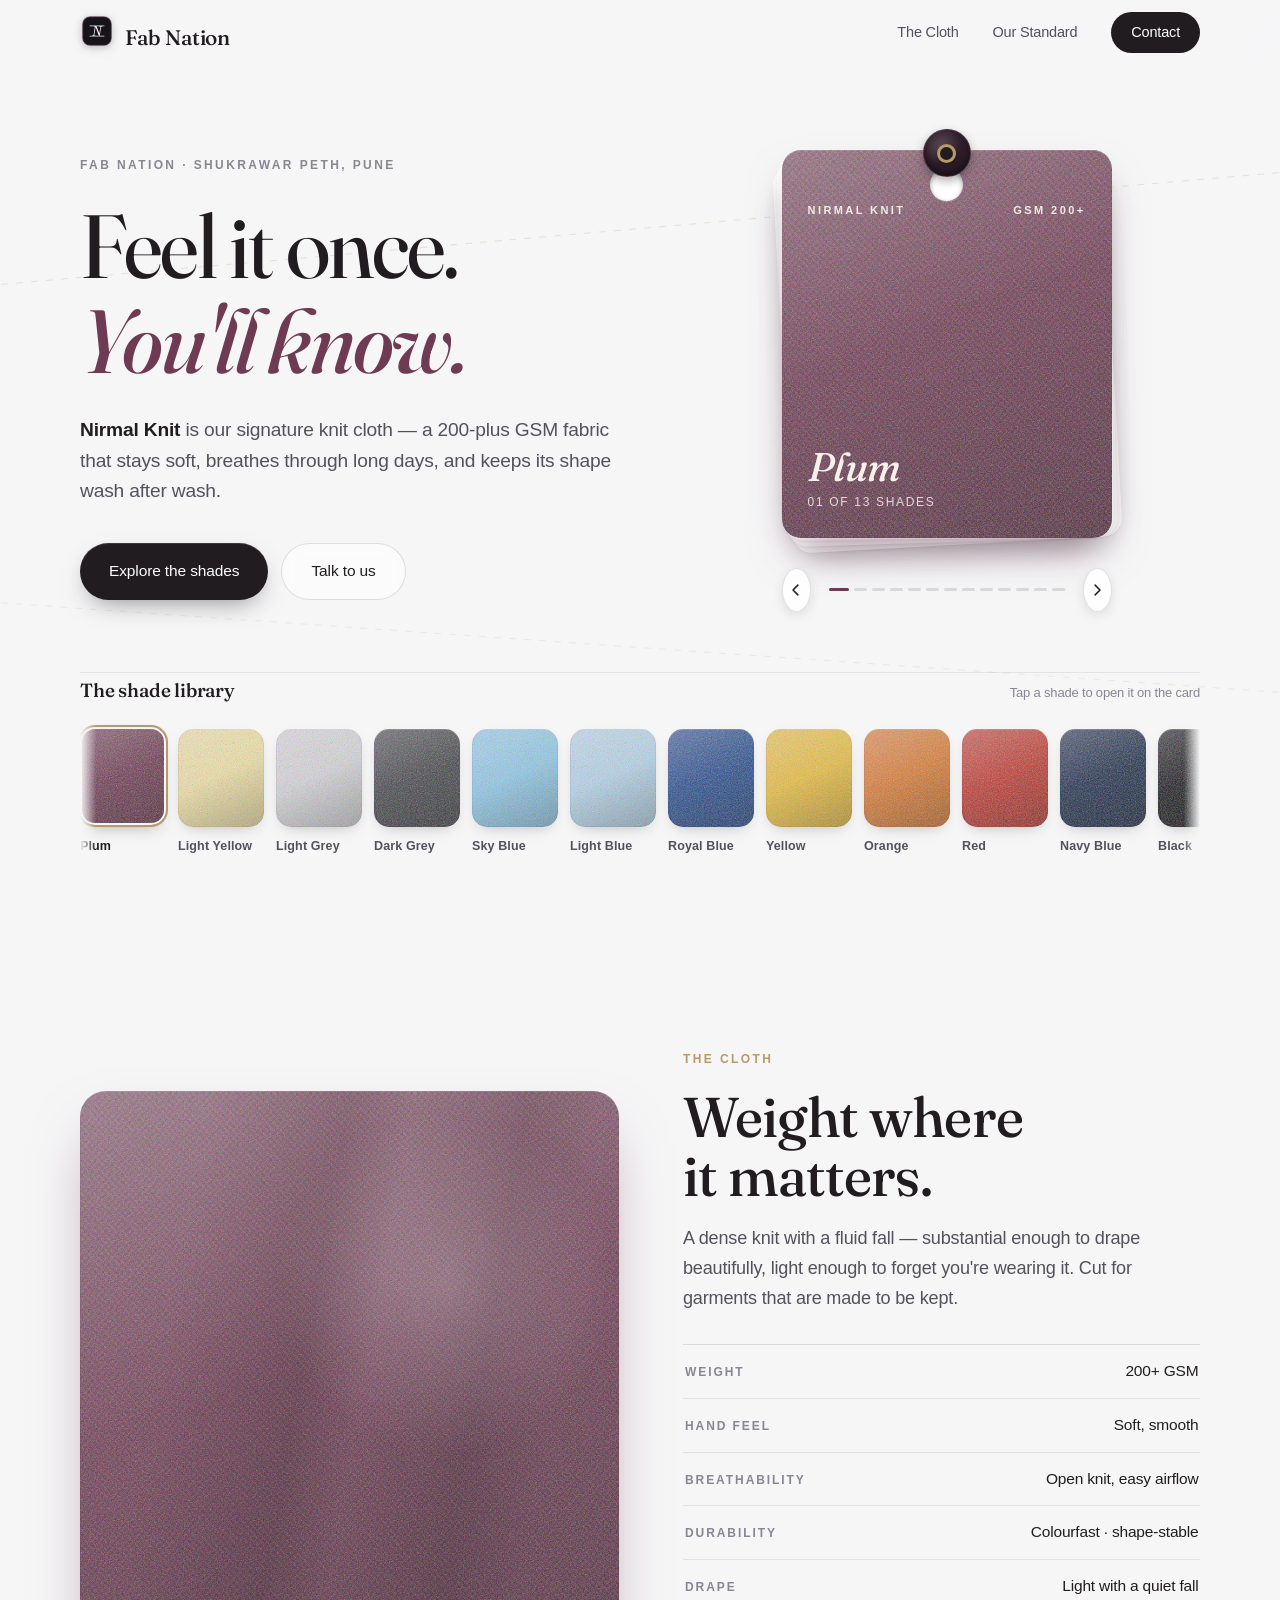
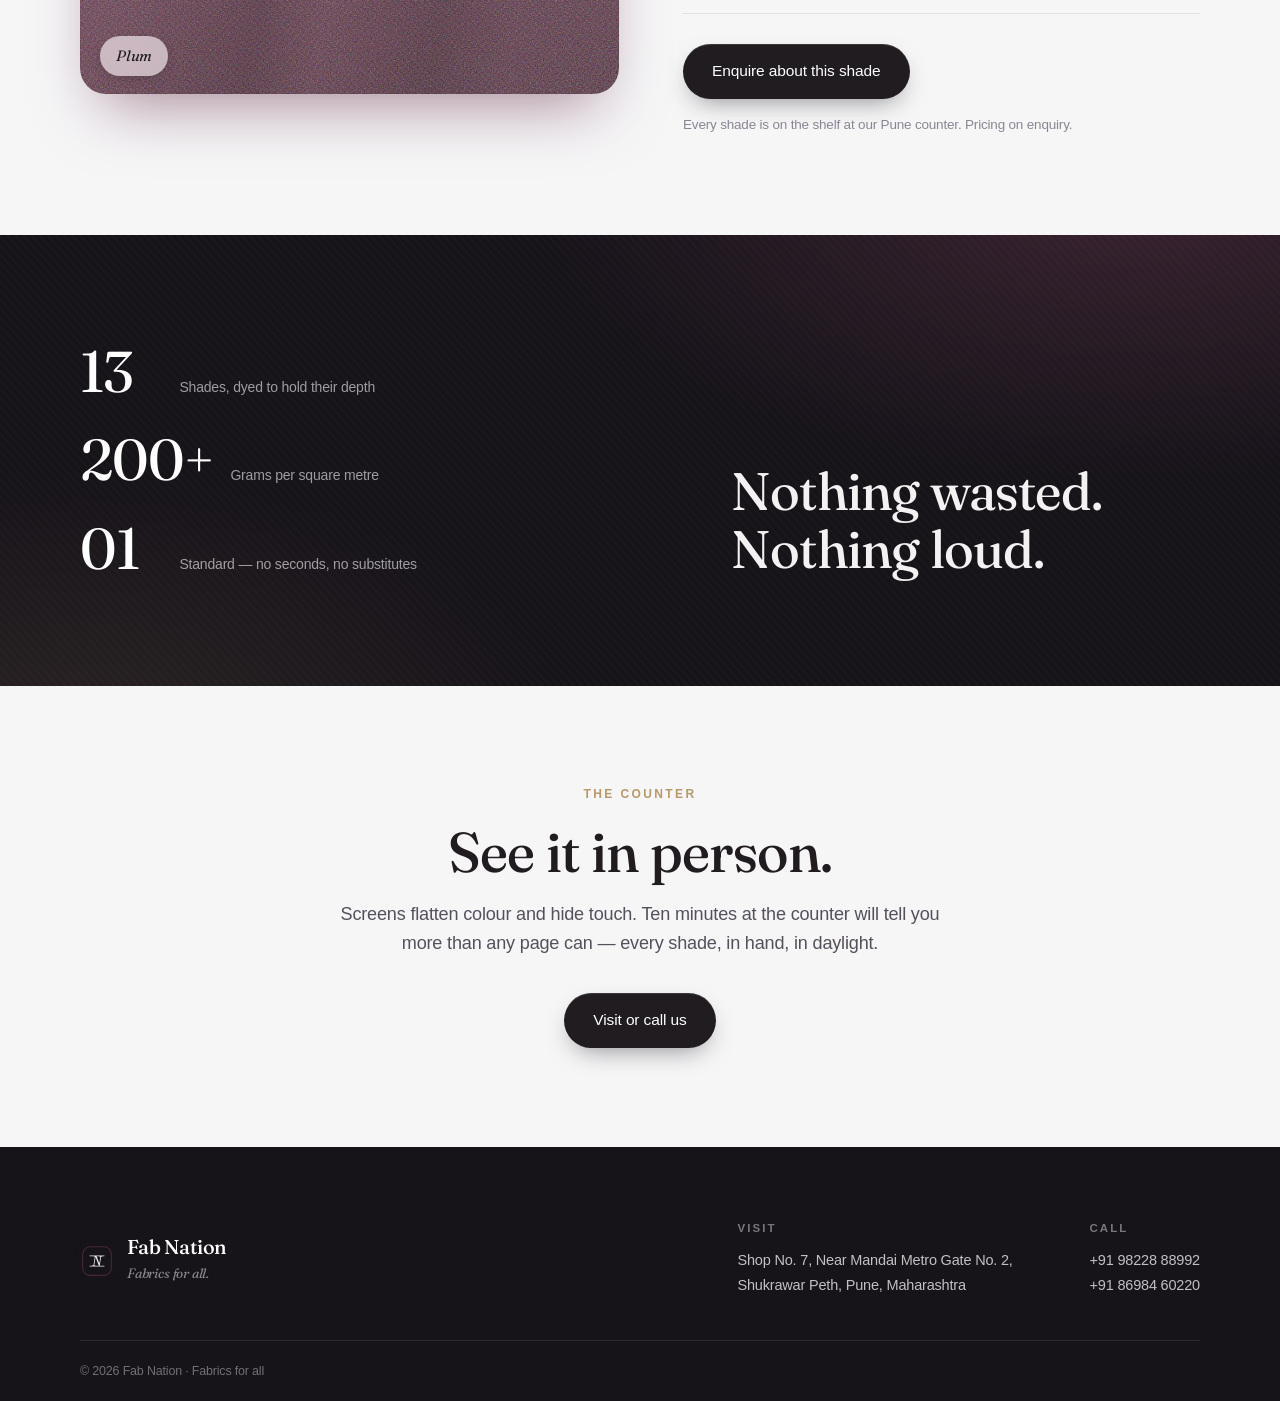
==== index.html @ ba019b71 "Add styles for Fab Nation shade card and configure Vercel settings - Created a new CSS file `styles." ====
<!DOCTYPE html>
<html lang="en">
<head>
  <meta charset="UTF-8" />
  <meta name="viewport" content="width=device-width, initial-scale=1.0, viewport-fit=cover" />
  <title>Fab Nation — Premium Knit Fabrics · Pune</title>
  <meta name="description" content="Nirmal Knit — Fab Nation's signature 200+ GSM premium knit fabric. Soft, breathable, durable. Thirteen shades. Shukrawar Peth, Pune." />
  <meta property="og:title" content="Fab Nation — Premium Knit Fabrics" />
  <meta property="og:description" content="Nirmal Knit premium fabric. 200+ GSM, soft, breathable, durable. Thirteen shades. Shukrawar Peth, Pune." />
  <meta property="og:type" content="website" />
  <meta name="theme-color" content="#f6f6f7" />
  <link rel="icon" href="favicon.svg" type="image/svg+xml" />
  <link rel="preconnect" href="https://fonts.googleapis.com" />
  <link rel="preconnect" href="https://fonts.gstatic.com" crossorigin />
  <link href="https://fonts.googleapis.com/css2?family=Fraunces:opsz,wght@9..144,400..600&display=swap" rel="stylesheet" />
  <link rel="stylesheet" href="styles.css?v=4" />
</head>
<body data-page="home">

  <!-- ░ Top navigation ░ -->
  <header class="nav" id="nav">
    <div class="nav-inner">
      <a class="nav-brand" href="#top" aria-label="Fab Nation — home">
        <span class="nav-mark" aria-hidden="true">
          <svg viewBox="0 0 32 32"><rect x="2.5" y="2.5" width="27" height="27" rx="7" fill="#161319"/><rect x="2.5" y="2.5" width="27" height="27" rx="7" fill="none" stroke="#6e3b52" stroke-opacity="0.55" stroke-width="1"/><path d="M9.5 11h13M9.5 21h13" stroke="#e9e5ec" stroke-opacity="0.5" stroke-width="1.3" stroke-linecap="round"/><text x="16" y="20.4" text-anchor="middle" font-family="Georgia, 'Times New Roman', serif" font-style="italic" font-size="13.5" fill="#f6f2f6">N</text></svg>
        </span>
        <span class="nav-wordmark">Fab&nbsp;Nation</span>
      </a>
      <nav class="nav-links" aria-label="Primary">
        <a href="#cloth">The Cloth</a>
        <a href="#standard">Our Standard</a>
        <a class="nav-cta" href="contact.html">Contact</a>
      </nav>
    </div>
  </header>

  <main id="top">

    <!-- ░ Hero — the shade book ░ -->
    <section class="hero">
      <div class="hero-bg" aria-hidden="true">
        <div class="thread thread-a"></div>
        <div class="thread thread-b"></div>
      </div>

      <div class="container hero-grid">
        <div class="hero-copy">
          <p class="eyebrow load" style="--ld:0">Fab Nation · Shukrawar Peth, Pune</p>
          <h1 class="hero-title">
            <span class="line"><span class="line-in" style="--ld:1">Feel it once.</span></span>
            <span class="line"><span class="line-in emphasis" style="--ld:2">You'll know.</span></span>
          </h1>
          <p class="hero-sub load" style="--ld:3">
            <strong>Nirmal Knit</strong> is our signature knit cloth — a 200-plus GSM fabric
            that stays soft, breathes through long days, and keeps its shape wash after wash.
          </p>
          <div class="hero-actions load" style="--ld:4">
            <a class="btn btn-primary" href="#book-zone">Explore the shades</a>
            <a class="btn btn-secondary" href="contact.html">Talk to us</a>
          </div>
        </div>

        <div class="book-zone" id="book-zone">
          <div class="book" id="book" role="group" aria-label="Shade preview">
            <span class="book-ring" aria-hidden="true"></span>
            <div class="book-sway">
              <div class="book-tilt" id="bookTilt">
                <div class="book-pages" aria-hidden="true"><i></i><i></i><i></i></div>
                <article class="book-card" id="bookCard" style="--fc:#6e3b52; --card-ink:#f6f1ec">
                  <span class="card-weave" aria-hidden="true"></span>
                  <span class="card-sheen" id="cardSheen" aria-hidden="true"></span>
                  <span class="card-hole" aria-hidden="true"></span>
                  <header class="card-head">
                    <span>Nirmal Knit</span>
                    <span>GSM 200+</span>
                  </header>
                  <footer class="card-foot">
                    <h2 class="card-name" id="cardName">Plum</h2>
                    <p class="card-index"><span id="cardIndex">01</span> of 13 shades</p>
                  </footer>
                </article>
              </div>
            </div>
            <div class="book-arrows">
              <button class="book-arrow" id="prevShade" type="button" aria-label="Previous shade">
                <svg viewBox="0 0 24 24"><path d="M14.5 5.5L8 12l6.5 6.5"/></svg>
              </button>
              <div class="book-ticks" id="bookTicks" aria-hidden="true"></div>
              <button class="book-arrow" id="nextShade" type="button" aria-label="Next shade">
                <svg viewBox="0 0 24 24"><path d="M9.5 5.5L16 12l-6.5 6.5"/></svg>
              </button>
            </div>
          </div>
        </div>
      </div>

      <!-- Shade rail -->
      <div class="container rail-zone reveal" data-delay="2">
        <div class="rail-head">
          <p class="rail-title">The shade library</p>
          <p class="rail-hint">Tap a shade to open it on the card</p>
        </div>
        <div class="rail" id="rail" role="listbox" aria-label="All shades"></div>
      </div>
    </section>

    <!-- ░ The cloth ░ -->
    <section class="section" id="cloth">
      <div class="container cloth-grid">
        <div class="cloth-stage reveal">
          <div class="cloth-render" id="clothRender" style="--fc:#6e3b52">
            <span class="render-fold" aria-hidden="true"></span>
            <span class="render-glow" aria-hidden="true"></span>
            <span class="render-label" id="renderLabel">Plum</span>
          </div>
        </div>

        <div class="cloth-copy">
          <p class="eyebrow eyebrow-brass reveal">The cloth</p>
          <h2 class="section-title reveal" data-delay="1">Weight where<br />it matters.</h2>
          <p class="section-sub reveal" data-delay="2">
            A dense knit with a fluid fall — substantial enough to drape beautifully,
            light enough to forget you're wearing it. Cut for garments that are made to be kept.
          </p>

          <dl class="ledger reveal" data-delay="3">
            <div class="ledger-row"><dt>Weight</dt><dd>200+ GSM</dd></div>
            <div class="ledger-row"><dt>Hand feel</dt><dd>Soft, smooth</dd></div>
            <div class="ledger-row"><dt>Breathability</dt><dd>Open knit, easy airflow</dd></div>
            <div class="ledger-row"><dt>Durability</dt><dd>Colourfast · shape-stable</dd></div>
            <div class="ledger-row"><dt>Drape</dt><dd>Light with a quiet fall</dd></div>
          </dl>

          <div class="cloth-actions reveal" data-delay="4">
            <a class="btn btn-primary" href="contact.html" id="enquireBtn">Enquire about this shade</a>
          </div>
          <p class="cloth-note reveal" data-delay="4">Every shade is on the shelf at our Pune counter. Pricing on enquiry.</p>
        </div>
      </div>
    </section>

    <!-- ░ Standard band ░ -->
    <section class="band" id="standard">
      <div class="container band-inner">
        <div class="band-stats">
          <div class="stat reveal"><span class="stat-num">13</span><span class="stat-label">Shades, dyed to hold their depth</span></div>
          <div class="stat reveal" data-delay="1"><span class="stat-num">200+</span><span class="stat-label">Grams per square metre</span></div>
          <div class="stat reveal" data-delay="2"><span class="stat-num">01</span><span class="stat-label">Standard — no seconds, no substitutes</span></div>
        </div>
        <h2 class="band-title reveal" data-delay="2">Nothing wasted.<br />Nothing loud.</h2>
      </div>
    </section>

    <!-- ░ Visit ░ -->
    <section class="section visit">
      <div class="container visit-inner reveal">
        <p class="eyebrow eyebrow-brass">The counter</p>
        <h2 class="section-title">See it in person.</h2>
        <p class="section-sub">
          Screens flatten colour and hide touch. Ten minutes at the counter will tell
          you more than any page can — every shade, in hand, in daylight.
        </p>
        <div class="hero-actions">
          <a class="btn btn-primary" href="contact.html">Visit or call us</a>
        </div>
      </div>
    </section>

  </main>

  <!-- ░ Footer ░ -->
  <footer class="footer">
    <div class="container footer-inner">
      <div class="footer-brand">
        <span class="nav-mark" aria-hidden="true">
          <svg viewBox="0 0 32 32"><rect x="2.5" y="2.5" width="27" height="27" rx="7" fill="#161319"/><rect x="2.5" y="2.5" width="27" height="27" rx="7" fill="none" stroke="#6e3b52" stroke-opacity="0.55" stroke-width="1"/><path d="M9.5 11h13M9.5 21h13" stroke="#e9e5ec" stroke-opacity="0.5" stroke-width="1.3" stroke-linecap="round"/><text x="16" y="20.4" text-anchor="middle" font-family="Georgia, 'Times New Roman', serif" font-style="italic" font-size="13.5" fill="#f6f2f6">N</text></svg>
        </span>
        <div>
          <p class="footer-name">Fab Nation</p>
          <p class="footer-tag">Fabrics for all.</p>
        </div>
      </div>
      <div class="footer-cols">
        <div class="footer-col">
          <p class="footer-head">Visit</p>
          <p class="footer-text">Shop No. 7, Near Mandai Metro Gate No. 2,<br />Shukrawar Peth, Pune, Maharashtra</p>
        </div>
        <div class="footer-col">
          <p class="footer-head">Call</p>
          <p class="footer-text">
            <a href="tel:+919822888992">+91 98228 88992</a><br />
            <a href="tel:+918698460220">+91 86984 60220</a>
          </p>
        </div>
      </div>
    </div>
    <div class="container footer-base">
      <p>© <span id="year">2026</span> Fab Nation · Fabrics for all</p>
    </div>
  </footer>

  <!-- ░ Mobile tab bar ░ -->
  <nav class="tabbar" aria-label="Primary mobile">
    <a class="tab is-active" href="#top" data-tab="home">
      <svg viewBox="0 0 24 24"><path d="M4 11l8-7 8 7v8a1.5 1.5 0 0 1-1.5 1.5H14v-6h-4v6H5.5A1.5 1.5 0 0 1 4 19v-8Z"/></svg>
      <span>Home</span>
    </a>
    <a class="tab" href="#cloth" data-tab="cloth">
      <svg viewBox="0 0 24 24"><path d="M4.5 8.5l7.5-4.5 7.5 4.5v7L12 20l-7.5-4.5v-7Z"/><path d="M4.5 8.5L12 13l7.5-4.5M12 13v7"/></svg>
      <span>The Cloth</span>
    </a>
    <a class="tab" href="contact.html" data-tab="contact">
      <svg viewBox="0 0 24 24"><path d="M6.5 4h3l1.5 4-2 1.5a12 12 0 0 0 5.5 5.5l1.5-2 4 1.5v3c0 1-1 2-2 2C10 19.5 4.5 14 4.5 6c0-1 1-2 2-2Z"/></svg>
      <span>Contact</span>
    </a>
  </nav>

  <script src="script.js"></script>
</body>
</html>
---- styles.css ----
/* ============================================================
   Fab Nation — a textile house's shade card, digitised.
   Studio white and plum; one bound swatch book on linen.
   ============================================================ */

:root {
  /* palette */
  --paper: #f6f6f7;
  --paper-deep: #ececef;
  --card: #ffffff;
  --ink: #201c20;
  --ink-soft: #55515c;
  --ink-faint: #8a8593;
  --line: rgba(32, 28, 32, 0.09);
  --hairline: rgba(32, 28, 32, 0.13);
  --plum: #6e3b52;
  --plum-deep: #4a2537;
  --plum-tint: rgba(110, 59, 82, 0.08);
  --plum-wash: #f4eef1;
  --brass: #b8996a;
  --brass-soft: rgba(184, 153, 106, 0.5);
  --night: #161319;
  --night-soft: rgba(255, 255, 255, 0.07);

  /* type */
  --font-display: "Fraunces", Georgia, "Times New Roman", serif;
  --font-body: -apple-system, BlinkMacSystemFont, "SF Pro Text", "Helvetica Neue",
    "Segoe UI", Roboto, Arial, sans-serif;

  /* motion */
  --ease-ios: cubic-bezier(0.32, 0.72, 0, 1);
  --ease-out: cubic-bezier(0.16, 1, 0.3, 1);

  --radius-lg: 26px;
  --radius-md: 19px;
  --radius-sm: 13px;

  --shadow-soft: 0 1px 2px rgba(32, 28, 32, 0.05), 0 16px 38px -16px rgba(32, 28, 32, 0.18);
  --shadow-float: 0 2px 4px rgba(32, 28, 32, 0.06), 0 30px 64px -20px rgba(32, 28, 32, 0.3);

  --nav-h: 66px;
  --tabbar-h: 60px;

  --noise: url("data:image/svg+xml,%3Csvg xmlns='http://www.w3.org/2000/svg' width='140' height='140'%3E%3Cfilter id='n'%3E%3CfeTurbulence type='fractalNoise' baseFrequency='0.85' numOctaves='2' stitchTiles='stitch'/%3E%3C/filter%3E%3Crect width='140' height='140' filter='url(%23n)' opacity='0.5'/%3E%3C/svg%3E");
}

* { margin: 0; padding: 0; box-sizing: border-box; }

html {
  scroll-behavior: smooth;
  scroll-padding-top: calc(var(--nav-h) + 18px);
  -webkit-text-size-adjust: 100%;
  color-scheme: light;
}

body {
  font-family: var(--font-body);
  background: var(--paper);
  color: var(--ink);
  font-size: 17px;
  line-height: 1.6;
  letter-spacing: -0.011em;
  -webkit-font-smoothing: antialiased;
  text-rendering: optimizeLegibility;
  overflow-x: hidden;
}

::selection { background: rgba(110, 59, 82, 0.16); }

img, svg { display: block; }
a { color: inherit; text-decoration: none; }
button { font: inherit; color: inherit; background: none; border: 0; cursor: pointer; }

:focus-visible {
  outline: 2px solid var(--plum);
  outline-offset: 3px;
  border-radius: 4px;
}

.container {
  width: min(1120px, calc(100% - 48px));
  margin-inline: auto;
}

/* ░░░ Type roles ░░░ */

.eyebrow {
  font-family: var(--font-body);
  font-size: 12px;
  font-weight: 600;
  letter-spacing: 0.2em;
  text-transform: uppercase;
  color: var(--ink-faint);
}
.eyebrow-brass { color: var(--brass); }

.section-title {
  font-family: var(--font-display);
  font-optical-sizing: auto;
  font-weight: 480;
  font-size: clamp(2.2rem, 4.6vw, 3.5rem);
  line-height: 1.06;
  letter-spacing: -0.015em;
  margin-top: 18px;
}

.section-sub {
  margin-top: 18px;
  max-width: 34em;
  font-size: clamp(1rem, 1.6vw, 1.13rem);
  line-height: 1.65;
  color: var(--ink-soft);
}

/* ░░░ Entrance choreography ░░░ */

/* page-load (hero) */
.load {
  opacity: 0;
  transform: translateY(22px);
  transition: opacity 0.9s var(--ease-out), transform 0.9s var(--ease-out);
  transition-delay: calc(120ms + var(--ld, 0) * 110ms);
}
body.ready .load { opacity: 1; transform: none; }

/* headline lines rise from a clipped mask */
.hero-title .line { display: block; overflow: hidden; }
.line-in {
  display: inline-block;
  transform: translateY(112%);
  transition: transform 1s var(--ease-ios);
  transition-delay: calc(180ms + var(--ld, 0) * 130ms);
}
body.ready .line-in { transform: translateY(0); }

/* scroll reveal */
.reveal {
  opacity: 0;
  transform: translateY(26px);
  transition: opacity 0.9s var(--ease-out), transform 0.9s var(--ease-out);
  transition-delay: calc(var(--d, 0) * 90ms);
  will-change: opacity, transform;
}
.reveal[data-delay="1"] { --d: 1; }
.reveal[data-delay="2"] { --d: 2; }
.reveal[data-delay="3"] { --d: 3; }
.reveal[data-delay="4"] { --d: 4; }
.reveal.in { opacity: 1; transform: none; }

/* ░░░ Navigation ░░░ */

.nav {
  position: fixed;
  inset: 0 0 auto 0;
  z-index: 50;
  height: var(--nav-h);
  background: rgba(246, 246, 247, 0.72);
  -webkit-backdrop-filter: saturate(180%) blur(20px);
  backdrop-filter: saturate(180%) blur(20px);
  border-bottom: 1px solid transparent;
  transition: border-color 0.4s ease, background 0.4s ease;
}
.nav.is-scrolled {
  border-bottom-color: var(--line);
  background: rgba(246, 246, 247, 0.86);
}
.nav-inner {
  width: min(1120px, calc(100% - 48px));
  margin-inline: auto;
  height: 100%;
  display: flex;
  align-items: center;
  justify-content: space-between;
  gap: 24px;
}
.nav-brand {
  display: flex;
  align-items: baseline;
  gap: 11px;
}
.nav-mark {
  display: grid;
  place-items: center;
  width: 34px;
  height: 34px;
  border-radius: 9px;
  filter: drop-shadow(0 2px 4px rgba(32, 28, 32, 0.28));
  transform: translateY(3px);
}
.nav-mark svg {
  width: 100%;
  height: 100%;
  display: block;
}
.nav-wordmark {
  font-family: var(--font-display);
  font-size: 21px;
  font-weight: 500;
  letter-spacing: -0.01em;
}
.nav-links {
  display: flex;
  align-items: center;
  gap: 34px;
  font-size: 14.5px;
  font-weight: 520;
  color: var(--ink-soft);
}
.nav-links a:not(.nav-cta) { position: relative; transition: color 0.25s ease; }
.nav-links a:not(.nav-cta)::after {
  content: "";
  position: absolute;
  left: 0; right: 100%;
  bottom: -6px;
  height: 1.5px;
  background: var(--plum);
  transition: right 0.35s var(--ease-ios);
}
.nav-links a:not(.nav-cta):hover { color: var(--ink); }
.nav-links a:not(.nav-cta):hover::after { right: 0; }

.nav-cta {
  padding: 9px 20px;
  border-radius: 990px;
  background: var(--ink);
  color: #fff;
  font-weight: 530;
  transition: transform 0.25s var(--ease-ios), background 0.25s ease, box-shadow 0.25s ease;
}
.nav-cta:hover { background: var(--plum-deep); box-shadow: 0 8px 20px -8px rgba(74, 37, 55, 0.5); transform: translateY(-1px); }
.nav-cta:active { transform: scale(0.96); }

/* ░░░ Buttons ░░░ */

.btn {
  display: inline-flex;
  align-items: center;
  justify-content: center;
  gap: 8px;
  padding: 15px 29px;
  border-radius: 990px;
  font-family: var(--font-body);
  font-size: 15.5px;
  font-weight: 540;
  letter-spacing: -0.008em;
  transition:
    transform 0.45s var(--ease-ios),
    box-shadow 0.45s var(--ease-ios),
    background 0.25s ease;
}
.btn:active { transform: scale(0.965); }
.btn-primary {
  background: var(--ink);
  color: #ffffff;
  box-shadow:
    inset 0 1px 0 rgba(255, 255, 255, 0.12),
    0 10px 26px -10px rgba(32, 28, 32, 0.55);
}
.btn-primary:hover {
  background: var(--plum-deep);
  box-shadow:
    inset 0 1px 0 rgba(255, 255, 255, 0.12),
    0 16px 34px -12px rgba(74, 37, 55, 0.55);
}
.btn-secondary {
  background: rgba(255, 255, 255, 0.6);
  color: var(--ink);
  border: 1px solid var(--hairline);
  -webkit-backdrop-filter: blur(8px);
  backdrop-filter: blur(8px);
}
.btn-secondary:hover { background: #fff; border-color: rgba(32, 28, 32, 0.22); }
.btn-primary.is-magnetic { transition: transform 0.18s ease-out, box-shadow 0.45s var(--ease-ios), background 0.25s ease; }
.btn-primary.is-magnetic.is-settling { transition: transform 0.6s var(--ease-ios), box-shadow 0.45s var(--ease-ios), background 0.25s ease; }

/* ░░░ Hero ░░░ */

.hero {
  position: relative;
  padding: calc(var(--nav-h) + clamp(44px, 8vh, 84px)) 0 0;
  overflow: clip;
}
.hero-bg { position: absolute; inset: 0; pointer-events: none; }

/* long stitched threads drifting behind the hero */
.thread {
  position: absolute;
  height: 1px;
  width: 140%;
  left: -20%;
  background: repeating-linear-gradient(90deg, var(--brass-soft) 0 7px, transparent 7px 15px);
  opacity: 0.45;
}
.thread-a { top: 24%; transform: rotate(-5deg); animation: threadDrift 22s ease-in-out infinite alternate; }
.thread-b { top: 68%; transform: rotate(4deg); opacity: 0.3; animation: threadDrift 28s ease-in-out infinite alternate-reverse; }
@keyframes threadDrift {
  from { translate: -3% 0; }
  to   { translate: 3% 1.5%; }
}

.hero-grid {
  position: relative;
  display: grid;
  grid-template-columns: 1.04fr 0.96fr;
  gap: clamp(30px, 5vw, 72px);
  align-items: center;
  padding-bottom: clamp(36px, 6vh, 60px);
}

.hero-title {
  margin-top: 24px;
  font-family: var(--font-display);
  font-optical-sizing: auto;
  font-weight: 430;
  font-size: clamp(3.1rem, 7.6vw, 5.6rem);
  line-height: 1.06;
  letter-spacing: -0.02em;
}
.hero-title .emphasis { font-style: italic; font-weight: 470; color: var(--plum); }

.hero-sub {
  margin-top: 26px;
  max-width: 30em;
  font-size: clamp(1.04rem, 1.8vw, 1.2rem);
  line-height: 1.6;
  color: var(--ink-soft);
}
.hero-sub strong { color: var(--ink); font-weight: 600; }
.hero-actions {
  margin-top: 36px;
  display: flex;
  flex-wrap: wrap;
  gap: 13px;
}

/* ░░░ The shade book — signature ░░░ */

.book-zone {
  display: flex;
  justify-content: center;
  padding: 12px 0 6px;
}

.book {
  position: relative;
  width: min(330px, 78vw);
  user-select: none;
  -webkit-tap-highlight-color: transparent;
}

.book-sway { animation: bookSway 7.5s ease-in-out infinite alternate; }
@keyframes bookSway {
  from { transform: rotate(-0.5deg) translateY(0); }
  to   { transform: rotate(0.5deg) translateY(-5px); }
}

.book-tilt {
  transition: transform 0.5s var(--ease-ios);
  transform-style: preserve-3d;
}

/* hole + ring — ring becomes a quiet brass stud on a plum tab */
.book-ring {
  position: absolute;
  top: -21px;
  left: calc(50% - 24px);
  width: 48px;
  height: 48px;
  border-radius: 50%;
  background:
    radial-gradient(60% 60% at 38% 34%, rgba(255, 255, 255, 0.18), transparent 70%),
    linear-gradient(160deg, #3a2333, #241620);
  border: 1px solid rgba(255, 255, 255, 0.09);
  box-shadow:
    0 4px 10px rgba(32, 28, 32, 0.35),
    inset 0 -3px 6px rgba(0, 0, 0, 0.45);
  z-index: 5;
  display: grid;
  place-items: center;
}
.book-ring::before {
  content: "";
  width: 13px;
  height: 13px;
  border-radius: 50%;
  background: var(--ink);
  border: 3px solid #b89a66;
  box-shadow: 0 1px 2px rgba(0, 0, 0, 0.4);
}

/* stacked page edges — the swatches still to come */
.book-pages {
  position: absolute;
  inset: 0;
  z-index: 0;
  pointer-events: none;
}
.book-pages i {
  position: absolute;
  inset: 0;
  border-radius: var(--radius-md);
  background: var(--card);
  box-shadow: var(--shadow-soft);
}
.book-pages i:nth-child(1) { transform: rotate(-3.2deg) translateY(7px); }
.book-pages i:nth-child(2) { transform: rotate(-1.8deg) translateY(4px); }
.book-pages i:nth-child(3) { transform: rotate(-0.6deg) translateY(1px); }

.book-card {
  --shade-shadow: rgba(110, 59, 82, 0.5);
  position: relative;
  z-index: 2;
  aspect-ratio: 4 / 4.7;
  border-radius: var(--radius-md);
  overflow: hidden;
  color: var(--card-ink, #f6f1ec);
  background:
    var(--noise),
    linear-gradient(158deg, color-mix(in srgb, var(--fc) 74%, white) 0%, var(--fc) 46%, color-mix(in srgb, var(--fc) 72%, black) 100%);
  background-size: 140px 140px, cover;
  box-shadow:
    inset 0 1px 0 rgba(255, 255, 255, 0.16),
    inset 0 0 0 1px rgba(32, 28, 32, 0.05),
    0 22px 46px -16px var(--shade-shadow);
  transform-origin: 50% 6%;
  display: flex;
  flex-direction: column;
  justify-content: space-between;
  padding: 26px;
  transition: background 0.6s ease, box-shadow 0.6s ease;
}
.book-card.swap-out { animation: cardOut 0.36s cubic-bezier(0.5, 0, 0.75, 0) forwards; }
.book-card.swap-in  { animation: cardIn 0.62s var(--ease-ios); }
@keyframes cardOut {
  to { transform: translate3d(-13%, 3%, 0) rotate(-7deg); opacity: 0; }
}
@keyframes cardIn {
  from { transform: translate3d(11%, -3%, 0) rotate(5deg); opacity: 0; }
  60%  { opacity: 1; }
}

.card-weave {
  position: absolute;
  inset: 0;
  background:
    repeating-linear-gradient(46deg, rgba(255, 255, 255, 0.05) 0 2px, transparent 2px 5px),
    repeating-linear-gradient(-46deg, rgba(0, 0, 0, 0.045) 0 2px, transparent 2px 5px);
  mix-blend-mode: overlay;
}

.card-sheen {
  position: absolute;
  inset: -30%;
  background: linear-gradient(115deg, transparent 42%, rgba(255, 255, 255, 0.3) 50%, transparent 58%);
  transform: translateX(-85%);
  pointer-events: none;
}
.card-sheen.run { animation: sheen 0.95s var(--ease-out); }
@keyframes sheen { to { transform: translateX(85%); } }

/* the punched hole, top-centre — the ring threads through it */
.card-hole {
  position: absolute;
  top: 18px;
  left: calc(50% - 16.5px);
  width: 33px;
  height: 33px;
  border-radius: 50%;
  background: var(--card);
  box-shadow:
    inset 0 2px 5px rgba(0, 0, 0, 0.34),
    0 1px 0 rgba(255, 255, 255, 0.14);
}

.card-head {
  display: flex;
  justify-content: space-between;
  gap: 12px;
  margin-top: 26px;
  font-size: 11px;
  font-weight: 650;
  letter-spacing: 0.22em;
  text-transform: uppercase;
  opacity: 0.95;
}
.card-foot .card-name {
  font-family: var(--font-display);
  font-weight: 470;
  font-style: italic;
  font-size: clamp(2rem, 5vw, 2.5rem);
  letter-spacing: -0.01em;
  line-height: 1.05;
}
.card-foot .card-index {
  margin-top: 5px;
  font-size: 12px;
  letter-spacing: 0.14em;
  text-transform: uppercase;
  opacity: 0.85;
  font-variant-numeric: tabular-nums;
}

/* arrows + progress ticks */
.book-arrows {
  margin-top: 30px;
  display: flex;
  align-items: center;
  justify-content: center;
  gap: 18px;
}
.book-arrow {
  display: grid;
  place-items: center;
  width: 44px;
  height: 44px;
  border-radius: 50%;
  background: rgba(255, 255, 255, 0.85);
  border: 1px solid var(--hairline);
  -webkit-backdrop-filter: blur(10px);
  backdrop-filter: blur(10px);
  box-shadow: 0 4px 14px -4px rgba(32, 28, 32, 0.22);
  transition: transform 0.3s var(--ease-ios), background 0.2s ease;
}
.book-arrow svg { width: 18px; height: 18px; }
.book-arrow svg path { fill: none; stroke: var(--ink); stroke-width: 2; stroke-linecap: round; stroke-linejoin: round; }
.book-arrow:hover { background: #fff; transform: translateY(-2px) scale(1.04); }
.book-arrow:active { transform: scale(0.92); }

.book-ticks { display: flex; gap: 5px; }
.book-ticks i {
  width: 13px;
  height: 3px;
  border-radius: 3px;
  background: rgba(32, 28, 32, 0.13);
  transition: background 0.35s ease, width 0.35s var(--ease-ios);
}
.book-ticks i.is-on { background: var(--plum); width: 20px; }

/* ░░░ Shade rail ░░░ */

.rail-zone { padding-bottom: clamp(56px, 9vh, 92px); }
.rail-head {
  display: flex;
  align-items: baseline;
  justify-content: space-between;
  gap: 16px;
  flex-wrap: wrap;
  margin-bottom: 16px;
  padding-top: 2px;
  border-top: 1px solid var(--line);
}
.rail-title {
  font-family: var(--font-display);
  font-size: 19px;
  font-weight: 520;
}
.rail-hint { font-size: 13px; color: var(--ink-faint); }

.rail {
  display: flex;
  gap: 12px;
  overflow-x: auto;
  scroll-snap-type: x mandatory;
  padding: 8px 2px 14px;
  scrollbar-width: none;
  -webkit-overflow-scrolling: touch;
  -webkit-mask-image: linear-gradient(90deg, transparent, #000 16px, #000 calc(100% - 16px), transparent);
  mask-image: linear-gradient(90deg, transparent, #000 16px, #000 calc(100% - 16px), transparent);
}
.rail::-webkit-scrollbar { display: none; }

.chip {
  flex: 0 0 auto;
  scroll-snap-align: start;
  width: 86px;
  text-align: left;
  -webkit-tap-highlight-color: transparent;
}
.chip-fabric {
  display: block;
  aspect-ratio: 1 / 1.14;
  border-radius: 15px;
  background:
    var(--noise),
    linear-gradient(156deg, color-mix(in srgb, var(--cc) 76%, white) 0%, var(--cc) 48%, color-mix(in srgb, var(--cc) 74%, black) 100%);
  background-size: 140px 140px, cover;
  box-shadow:
    inset 0 1px 0 rgba(255, 255, 255, 0.18),
    inset 0 0 0 1px rgba(32, 28, 32, 0.06),
    0 6px 16px -8px rgba(32, 28, 32, 0.35);
  transition: transform 0.4s var(--ease-ios), box-shadow 0.4s var(--ease-ios);
}
.chip:hover .chip-fabric { transform: translateY(-4px); }
.chip:active .chip-fabric { transform: translateY(-1px) scale(0.97); }
.chip-name {
  display: block;
  margin-top: 9px;
  font-size: 12.5px;
  font-weight: 560;
  letter-spacing: 0.01em;
  color: var(--ink-soft);
  transition: color 0.25s ease;
}
.chip[aria-selected="true"] .chip-fabric {
  box-shadow:
    inset 0 0 0 2px var(--paper),
    0 0 0 2px var(--brass),
    0 8px 18px -8px rgba(32, 28, 32, 0.4);
  transform: translateY(-2px);
}
.chip[aria-selected="true"] .chip-name { color: var(--ink); }

/* ░░░ Sections ░░░ */

.section { padding: clamp(72px, 11vh, 122px) 0; }

/* — the cloth — */
.cloth-grid {
  display: grid;
  grid-template-columns: 1.02fr 0.98fr;
  gap: clamp(32px, 5vw, 68px);
  align-items: center;
}

.cloth-render {
  position: relative;
  aspect-ratio: 1 / 1.12;
  border-radius: var(--radius-lg);
  overflow: hidden;
  background:
    var(--noise),
    linear-gradient(160deg, color-mix(in srgb, var(--fc) 72%, white) 0%, var(--fc) 45%, color-mix(in srgb, var(--fc) 70%, black) 100%);
  background-size: 140px 140px, cover;
  box-shadow:
    inset 0 1px 0 rgba(255, 255, 255, 0.14),
    inset 0 0 0 1px rgba(32, 28, 32, 0.05),
    0 30px 64px -22px color-mix(in srgb, var(--fc) 60%, transparent);
  transition: background 0.7s ease, box-shadow 0.7s ease;
}
.render-fold {
  position: absolute;
  inset: 0;
  background:
    repeating-linear-gradient(48deg, rgba(255, 255, 255, 0.045) 0 2px, transparent 2px 5px),
    repeating-linear-gradient(-48deg, rgba(0, 0, 0, 0.04) 0 2px, transparent 2px 5px),
    linear-gradient(100deg, transparent 20%, rgba(0, 0, 0, 0.12) 42%, transparent 52%, rgba(0, 0, 0, 0.1) 70%, transparent 82%);
  mix-blend-mode: overlay;
}
.render-glow {
  position: absolute;
  inset: 0;
  background: radial-gradient(260px circle at var(--mx, 68%) var(--my, 32%), rgba(255, 255, 255, 0.2), transparent 65%);
  transition: opacity 0.4s ease;
}
.render-label {
  position: absolute;
  left: 20px;
  bottom: 18px;
  padding: 8px 16px;
  border-radius: 990px;
  font-family: var(--font-display);
  font-style: italic;
  font-size: 15px;
  color: var(--ink);
  background: rgba(255, 255, 255, 0.6);
  -webkit-backdrop-filter: blur(12px) saturate(160%);
  backdrop-filter: blur(12px) saturate(160%);
  box-shadow: 0 4px 14px -4px rgba(32, 28, 32, 0.3);
}

/* spec ledger */
.ledger {
  margin-top: 30px;
  border-top: 1px solid var(--hairline);
}
.ledger-row {
  display: flex;
  align-items: baseline;
  justify-content: space-between;
  gap: 20px;
  padding: 14px 2px;
  border-bottom: 1px solid var(--line);
  position: relative;
  transition: background 0.25s ease;
}
.ledger-row::before {
  content: "";
  position: absolute;
  left: -14px;
  top: 50%;
  translate: 0 -50%;
  width: 3px;
  height: 0;
  border-radius: 3px;
  background: var(--brass);
  transition: height 0.3s var(--ease-ios);
}
.ledger-row:hover { background: rgba(255, 255, 255, 0.55); }
.ledger-row:hover::before { height: 55%; }
.ledger-row dt {
  font-size: 12px;
  font-weight: 600;
  letter-spacing: 0.16em;
  text-transform: uppercase;
  color: var(--ink-faint);
}
.ledger-row dd {
  font-size: 15.5px;
  font-weight: 530;
  color: var(--ink);
  text-align: right;
}

.cloth-actions { margin-top: 30px; }
.cloth-note { margin-top: 16px; font-size: 13.5px; color: var(--ink-faint); }

/* — the standard (dark band) — */
.band {
  position: relative;
  background:
    radial-gradient(85% 120% at 88% -12%, rgba(110, 59, 82, 0.42), transparent 55%),
    radial-gradient(65% 100% at 6% 112%, rgba(184, 153, 106, 0.12), transparent 60%),
    var(--night);
  color: #f4f1f3;
  padding: clamp(76px, 12vh, 128px) 0;
  overflow: clip;
}
.band::before {
  content: "";
  position: absolute;
  inset: 0;
  background: repeating-linear-gradient(48deg, rgba(255, 255, 255, 0.016) 0 2px, transparent 2px 6px);
  pointer-events: none;
}
.band-inner {
  position: relative;
  display: grid;
  grid-template-columns: 1.1fr 0.9fr;
  gap: clamp(40px, 6vw, 80px);
  align-items: end;
}
.band-stats { display: grid; gap: 30px; }
.stat { display: flex; align-items: baseline; gap: 18px; }
.stat-num {
  font-family: var(--font-display);
  font-weight: 430;
  font-size: clamp(2.4rem, 4.6vw, 3.6rem);
  line-height: 1;
  letter-spacing: -0.02em;
  color: #fff;
  min-width: 2.2ch;
  font-variant-numeric: tabular-nums;
}
.stat-label {
  font-size: 14px;
  color: rgba(244, 241, 243, 0.62);
  line-height: 1.45;
  padding-bottom: 4px;
}
.band-title {
  font-family: var(--font-display);
  font-weight: 450;
  font-size: clamp(2.1rem, 4.4vw, 3.3rem);
  line-height: 1.1;
  letter-spacing: -0.015em;
}
.band-title em { font-style: italic; color: #d9b8a6; }

/* — visit — */
.visit-inner { text-align: center; }
.visit-inner .section-sub { margin-inline: auto; }
.visit-inner .hero-actions { margin-top: 34px; justify-content: center; }

/* ░░░ Contact page ░░░ */

.page-hero {
  position: relative;
  padding: calc(var(--nav-h) + clamp(44px, 8vh, 84px)) 0 0;
  overflow: clip;
}
.page-hero .thread-a { top: 30%; }
.page-hero .thread-b { top: 62%; }
.page-hero-inner { position: relative; padding-bottom: 10px; }

.back-link {
  display: inline-flex;
  align-items: center;
  gap: 7px;
  font-size: 14px;
  font-weight: 550;
  color: var(--plum);
  transition: transform 0.3s var(--ease-ios);
}
.back-link:hover { transform: translateX(-3px); }
.back-link svg { width: 14px; height: 14px; }
.back-link svg path { fill: none; stroke: currentColor; stroke-width: 2; stroke-linecap: round; stroke-linejoin: round; }

.page-title {
  margin-top: 18px;
  font-family: var(--font-display);
  font-weight: 440;
  font-size: clamp(2.6rem, 6.2vw, 4.4rem);
  line-height: 1.05;
  letter-spacing: -0.018em;
}
.page-title em { font-style: italic; color: var(--plum); }
.page-hero .section-sub { margin-top: 20px; max-width: 28em; }

.enquiry-chip {
  display: inline-flex;
  align-items: center;
  gap: 10px;
  margin-top: 26px;
  padding: 11px 20px;
  border-radius: 990px;
  font-size: 14px;
  color: var(--ink-soft);
  background: rgba(255, 255, 255, 0.7);
  border: 1px solid var(--hairline);
  -webkit-backdrop-filter: blur(12px) saturate(160%);
  backdrop-filter: blur(12px) saturate(160%);
  box-shadow: var(--shadow-soft);
}
.enquiry-chip strong { color: var(--ink); font-weight: 600; }
.enquiry-chip[hidden] { display: none; }
.chip-dot {
  width: 14px;
  height: 14px;
  border-radius: 50%;
  background: linear-gradient(140deg, color-mix(in srgb, var(--cd, #6e3b52) 78%, white), var(--cd, #6e3b52));
  box-shadow: inset 0 1px 1px rgba(255, 255, 255, 0.35);
  animation: pulse 2.4s ease-in-out infinite;
}
@keyframes pulse {
  0%, 100% { box-shadow: 0 0 0 0 rgba(110, 59, 82, 0.28); }
  50% { box-shadow: 0 0 0 6px rgba(110, 59, 82, 0); }
}

.contact-section { padding-top: clamp(28px, 5vh, 52px); }
.contact-grid {
  display: grid;
  grid-template-columns: repeat(auto-fit, minmax(320px, 1fr));
  gap: 18px;
}
.contact-card {
  background: var(--card);
  border: 1px solid var(--line);
  border-radius: var(--radius-lg);
  padding: clamp(26px, 4vw, 42px);
  box-shadow: var(--shadow-soft);
}
.contact-ico {
  display: grid;
  place-items: center;
  width: 50px;
  height: 50px;
  border-radius: 15px;
  background: var(--plum-wash);
  color: var(--plum);
}
.contact-ico svg { width: 25px; height: 25px; }
.contact-ico path, .contact-ico circle { fill: none; stroke: currentColor; stroke-width: 1.7; stroke-linecap: round; stroke-linejoin: round; }
.contact-card h2 {
  margin-top: 20px;
  font-family: var(--font-display);
  font-weight: 500;
  font-size: 23px;
  letter-spacing: -0.01em;
}
.contact-hint { margin-top: 7px; font-size: 14.5px; color: var(--ink-soft); max-width: 26em; }

.phone-list { margin-top: 24px; border-top: 1px solid var(--hairline); }
.phone-row {
  display: flex;
  align-items: center;
  justify-content: space-between;
  gap: 14px;
  padding: 16px 2px;
  border-bottom: 1px solid var(--line);
}
.phone-num { font-size: 17px; font-weight: 620; letter-spacing: -0.01em; font-variant-numeric: tabular-nums; }
.phone-lbl { font-size: 12px; color: var(--ink-faint); margin-top: 1px; letter-spacing: 0.06em; text-transform: uppercase; }
.phone-actions { display: flex; gap: 8px; flex-wrap: wrap; }

.mini-btn {
  display: inline-flex;
  align-items: center;
  justify-content: center;
  padding: 9px 16px;
  border-radius: 990px;
  font-size: 13.5px;
  font-weight: 600;
  background: rgba(32, 28, 32, 0.05);
  border: 1px solid var(--line);
  color: var(--ink);
  transition: transform 0.25s var(--ease-ios), background 0.2s ease;
}
.mini-btn:hover { background: rgba(32, 28, 32, 0.1); transform: translateY(-1px); }
.mini-btn:active { transform: scale(0.95); }
.mini-btn-solid { background: var(--ink); color: #fdfcfa; border-color: transparent; }
.mini-btn-solid:hover { background: var(--plum-deep); }

.address {
  margin-top: 24px;
  font-style: normal;
  font-size: 16px;
  line-height: 1.65;
  color: var(--ink-soft);
  padding: 16px 2px;
  border-top: 1px solid var(--hairline);
  border-bottom: 1px solid var(--line);
}
.contact-card .phone-actions { margin-top: 18px; }
.copy-note {
  margin-top: 12px;
  font-size: 13px;
  font-weight: 550;
  color: var(--plum);
  min-height: 1.4em;
}

.map-card {
  margin-top: 18px;
  border-radius: var(--radius-lg);
  overflow: hidden;
  border: 1px solid var(--line);
  box-shadow: var(--shadow-soft);
  background: var(--card);
}
.map-card iframe {
  display: block;
  width: 100%;
  height: clamp(300px, 46vh, 420px);
  border: 0;
}

/* ░░░ Footer ░░░ */

.footer {
  background: var(--night);
  color: rgba(244, 241, 243, 0.78);
  padding-top: clamp(52px, 8vh, 78px);
}
.footer-inner {
  display: flex;
  flex-wrap: wrap;
  justify-content: space-between;
  gap: 38px;
  padding-bottom: 42px;
}
.footer-brand { display: flex; align-items: center; gap: 13px; }
.footer-name {
  font-family: var(--font-display);
  color: #fff;
  font-size: 20px;
  font-weight: 500;
}
.footer-tag { font-size: 13.5px; color: rgba(244, 241, 243, 0.52); font-style: italic; font-family: var(--font-display); }
.footer-cols { display: flex; flex-wrap: wrap; gap: clamp(36px, 6vw, 88px); }
.footer-head {
  font-size: 11.5px;
  font-weight: 650;
  letter-spacing: 0.18em;
  text-transform: uppercase;
  color: rgba(244, 241, 243, 0.45);
  margin-bottom: 11px;
}
.footer-text { font-size: 14.5px; line-height: 1.7; }
.footer-text a { transition: color 0.2s ease; }
.footer-text a:hover { color: #fff; }
.footer-base {
  border-top: 1px solid rgba(255, 255, 255, 0.09);
  padding-block: 20px;
  font-size: 12.5px;
  color: rgba(244, 241, 243, 0.42);
}

/* ░░░ Mobile tab bar ░░░ */

.tabbar {
  position: fixed;
  inset: auto 0 0 0;
  z-index: 50;
  display: none;
  grid-template-columns: repeat(3, 1fr);
  height: calc(var(--tabbar-h) + env(safe-area-inset-bottom, 0px));
  padding-bottom: env(safe-area-inset-bottom, 0px);
  background: rgba(246, 246, 247, 0.86);
  -webkit-backdrop-filter: saturate(180%) blur(22px);
  backdrop-filter: saturate(180%) blur(22px);
  border-top: 1px solid var(--line);
}
.tab {
  display: flex;
  flex-direction: column;
  align-items: center;
  justify-content: center;
  gap: 3px;
  font-size: 10.5px;
  font-weight: 550;
  color: var(--ink-faint);
  transition: color 0.25s ease;
  -webkit-tap-highlight-color: transparent;
}
.tab svg { width: 24px; height: 24px; }
.tab svg path, .tab svg circle { fill: none; stroke: currentColor; stroke-width: 1.7; stroke-linecap: round; stroke-linejoin: round; }
.tab.is-active { color: var(--plum); }
.tab:active { opacity: 0.6; }

/* ░░░ Responsive ░░░ */

@media (max-width: 900px) {
  .nav-links { display: none; }
  .tabbar { display: grid; }
  body { padding-bottom: calc(var(--tabbar-h) + env(safe-area-inset-bottom, 0px)); }
  .hero-grid { grid-template-columns: 1fr; text-align: left; }
  .book-zone { padding-top: 26px; order: 2; }
  .hero-copy { order: 1; }
  .rail-zone { order: 3; }
  .cloth-grid { grid-template-columns: 1fr; }
  .band-inner { grid-template-columns: 1fr; align-items: start; }
}

@media (max-width: 560px) {
  .container { width: calc(100% - 40px); }
  .hero-actions .btn,
  .cloth-actions .btn { flex: 1 1 auto; }
  .book { width: min(280px, 82vw); }
  .phone-row { flex-direction: column; align-items: stretch; }
  .phone-actions .mini-btn { flex: 1; }
  .footer-inner { flex-direction: column; gap: 28px; }
  .rail { gap: 10px; }
  .chip { width: 74px; }
}

/* ░░░ Reduced motion ░░░ */

@media (prefers-reduced-motion: reduce) {
  html { scroll-behavior: auto; }
  *, *::before, *::after {
    animation-duration: 0.01ms !important;
    animation-iteration-count: 1 !important;
    transition-duration: 0.01ms !important;
  }
  .load, .line-in, .reveal { opacity: 1 !important; transform: none !important; }
  .book-sway, .thread { animation: none !important; }
}
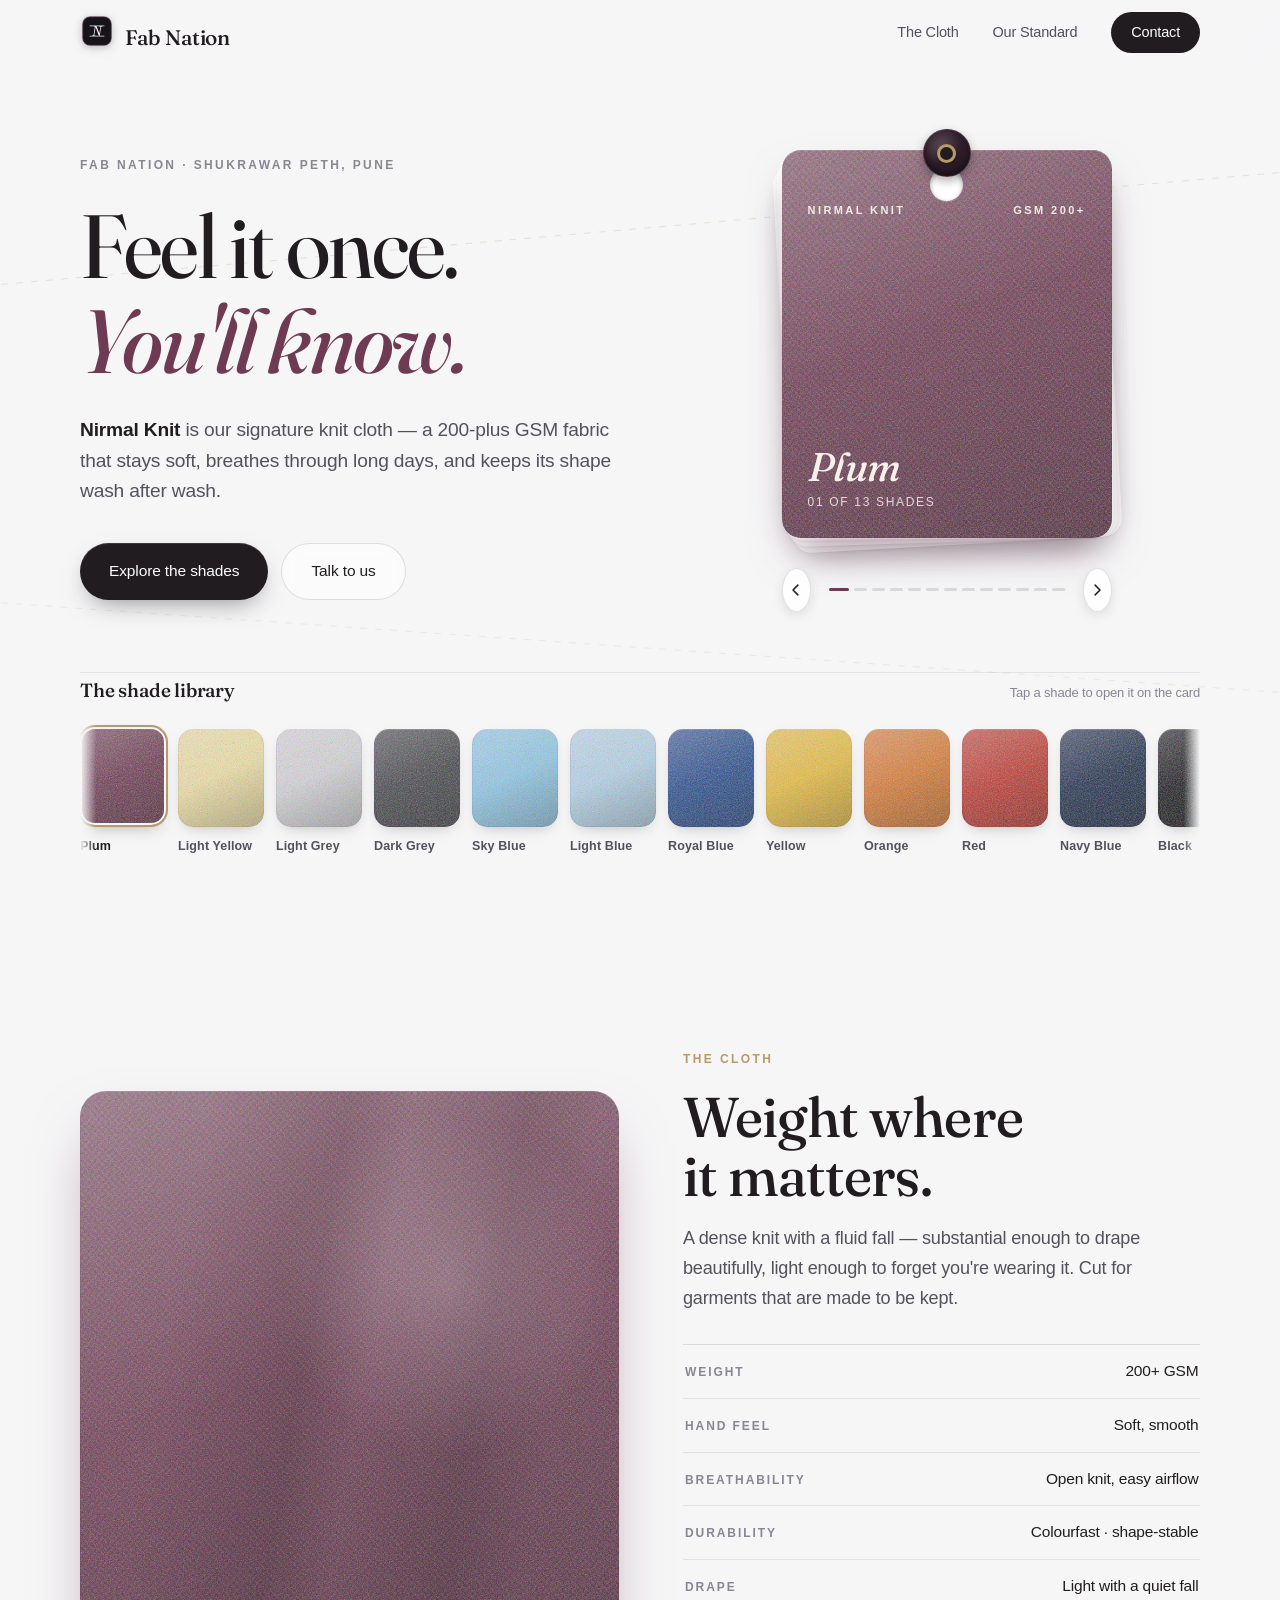
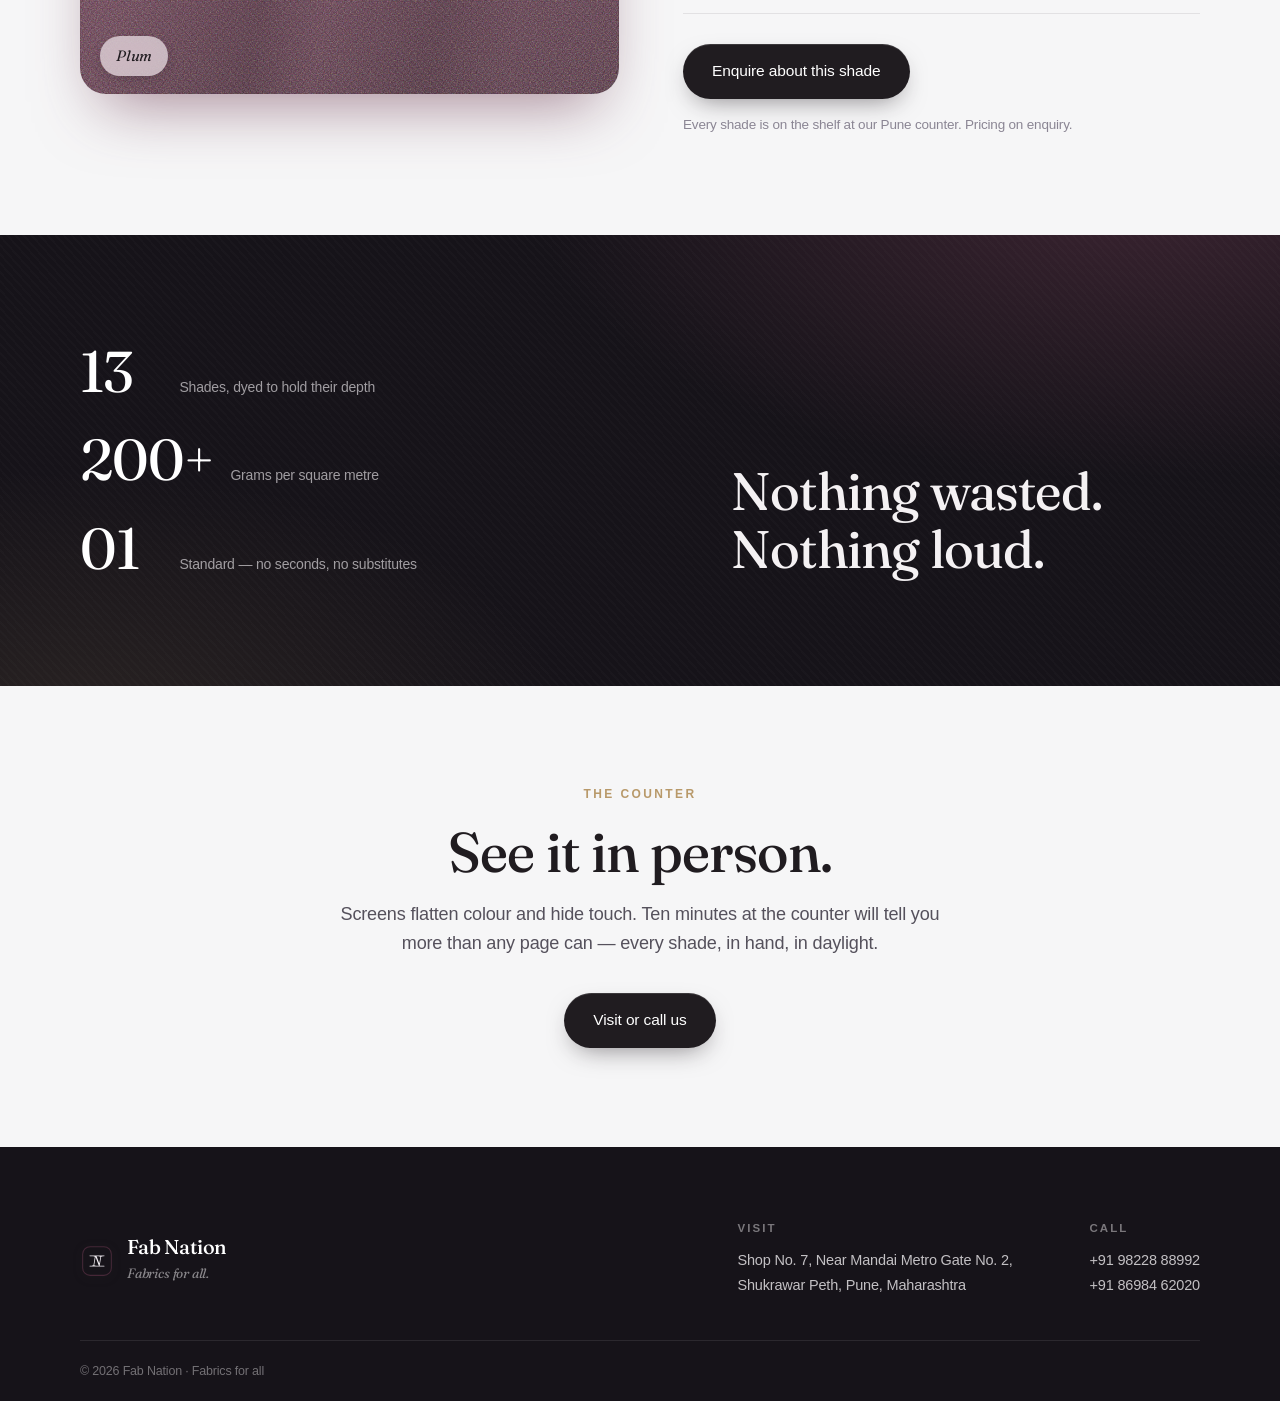
==== commit c7404eb2: "Update contact numbers in contact.html and index.html" ====
--- a/index.html
+++ b/index.html
@@ -189,7 +189,7 @@
           <p class="footer-head">Call</p>
           <p class="footer-text">
             <a href="tel:+919822888992">+91 98228 88992</a><br />
-            <a href="tel:+918698460220">+91 86984 60220</a>
+            <a href="tel:+918698462020">+91 86984 62020</a>
           </p>
         </div>
       </div>
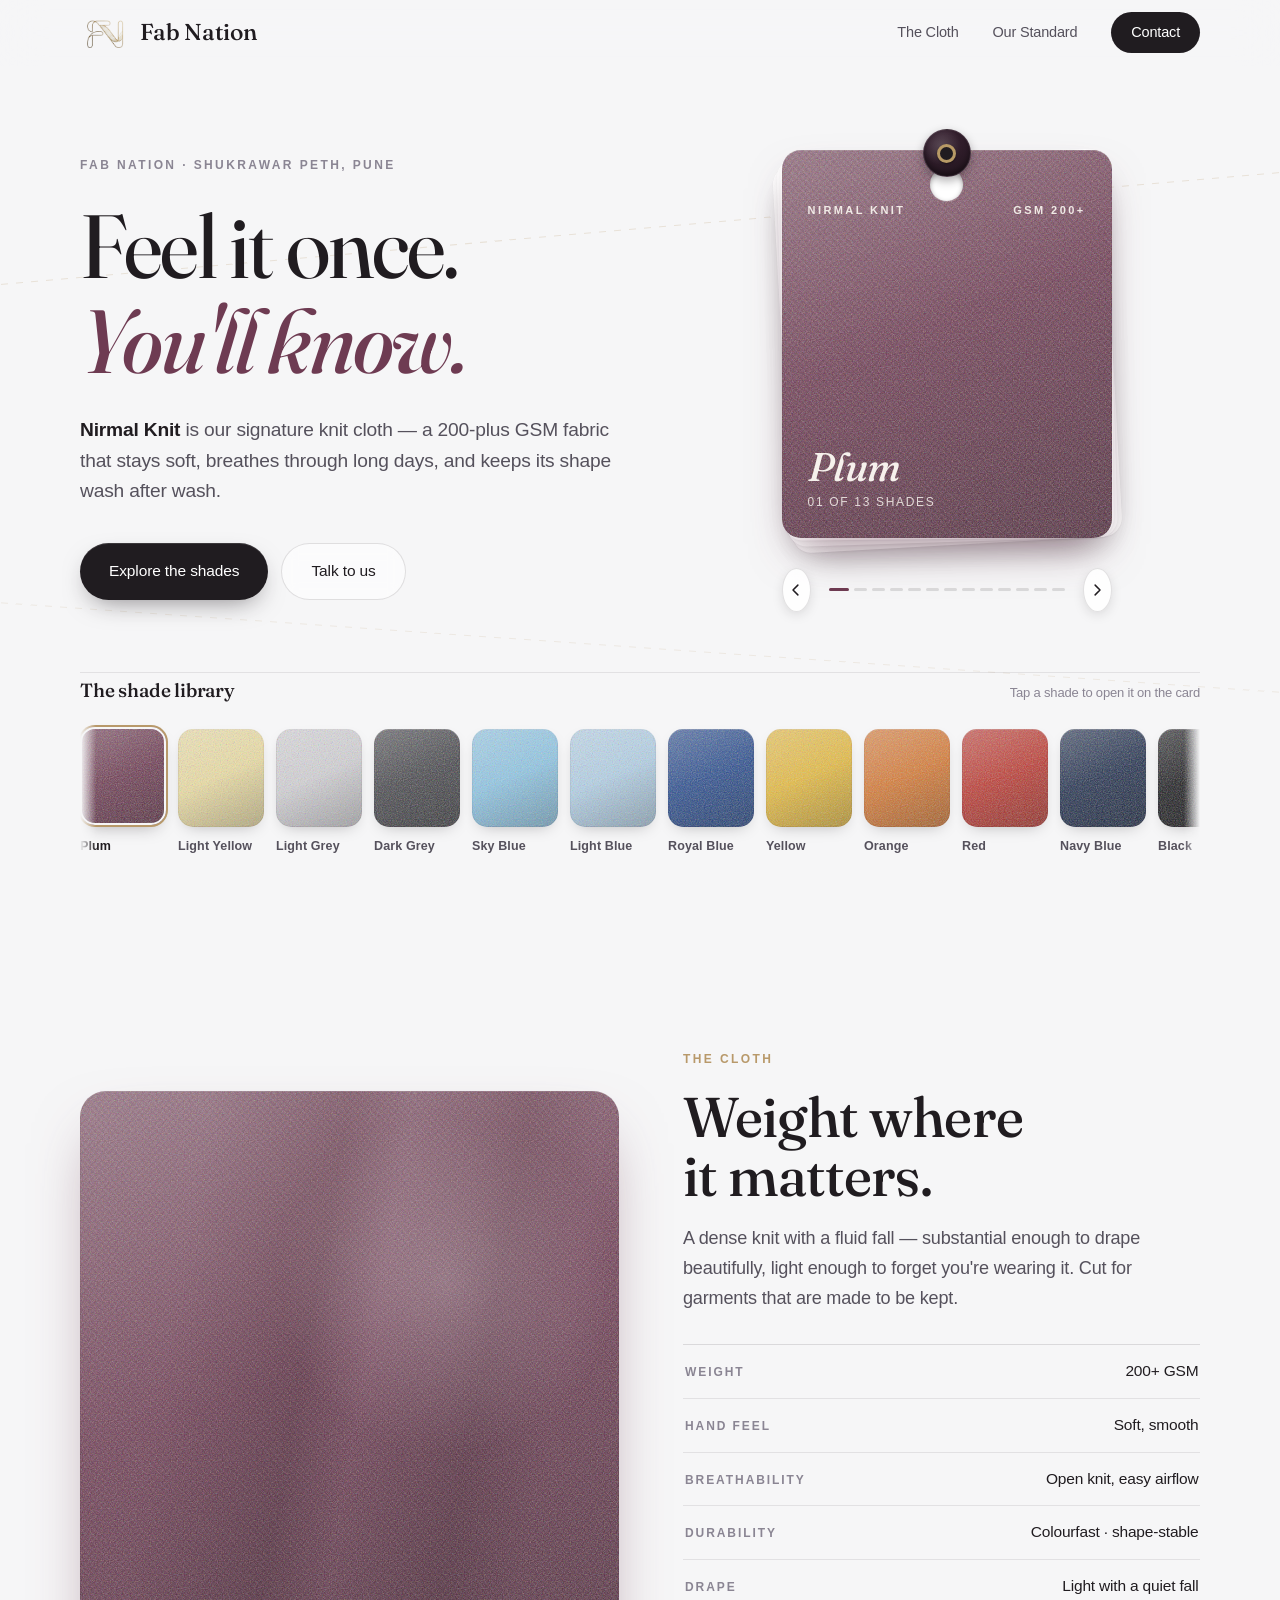
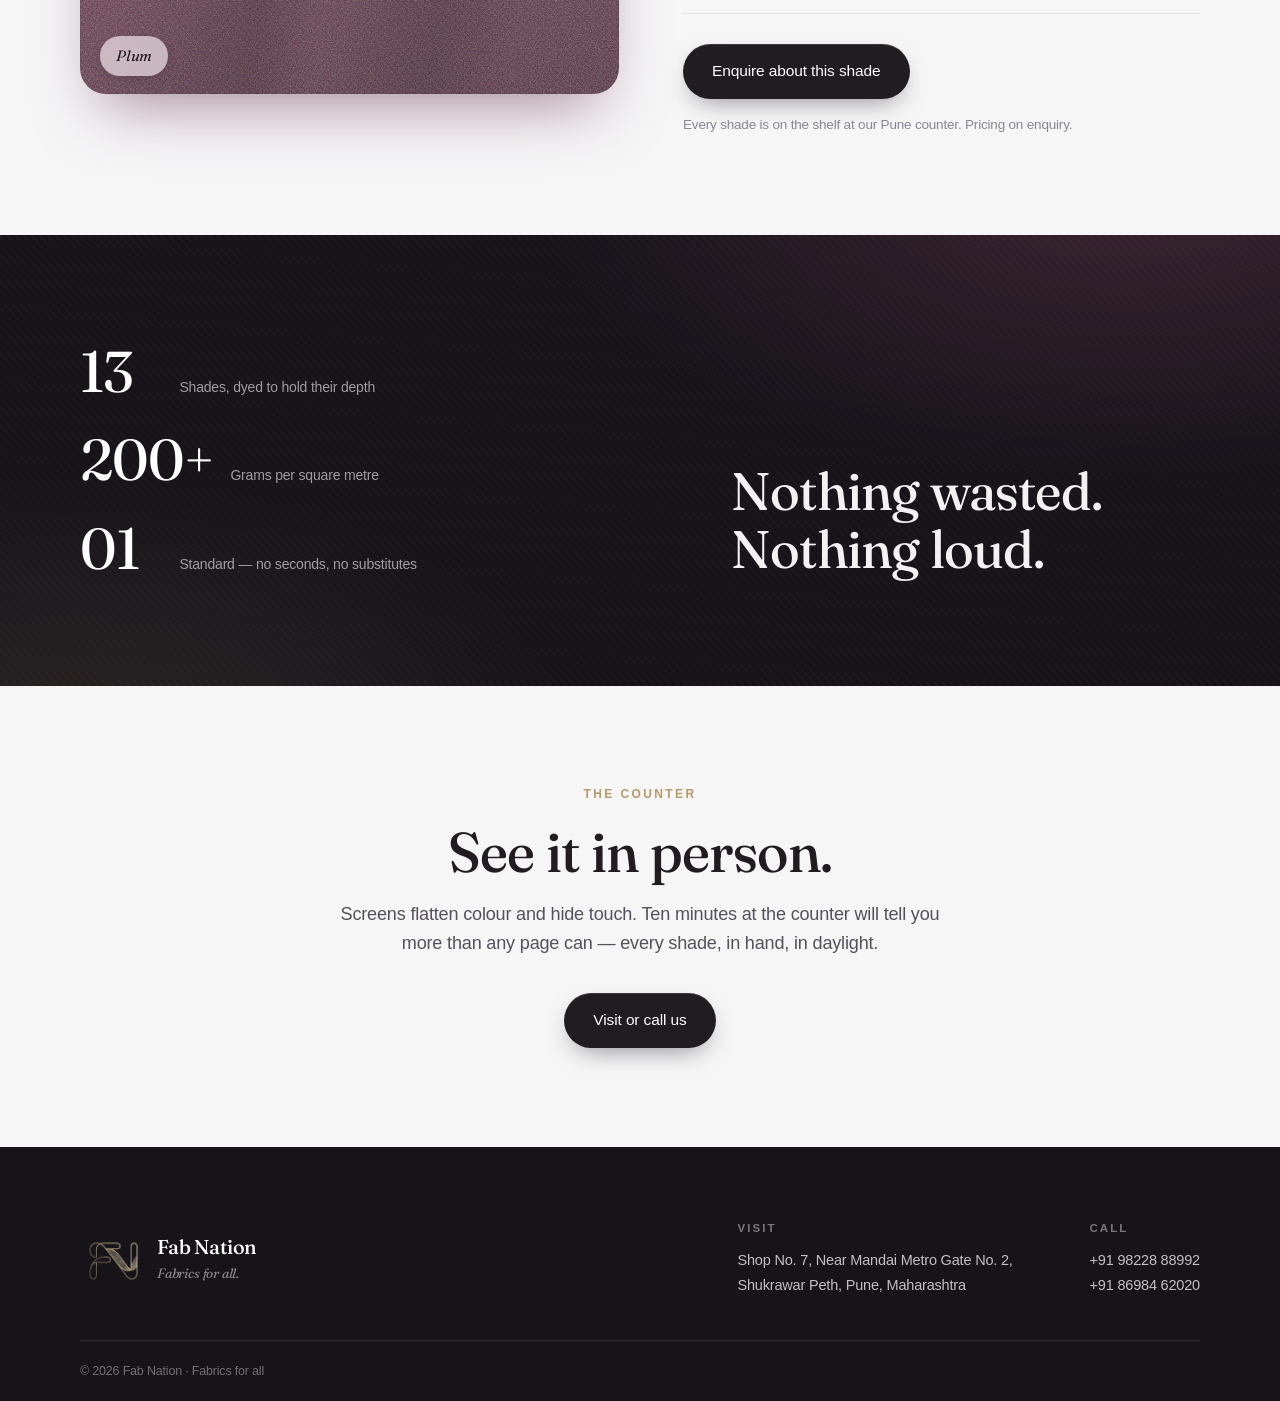
==== commit 2522f5d2: "Add new logo images and update favicon in HTML files" ====
--- a/index.html
+++ b/index.html
@@ -9,7 +9,7 @@
   <meta property="og:description" content="Nirmal Knit premium fabric. 200+ GSM, soft, breathable, durable. Thirteen shades. Shukrawar Peth, Pune." />
   <meta property="og:type" content="website" />
   <meta name="theme-color" content="#f6f6f7" />
-  <link rel="icon" href="favicon.svg" type="image/svg+xml" />
+  <link rel="icon" href="Logo-removebg-preview.png" type="image/png" />
   <link rel="preconnect" href="https://fonts.googleapis.com" />
   <link rel="preconnect" href="https://fonts.gstatic.com" crossorigin />
   <link href="https://fonts.googleapis.com/css2?family=Fraunces:opsz,wght@9..144,400..600&display=swap" rel="stylesheet" />
@@ -21,9 +21,7 @@
   <header class="nav" id="nav">
     <div class="nav-inner">
       <a class="nav-brand" href="#top" aria-label="Fab Nation — home">
-        <span class="nav-mark" aria-hidden="true">
-          <svg viewBox="0 0 32 32"><rect x="2.5" y="2.5" width="27" height="27" rx="7" fill="#161319"/><rect x="2.5" y="2.5" width="27" height="27" rx="7" fill="none" stroke="#6e3b52" stroke-opacity="0.55" stroke-width="1"/><path d="M9.5 11h13M9.5 21h13" stroke="#e9e5ec" stroke-opacity="0.5" stroke-width="1.3" stroke-linecap="round"/><text x="16" y="20.4" text-anchor="middle" font-family="Georgia, 'Times New Roman', serif" font-style="italic" font-size="13.5" fill="#f6f2f6">N</text></svg>
-        </span>
+        <img class="nav-mark" src="Logo-removebg-preview.png" alt="" />
         <span class="nav-wordmark">Fab&nbsp;Nation</span>
       </a>
       <nav class="nav-links" aria-label="Primary">
@@ -172,9 +170,7 @@
   <footer class="footer">
     <div class="container footer-inner">
       <div class="footer-brand">
-        <span class="nav-mark" aria-hidden="true">
-          <svg viewBox="0 0 32 32"><rect x="2.5" y="2.5" width="27" height="27" rx="7" fill="#161319"/><rect x="2.5" y="2.5" width="27" height="27" rx="7" fill="none" stroke="#6e3b52" stroke-opacity="0.55" stroke-width="1"/><path d="M9.5 11h13M9.5 21h13" stroke="#e9e5ec" stroke-opacity="0.5" stroke-width="1.3" stroke-linecap="round"/><text x="16" y="20.4" text-anchor="middle" font-family="Georgia, 'Times New Roman', serif" font-style="italic" font-size="13.5" fill="#f6f2f6">N</text></svg>
-        </span>
+        <img class="footer-mark" src="Logo-removebg-preview.png" alt="" />
         <div>
           <p class="footer-name">Fab Nation</p>
           <p class="footer-tag">Fabrics for all.</p>
--- a/styles.css
+++ b/styles.css
@@ -175,28 +175,21 @@
 }
 .nav-brand {
   display: flex;
-  align-items: baseline;
-  gap: 11px;
+  align-items: center;
+  gap: 12px;
 }
 .nav-mark {
-  display: grid;
-  place-items: center;
-  width: 34px;
-  height: 34px;
-  border-radius: 9px;
-  filter: drop-shadow(0 2px 4px rgba(32, 28, 32, 0.28));
-  transform: translateY(3px);
-}
-.nav-mark svg {
-  width: 100%;
-  height: 100%;
   display: block;
+  width: 48px;
+  height: 42px;
+  object-fit: contain;
 }
 .nav-wordmark {
   font-family: var(--font-display);
-  font-size: 21px;
+  font-size: 23px;
   font-weight: 500;
   letter-spacing: -0.01em;
+  line-height: 1;
 }
 .nav-links {
   display: flex;
@@ -949,6 +942,12 @@
   padding-bottom: 42px;
 }
 .footer-brand { display: flex; align-items: center; gap: 13px; }
+.footer-mark {
+  display: block;
+  width: 64px;
+  height: 56px;
+  object-fit: contain;
+}
 .footer-name {
   font-family: var(--font-display);
   color: #fff;
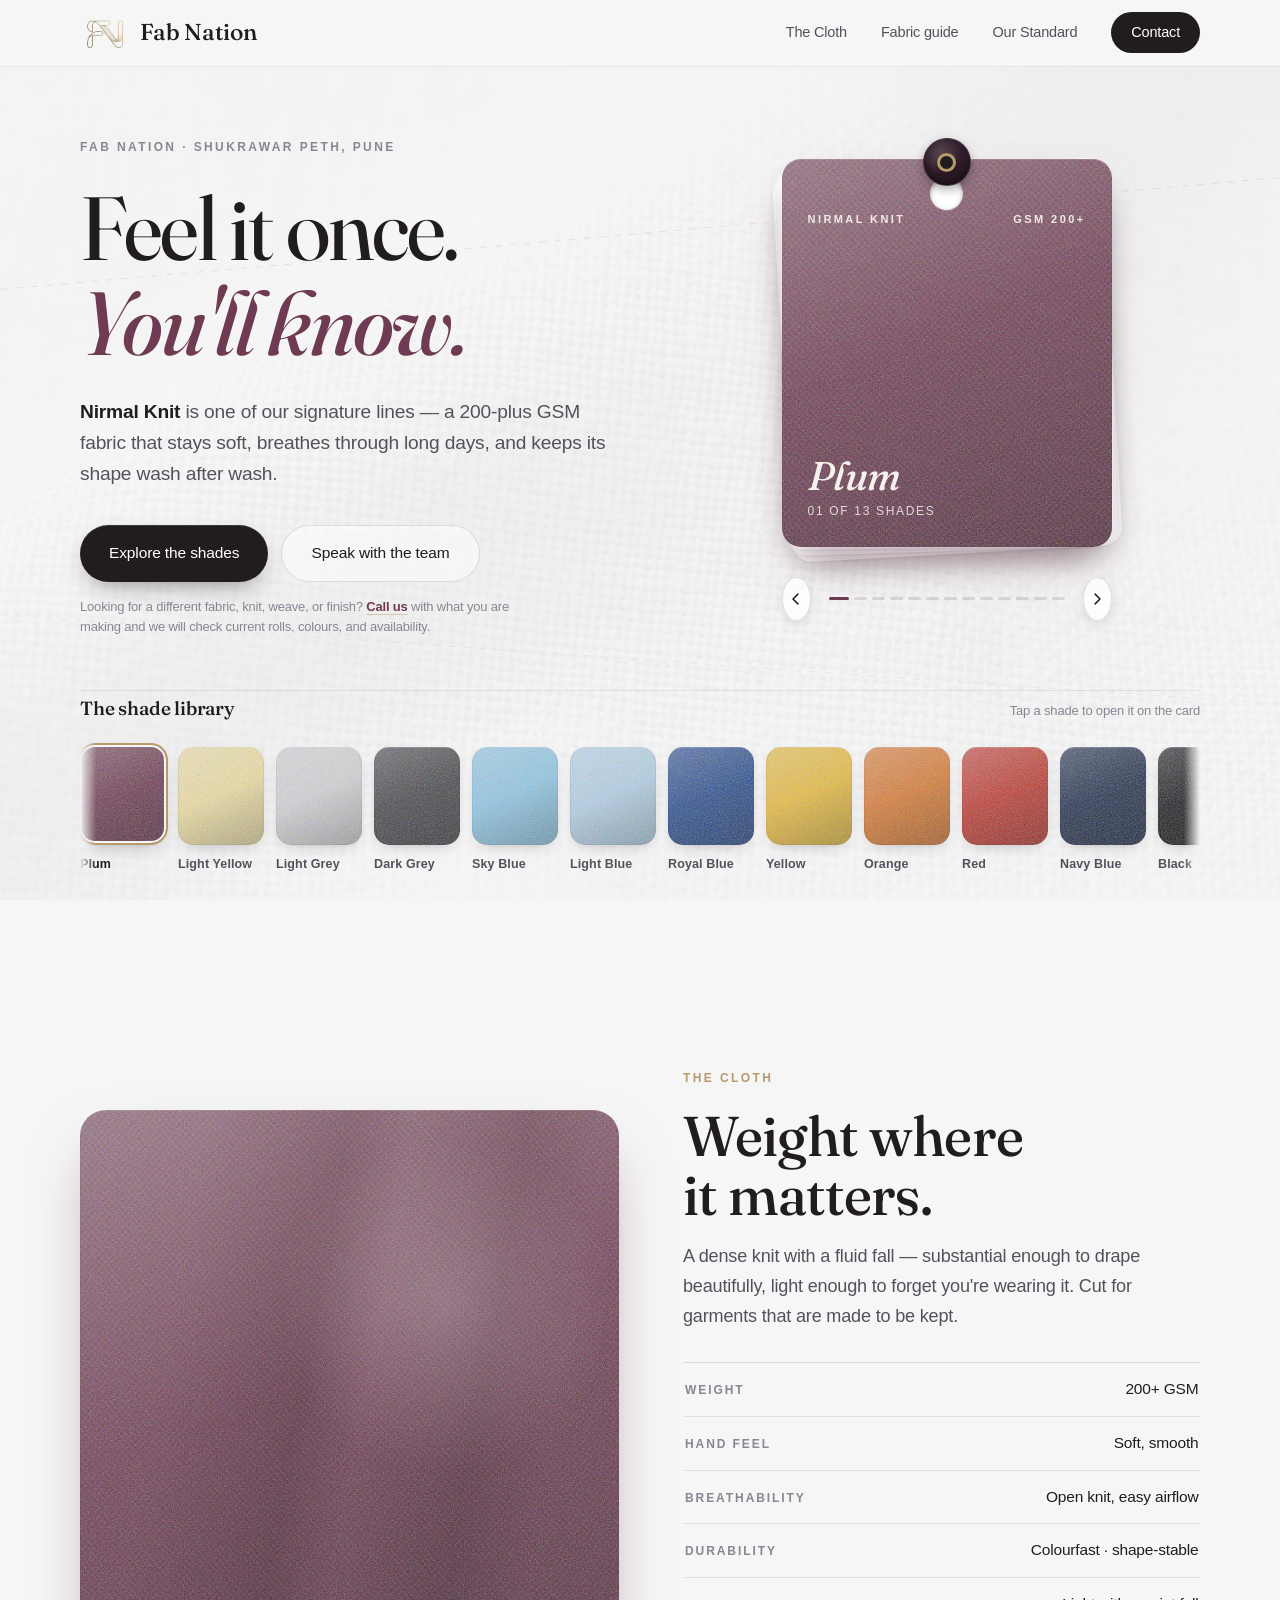
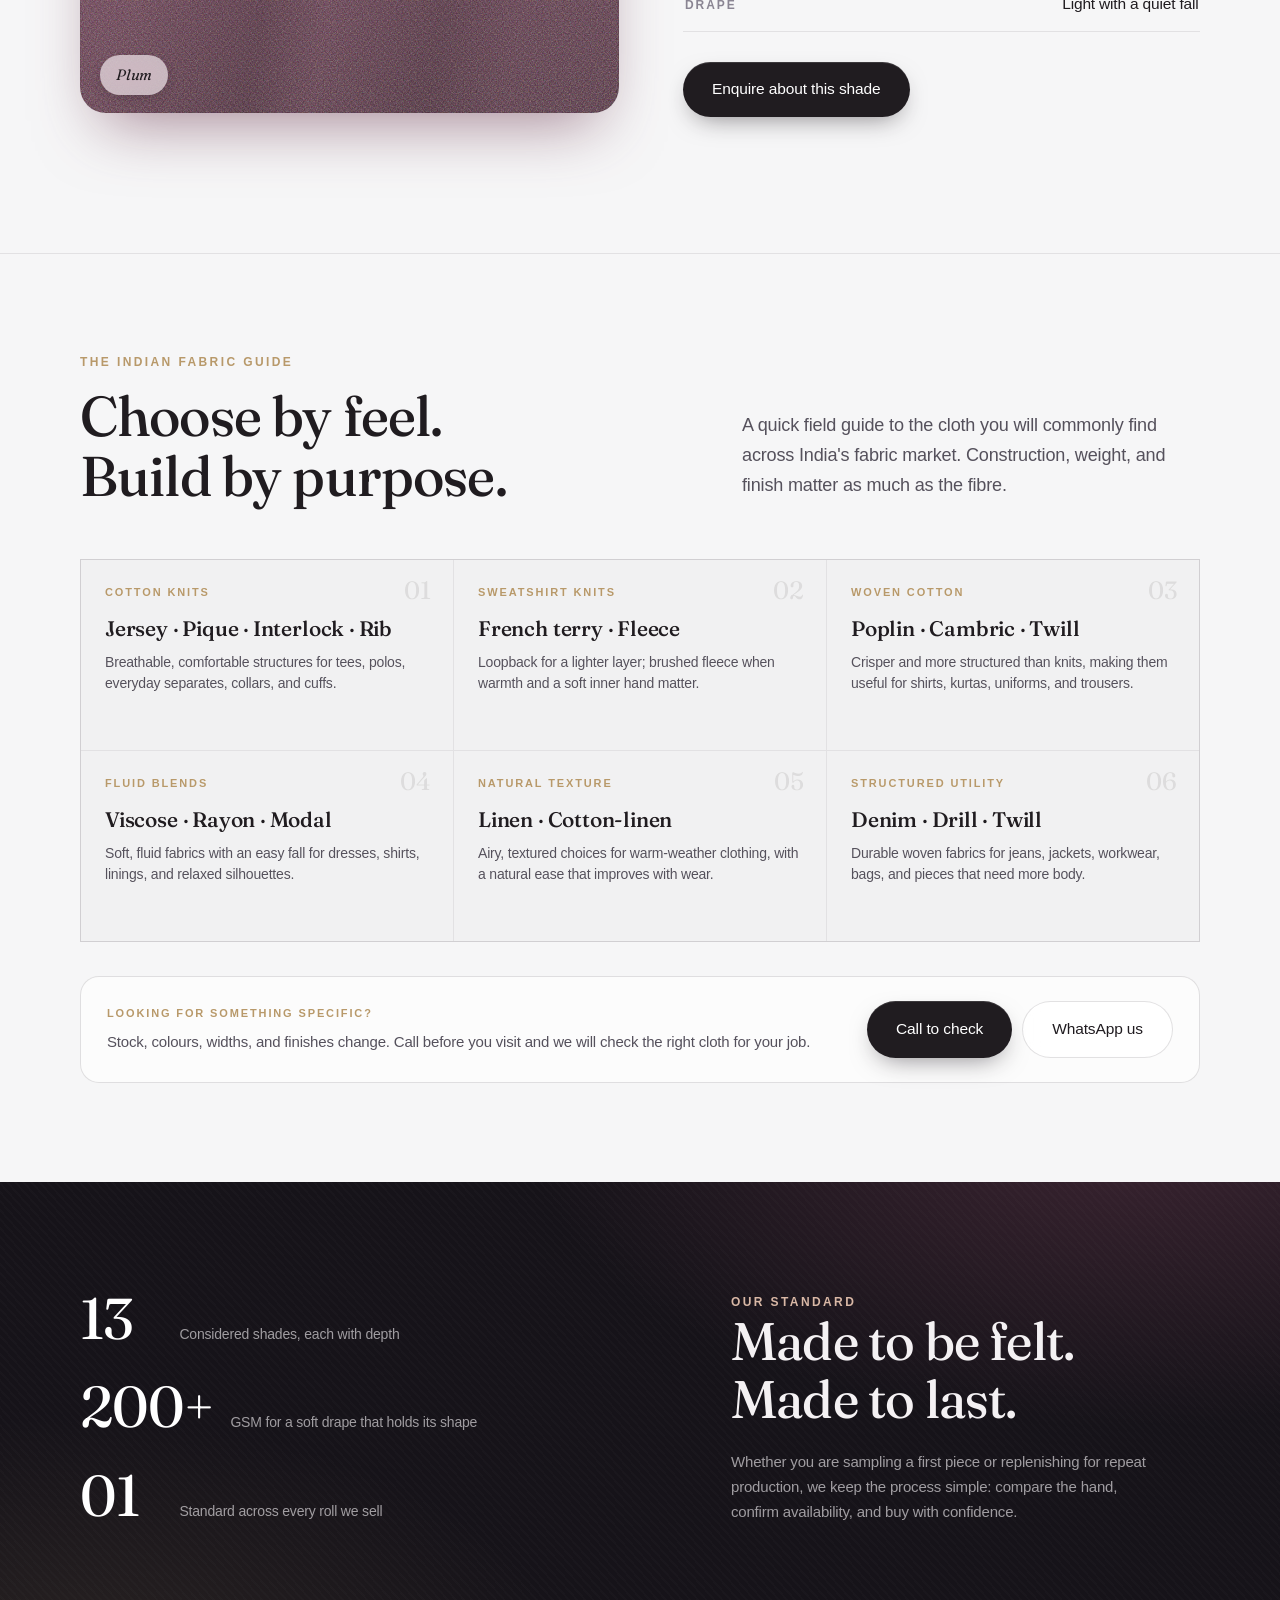
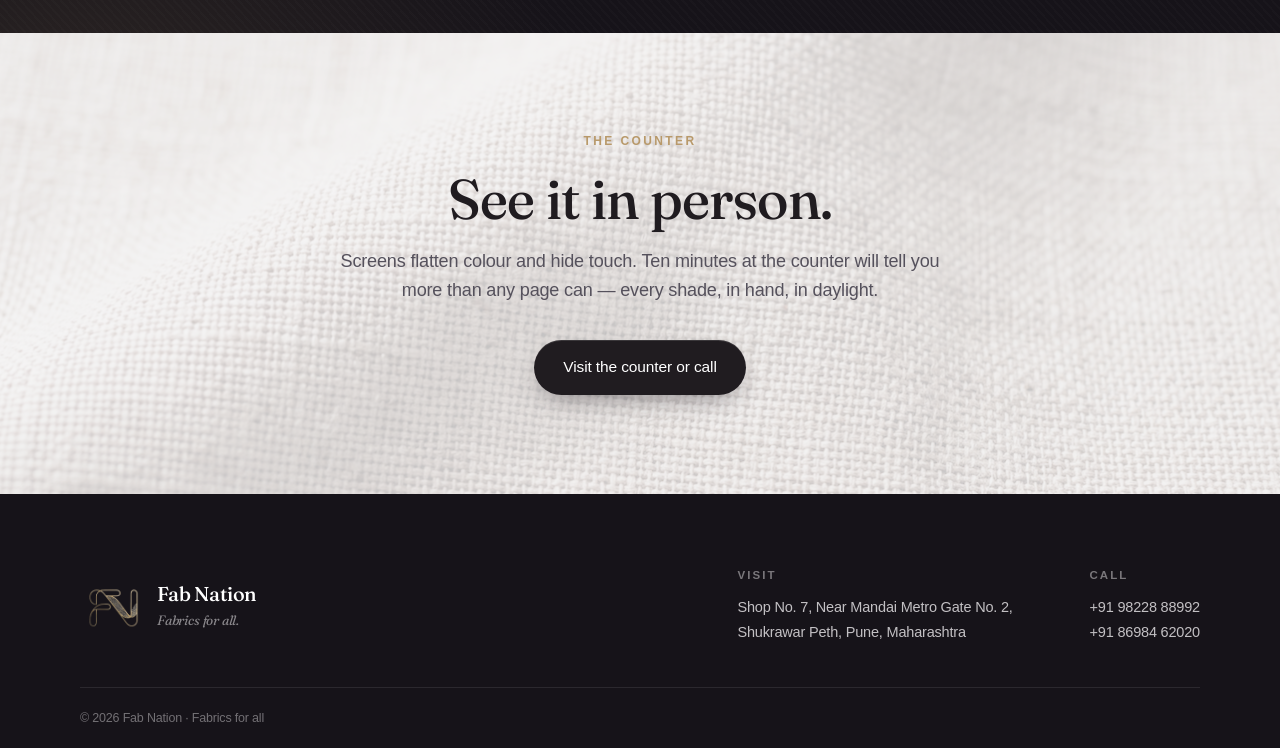
==== commit 70725075: "Update contact and index pages with improved descriptions and navigation; enhance styles for fabric " ====
--- a/index.html
+++ b/index.html
@@ -3,10 +3,10 @@
 <head>
   <meta charset="UTF-8" />
   <meta name="viewport" content="width=device-width, initial-scale=1.0, viewport-fit=cover" />
-  <title>Fab Nation — Premium Knit Fabrics · Pune</title>
-  <meta name="description" content="Nirmal Knit — Fab Nation's signature 200+ GSM premium knit fabric. Soft, breathable, durable. Thirteen shades. Shukrawar Peth, Pune." />
-  <meta property="og:title" content="Fab Nation — Premium Knit Fabrics" />
-  <meta property="og:description" content="Nirmal Knit premium fabric. 200+ GSM, soft, breathable, durable. Thirteen shades. Shukrawar Peth, Pune." />
+  <title>Fab Nation — Premium Fabrics · Pune</title>
+  <meta name="description" content="Explore Nirmal Knit, Fab Nation's signature 200+ GSM premium knit, and enquire about other fabric rolls, constructions, and finishes in Pune." />
+  <meta property="og:title" content="Fab Nation — Premium Fabrics" />
+  <meta property="og:description" content="Nirmal Knit is one of Fab Nation's signature fabrics. Call us to check other rolls, constructions, colours, and finishes in Pune." />
   <meta property="og:type" content="website" />
   <meta name="theme-color" content="#f6f6f7" />
   <link rel="icon" href="Logo-removebg-preview.png" type="image/png" />
@@ -25,8 +25,9 @@
         <span class="nav-wordmark">Fab&nbsp;Nation</span>
       </a>
       <nav class="nav-links" aria-label="Primary">
-        <a href="#cloth">The Cloth</a>
-        <a href="#standard">Our Standard</a>
+        <a href="#cloth" data-nav="cloth">The Cloth</a>
+        <a href="#fabrics" data-nav="fabrics">Fabric guide</a>
+        <a href="#standard" data-nav="standard">Our Standard</a>
         <a class="nav-cta" href="contact.html">Contact</a>
       </nav>
     </div>
@@ -49,13 +50,14 @@
             <span class="line"><span class="line-in emphasis" style="--ld:2">You'll know.</span></span>
           </h1>
           <p class="hero-sub load" style="--ld:3">
-            <strong>Nirmal Knit</strong> is our signature knit cloth — a 200-plus GSM fabric
+            <strong>Nirmal Knit</strong> is one of our signature lines — a 200-plus GSM fabric
             that stays soft, breathes through long days, and keeps its shape wash after wash.
           </p>
           <div class="hero-actions load" style="--ld:4">
             <a class="btn btn-primary" href="#book-zone">Explore the shades</a>
-            <a class="btn btn-secondary" href="contact.html">Talk to us</a>
-          </div>
+            <a class="btn btn-secondary" href="contact.html">Speak with the team</a>
+          </div>
+          <p class="hero-note load" style="--ld:4">Looking for a different fabric, knit, weave, or finish? <a href="tel:+919822888992">Call us</a> with what you are making and we will check current rolls, colours, and availability.</p>
         </div>
 
         <div class="book-zone" id="book-zone">
@@ -106,9 +108,14 @@
     <section class="section" id="cloth">
       <div class="container cloth-grid">
         <div class="cloth-stage reveal">
-          <div class="cloth-render" id="clothRender" style="--fc:#6e3b52">
+          <div class="cloth-render" id="clothRender" tabindex="0" aria-label="Interactive Nirmal Knit fabric preview" style="--fc:#6e3b52">
             <span class="render-fold" aria-hidden="true"></span>
             <span class="render-glow" aria-hidden="true"></span>
+            <span class="render-focus" aria-hidden="true"><span>KNIT STRUCTURE</span></span>
+            <span class="render-detail" aria-hidden="true">
+              <strong>Open-loop knit</strong>
+              <small>Breathable · soft thread</small>
+            </span>
             <span class="render-label" id="renderLabel">Plum</span>
           </div>
         </div>
@@ -137,15 +144,76 @@
       </div>
     </section>
 
+    <!-- ░ Fabric guide ░ -->
+    <section class="section fabric-guide" id="fabrics">
+      <div class="container">
+        <div class="fabric-guide-head reveal">
+          <div>
+            <p class="eyebrow eyebrow-brass">The Indian fabric guide</p>
+            <h2 class="section-title">Choose by feel.<br />Build by purpose.</h2>
+          </div>
+          <p class="section-sub">A quick field guide to the cloth you will commonly find across India's fabric market. Construction, weight, and finish matter as much as the fibre.</p>
+        </div>
+
+        <div class="fabric-grid">
+          <article class="fabric-item reveal" tabindex="0">
+            <p class="fabric-type">Cotton knits</p>
+            <h3>Jersey · Pique · Interlock · Rib</h3>
+            <p>Breathable, comfortable structures for tees, polos, everyday separates, collars, and cuffs.</p>
+          </article>
+          <article class="fabric-item reveal" data-delay="1" tabindex="0">
+            <p class="fabric-type">Sweatshirt knits</p>
+            <h3>French terry · Fleece</h3>
+            <p>Loopback for a lighter layer; brushed fleece when warmth and a soft inner hand matter.</p>
+          </article>
+          <article class="fabric-item reveal" data-delay="2" tabindex="0">
+            <p class="fabric-type">Woven cotton</p>
+            <h3>Poplin · Cambric · Twill</h3>
+            <p>Crisper and more structured than knits, making them useful for shirts, kurtas, uniforms, and trousers.</p>
+          </article>
+          <article class="fabric-item reveal" tabindex="0">
+            <p class="fabric-type">Fluid blends</p>
+            <h3>Viscose · Rayon · Modal</h3>
+            <p>Soft, fluid fabrics with an easy fall for dresses, shirts, linings, and relaxed silhouettes.</p>
+          </article>
+          <article class="fabric-item reveal" data-delay="1" tabindex="0">
+            <p class="fabric-type">Natural texture</p>
+            <h3>Linen · Cotton-linen</h3>
+            <p>Airy, textured choices for warm-weather clothing, with a natural ease that improves with wear.</p>
+          </article>
+          <article class="fabric-item reveal" data-delay="2" tabindex="0">
+            <p class="fabric-type">Structured utility</p>
+            <h3>Denim · Drill · Twill</h3>
+            <p>Durable woven fabrics for jeans, jackets, workwear, bags, and pieces that need more body.</p>
+          </article>
+        </div>
+
+        <div class="fabric-guide-cta reveal" data-delay="2">
+          <div>
+            <p class="fabric-type">Looking for something specific?</p>
+            <p class="fabric-cta-text">Stock, colours, widths, and finishes change. Call before you visit and we will check the right cloth for your job.</p>
+          </div>
+          <div class="fabric-cta-actions">
+            <a class="btn btn-primary" href="tel:+919822888992">Call to check</a>
+            <a class="btn btn-secondary" href="https://wa.me/919822888992?text=Hi%20Fab%20Nation%2C%20I%27m%20looking%20for%20fabric%20for%20a%20project." target="_blank" rel="noopener">WhatsApp us</a>
+          </div>
+        </div>
+      </div>
+    </section>
+
     <!-- ░ Standard band ░ -->
     <section class="band" id="standard">
       <div class="container band-inner">
         <div class="band-stats">
-          <div class="stat reveal"><span class="stat-num">13</span><span class="stat-label">Shades, dyed to hold their depth</span></div>
-          <div class="stat reveal" data-delay="1"><span class="stat-num">200+</span><span class="stat-label">Grams per square metre</span></div>
-          <div class="stat reveal" data-delay="2"><span class="stat-num">01</span><span class="stat-label">Standard — no seconds, no substitutes</span></div>
-        </div>
-        <h2 class="band-title reveal" data-delay="2">Nothing wasted.<br />Nothing loud.</h2>
+          <div class="stat reveal"><span class="stat-num">13</span><span class="stat-label">Considered shades, each with depth</span></div>
+          <div class="stat reveal" data-delay="1"><span class="stat-num">200+</span><span class="stat-label">GSM for a soft drape that holds its shape</span></div>
+          <div class="stat reveal" data-delay="2"><span class="stat-num">01</span><span class="stat-label">Standard across every roll we sell</span></div>
+        </div>
+        <div class="band-copy reveal" data-delay="2">
+          <p class="eyebrow band-eyebrow">Our standard</p>
+          <h2 class="band-title">Made to be felt.<br />Made to last.</h2>
+          <p class="band-note">Whether you are sampling a first piece or replenishing for repeat production, we keep the process simple: compare the hand, confirm availability, and buy with confidence.</p>
+        </div>
       </div>
     </section>
 
@@ -159,7 +227,7 @@
           you more than any page can — every shade, in hand, in daylight.
         </p>
         <div class="hero-actions">
-          <a class="btn btn-primary" href="contact.html">Visit or call us</a>
+          <a class="btn btn-primary" href="contact.html">Visit the counter or call</a>
         </div>
       </div>
     </section>
--- a/styles.css
+++ b/styles.css
@@ -54,6 +54,8 @@
 }
 
 body {
+  position: relative;
+  isolation: isolate;
   font-family: var(--font-body);
   background: var(--paper);
   color: var(--ink);
@@ -65,6 +67,17 @@
   overflow-x: hidden;
 }
 
+body::before {
+  content: "";
+  position: fixed;
+  inset: 0;
+  z-index: -1;
+  pointer-events: none;
+  background: url("image.png") center / cover no-repeat;
+  opacity: 0.055;
+  mix-blend-mode: multiply;
+}
+
 ::selection { background: rgba(110, 59, 82, 0.16); }
 
 img, svg { display: block; }
@@ -154,9 +167,8 @@
   inset: 0 0 auto 0;
   z-index: 50;
   height: var(--nav-h);
-  background: rgba(246, 246, 247, 0.72);
-  -webkit-backdrop-filter: saturate(180%) blur(20px);
-  backdrop-filter: saturate(180%) blur(20px);
+  background: var(--paper);
+  box-shadow: 0 1px 0 rgba(32, 28, 32, 0.06);
   border-bottom: 1px solid transparent;
   transition: border-color 0.4s ease, background 0.4s ease;
 }
@@ -211,6 +223,8 @@
 }
 .nav-links a:not(.nav-cta):hover { color: var(--ink); }
 .nav-links a:not(.nav-cta):hover::after { right: 0; }
+.nav-links a.is-active { color: var(--ink); }
+.nav-links a.is-active::after { right: 0; }
 
 .nav-cta {
   padding: 9px 20px;
@@ -319,6 +333,20 @@
   color: var(--ink-soft);
 }
 .hero-sub strong { color: var(--ink); font-weight: 600; }
+.hero-note {
+  max-width: 34em;
+  margin-top: 15px;
+  color: var(--ink-faint);
+  font-size: 13px;
+  line-height: 1.5;
+}
+.hero-note a {
+  color: var(--plum);
+  font-weight: 650;
+  text-decoration: underline;
+  text-decoration-color: var(--brass-soft);
+  text-underline-offset: 3px;
+}
 .hero-actions {
   margin-top: 36px;
   display: flex;
@@ -607,6 +635,94 @@
 
 .section { padding: clamp(72px, 11vh, 122px) 0; }
 
+/* — fabric guide — */
+.fabric-guide { border-top: 1px solid var(--line); }
+.fabric-guide-head {
+  display: grid;
+  grid-template-columns: 1fr 0.8fr;
+  gap: clamp(32px, 7vw, 100px);
+  align-items: end;
+}
+.fabric-guide-head .section-title { margin-top: 14px; }
+.fabric-guide-head .section-sub { margin: 0 0 4px; }
+.fabric-grid {
+  display: grid;
+  grid-template-columns: repeat(3, 1fr);
+  gap: 1px;
+  margin-top: 54px;
+  border: 1px solid var(--line);
+  background: var(--line);
+}
+.fabric-item {
+  position: relative;
+  overflow: hidden;
+  min-height: 190px;
+  padding: 24px;
+  background: rgba(246, 246, 247, 0.78);
+  counter-increment: fabric;
+  transition: background 0.35s ease, transform 0.45s var(--ease-ios), box-shadow 0.45s ease;
+}
+.fabric-item::before {
+  content: "";
+  position: absolute;
+  left: 24px;
+  right: 24px;
+  top: 0;
+  height: 2px;
+  background: var(--brass);
+  transform: scaleX(0);
+  transform-origin: left;
+  transition: transform 0.55s var(--ease-out);
+}
+.fabric-item::after {
+  content: "0" counter(fabric);
+  position: absolute;
+  top: 18px;
+  right: 22px;
+  color: var(--ink);
+  font-family: var(--font-display);
+  font-size: 25px;
+  line-height: 1;
+  opacity: 0.1;
+}
+.fabric-item:hover,
+.fabric-item:focus-visible {
+  background: rgba(255, 255, 255, 0.94);
+  box-shadow: inset 0 0 0 1px rgba(184, 153, 106, 0.2);
+  transform: translateY(-3px);
+}
+.fabric-item:hover::before,
+.fabric-item:focus-visible::before { transform: scaleX(1); }
+.fabric-item:focus-visible { outline: 2px solid var(--plum); outline-offset: -2px; }
+.fabric-type {
+  color: var(--brass);
+  font-size: 11px;
+  font-weight: 700;
+  letter-spacing: 0.17em;
+  text-transform: uppercase;
+}
+.fabric-item h3 {
+  margin-top: 14px;
+  font-family: var(--font-display);
+  font-size: 21px;
+  font-weight: 520;
+  line-height: 1.15;
+}
+.fabric-item > p:last-child { margin-top: 12px; color: var(--ink-soft); font-size: 14px; line-height: 1.55; }
+.fabric-guide-cta {
+  display: flex;
+  align-items: center;
+  justify-content: space-between;
+  gap: 28px;
+  margin-top: 34px;
+  padding: 24px 26px;
+  border: 1px solid var(--hairline);
+  border-radius: var(--radius-md);
+  background: rgba(255, 255, 255, 0.62);
+}
+.fabric-cta-text { margin-top: 7px; max-width: 52em; color: var(--ink-soft); font-size: 15px; }
+.fabric-cta-actions { display: flex; flex-wrap: wrap; gap: 10px; flex: 0 0 auto; }
+
 /* — the cloth — */
 .cloth-grid {
   display: grid;
@@ -630,6 +746,24 @@
     0 30px 64px -22px color-mix(in srgb, var(--fc) 60%, transparent);
   transition: background 0.7s ease, box-shadow 0.7s ease;
 }
+.cloth-render::after {
+  content: "";
+  position: absolute;
+  inset: -18%;
+  background:
+    repeating-linear-gradient(0deg, rgba(255, 255, 255, 0.17) 0 1px, transparent 1px 9px),
+    repeating-linear-gradient(90deg, rgba(0, 0, 0, 0.14) 0 1px, transparent 1px 9px);
+  mix-blend-mode: soft-light;
+  opacity: 0;
+  transform: scale(0.9) rotate(-3deg);
+  transition: opacity 0.7s ease, transform 1s var(--ease-out);
+  pointer-events: none;
+}
+.cloth-render:hover::after,
+.cloth-render:focus-visible::after {
+  opacity: 0.9;
+  transform: scale(1.08) rotate(0deg);
+}
 .render-fold {
   position: absolute;
   inset: 0;
@@ -638,12 +772,88 @@
     repeating-linear-gradient(-48deg, rgba(0, 0, 0, 0.04) 0 2px, transparent 2px 5px),
     linear-gradient(100deg, transparent 20%, rgba(0, 0, 0, 0.12) 42%, transparent 52%, rgba(0, 0, 0, 0.1) 70%, transparent 82%);
   mix-blend-mode: overlay;
+  animation: weaveShift 18s ease-in-out infinite alternate;
+  transition: opacity 0.7s ease, filter 0.7s ease;
+}
+@keyframes weaveShift {
+  from { background-position: 0 0, 0 0, 0 0; }
+  to { background-position: 18px -12px, -14px 10px, 0 0; }
 }
 .render-glow {
   position: absolute;
   inset: 0;
   background: radial-gradient(260px circle at var(--mx, 68%) var(--my, 32%), rgba(255, 255, 255, 0.2), transparent 65%);
   transition: opacity 0.4s ease;
+}
+.render-detail {
+  position: absolute;
+  top: 18px;
+  right: 18px;
+  z-index: 2;
+  display: grid;
+  gap: 2px;
+  padding: 10px 13px;
+  border: 1px solid rgba(255, 255, 255, 0.28);
+  border-radius: 12px;
+  color: var(--card-ink, #f6f1ec);
+  background: rgba(32, 28, 32, 0.16);
+  opacity: 0;
+  transform: translateY(-8px);
+  transition: opacity 0.45s var(--ease-out), transform 0.45s var(--ease-out);
+  pointer-events: none;
+}
+.render-detail strong { font-size: 13px; font-weight: 650; }
+.render-detail small { font-size: 10px; letter-spacing: 0.05em; opacity: 0.74; }
+.cloth-render:hover .render-detail,
+.cloth-render:focus-visible .render-detail {
+  opacity: 1;
+  transform: translateY(0);
+}
+.cloth-render:hover .render-fold,
+.cloth-render:focus-visible .render-fold {
+  opacity: 1;
+  filter: contrast(1.3) saturate(1.08);
+}
+.render-focus {
+  position: absolute;
+  left: 50%;
+  top: 50%;
+  z-index: 2;
+  width: min(42%, 210px);
+  aspect-ratio: 1.45;
+  border: 1px solid rgba(255, 255, 255, 0.55);
+  border-radius: 14px;
+  background:
+    linear-gradient(rgba(32, 28, 32, 0.32), rgba(32, 28, 32, 0.32)),
+    repeating-linear-gradient(0deg, rgba(255, 255, 255, 0.32) 0 1px, transparent 1px 8px),
+    repeating-linear-gradient(90deg, rgba(32, 28, 32, 0.28) 0 1px, transparent 1px 8px),
+    var(--fc);
+  background-blend-mode: normal, screen, normal, normal;
+  -webkit-backdrop-filter: blur(10px) saturate(125%);
+  backdrop-filter: blur(10px) saturate(125%);
+  box-shadow: 0 14px 30px -16px rgba(32, 28, 32, 0.6), inset 0 1px 0 rgba(255, 255, 255, 0.25);
+  opacity: 0;
+  transform: translate(-50%, -50%) scale(0.82) rotate(-2deg);
+  transition: opacity 0.5s var(--ease-out), transform 0.7s var(--ease-out);
+  pointer-events: none;
+}
+.render-focus span {
+  position: absolute;
+  left: 12px;
+  bottom: 10px;
+  padding: 4px 7px;
+  border-radius: 5px;
+  background: rgba(32, 28, 32, 0.62);
+  font-size: 9px;
+  font-weight: 700;
+  letter-spacing: 0.16em;
+  color: rgba(255, 255, 255, 0.86);
+  text-shadow: 0 1px 2px rgba(0, 0, 0, 0.3);
+}
+.cloth-render:hover .render-focus,
+.cloth-render:focus-visible .render-focus {
+  opacity: 1;
+  transform: translate(-50%, -50%) scale(1) rotate(0deg);
 }
 .render-label {
   position: absolute;
@@ -758,9 +968,61 @@
   letter-spacing: -0.015em;
 }
 .band-title em { font-style: italic; color: #d9b8a6; }
+.band-copy { max-width: 420px; }
+.band-eyebrow { color: #d9b8a6; }
+.band-note {
+  max-width: 31em;
+  margin-top: 22px;
+  color: rgba(244, 241, 243, 0.62);
+  font-size: 15px;
+  line-height: 1.65;
+}
+.confidence-points {
+  display: flex;
+  flex-wrap: wrap;
+  gap: 8px;
+  margin-top: 24px;
+}
+.confidence-points span {
+  padding: 7px 10px;
+  border: 1px solid var(--hairline);
+  border-radius: 999px;
+  color: var(--ink-soft);
+  background: rgba(255, 255, 255, 0.52);
+  font-size: 12px;
+  font-weight: 600;
+}
 
 /* — visit — */
-.visit-inner { text-align: center; }
+.visit {
+  position: relative;
+  isolation: isolate;
+  overflow: hidden;
+  background: var(--paper-deep);
+}
+.visit::before,
+.visit::after {
+  content: "";
+  position: absolute;
+  inset: 0;
+  pointer-events: none;
+}
+.visit::before {
+  z-index: -2;
+  inset: -3%;
+  background: url("image.png") center / cover no-repeat;
+  opacity: 0.48;
+  animation: fabricDrift 24s ease-in-out infinite alternate;
+}
+@keyframes fabricDrift {
+  from { transform: scale(1) translate3d(-0.5%, 0, 0); }
+  to { transform: scale(1.04) translate3d(0.5%, -0.8%, 0); }
+}
+.visit::after {
+  z-index: -1;
+  background: rgba(246, 246, 247, 0.58);
+}
+.visit-inner { position: relative; z-index: 1; text-align: center; }
 .visit-inner .section-sub { margin-inline: auto; }
 .visit-inner .hero-actions { margin-top: 34px; justify-content: center; }
 
@@ -978,16 +1240,17 @@
 
 .tabbar {
   position: fixed;
-  inset: auto 0 0 0;
+  inset: auto 14px 14px;
   z-index: 50;
   display: none;
   grid-template-columns: repeat(3, 1fr);
-  height: calc(var(--tabbar-h) + env(safe-area-inset-bottom, 0px));
-  padding-bottom: env(safe-area-inset-bottom, 0px);
-  background: rgba(246, 246, 247, 0.86);
-  -webkit-backdrop-filter: saturate(180%) blur(22px);
-  backdrop-filter: saturate(180%) blur(22px);
+  height: 68px;
+  padding: 5px;
+  background: rgba(255, 255, 255, 0.96);
+  border-radius: 22px;
   border-top: 1px solid var(--line);
+  border: 1px solid rgba(32, 28, 32, 0.1);
+  box-shadow: 0 14px 34px -14px rgba(32, 28, 32, 0.42);
 }
 .tab {
   display: flex;
@@ -999,11 +1262,12 @@
   font-weight: 550;
   color: var(--ink-faint);
   transition: color 0.25s ease;
+  border-radius: 17px;
   -webkit-tap-highlight-color: transparent;
 }
 .tab svg { width: 24px; height: 24px; }
 .tab svg path, .tab svg circle { fill: none; stroke: currentColor; stroke-width: 1.7; stroke-linecap: round; stroke-linejoin: round; }
-.tab.is-active { color: var(--plum); }
+.tab.is-active { color: var(--plum); background: var(--plum-wash); }
 .tab:active { opacity: 0.6; }
 
 /* ░░░ Responsive ░░░ */
@@ -1011,7 +1275,10 @@
 @media (max-width: 900px) {
   .nav-links { display: none; }
   .tabbar { display: grid; }
-  body { padding-bottom: calc(var(--tabbar-h) + env(safe-area-inset-bottom, 0px)); }
+  body { padding-bottom: calc(var(--tabbar-h) + 42px); }
+  .fabric-guide-head { grid-template-columns: 1fr; gap: 8px; }
+  .fabric-guide-head .section-sub { max-width: 38em; }
+  .fabric-grid { grid-template-columns: repeat(2, 1fr); }
   .hero-grid { grid-template-columns: 1fr; text-align: left; }
   .book-zone { padding-top: 26px; order: 2; }
   .hero-copy { order: 1; }
@@ -1022,6 +1289,9 @@
 
 @media (max-width: 560px) {
   .container { width: calc(100% - 40px); }
+  .nav-inner { width: calc(100% - 32px); }
+  .nav-mark { width: 42px; height: 37px; }
+  .nav-wordmark { font-size: 20px; }
   .hero-actions .btn,
   .cloth-actions .btn { flex: 1 1 auto; }
   .book { width: min(280px, 82vw); }
@@ -1030,6 +1300,12 @@
   .footer-inner { flex-direction: column; gap: 28px; }
   .rail { gap: 10px; }
   .chip { width: 74px; }
+  .fabric-grid { grid-template-columns: 1fr; margin-top: 36px; }
+  .fabric-item { min-height: 0; padding: 22px; }
+  .fabric-guide-cta { align-items: stretch; flex-direction: column; padding: 22px; }
+  .fabric-cta-actions { width: 100%; }
+  .fabric-cta-actions .btn { flex: 1 1 140px; }
+  .confidence-points { gap: 6px; }
 }
 
 /* ░░░ Reduced motion ░░░ */
@@ -1042,5 +1318,5 @@
     transition-duration: 0.01ms !important;
   }
   .load, .line-in, .reveal { opacity: 1 !important; transform: none !important; }
-  .book-sway, .thread { animation: none !important; }
-}
+  .book-sway, .thread, .render-fold, .visit::before { animation: none !important; }
+}
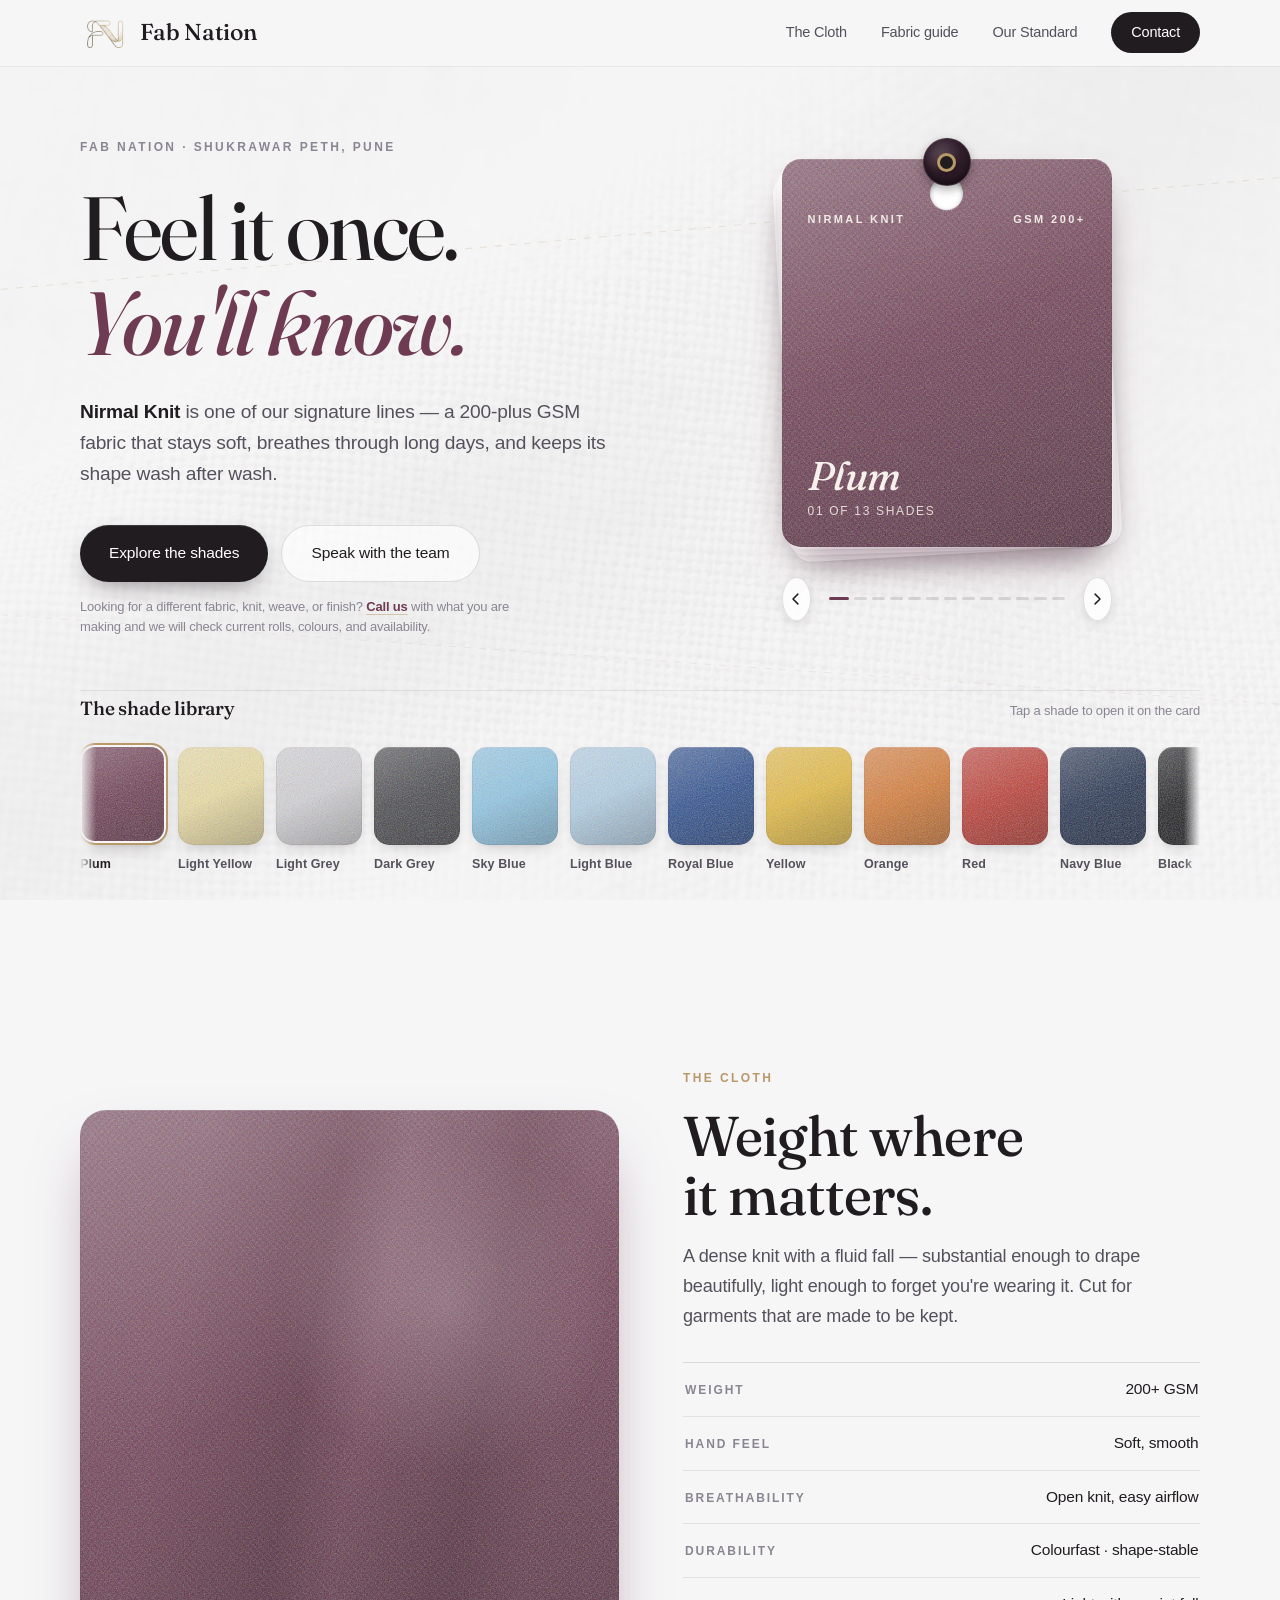
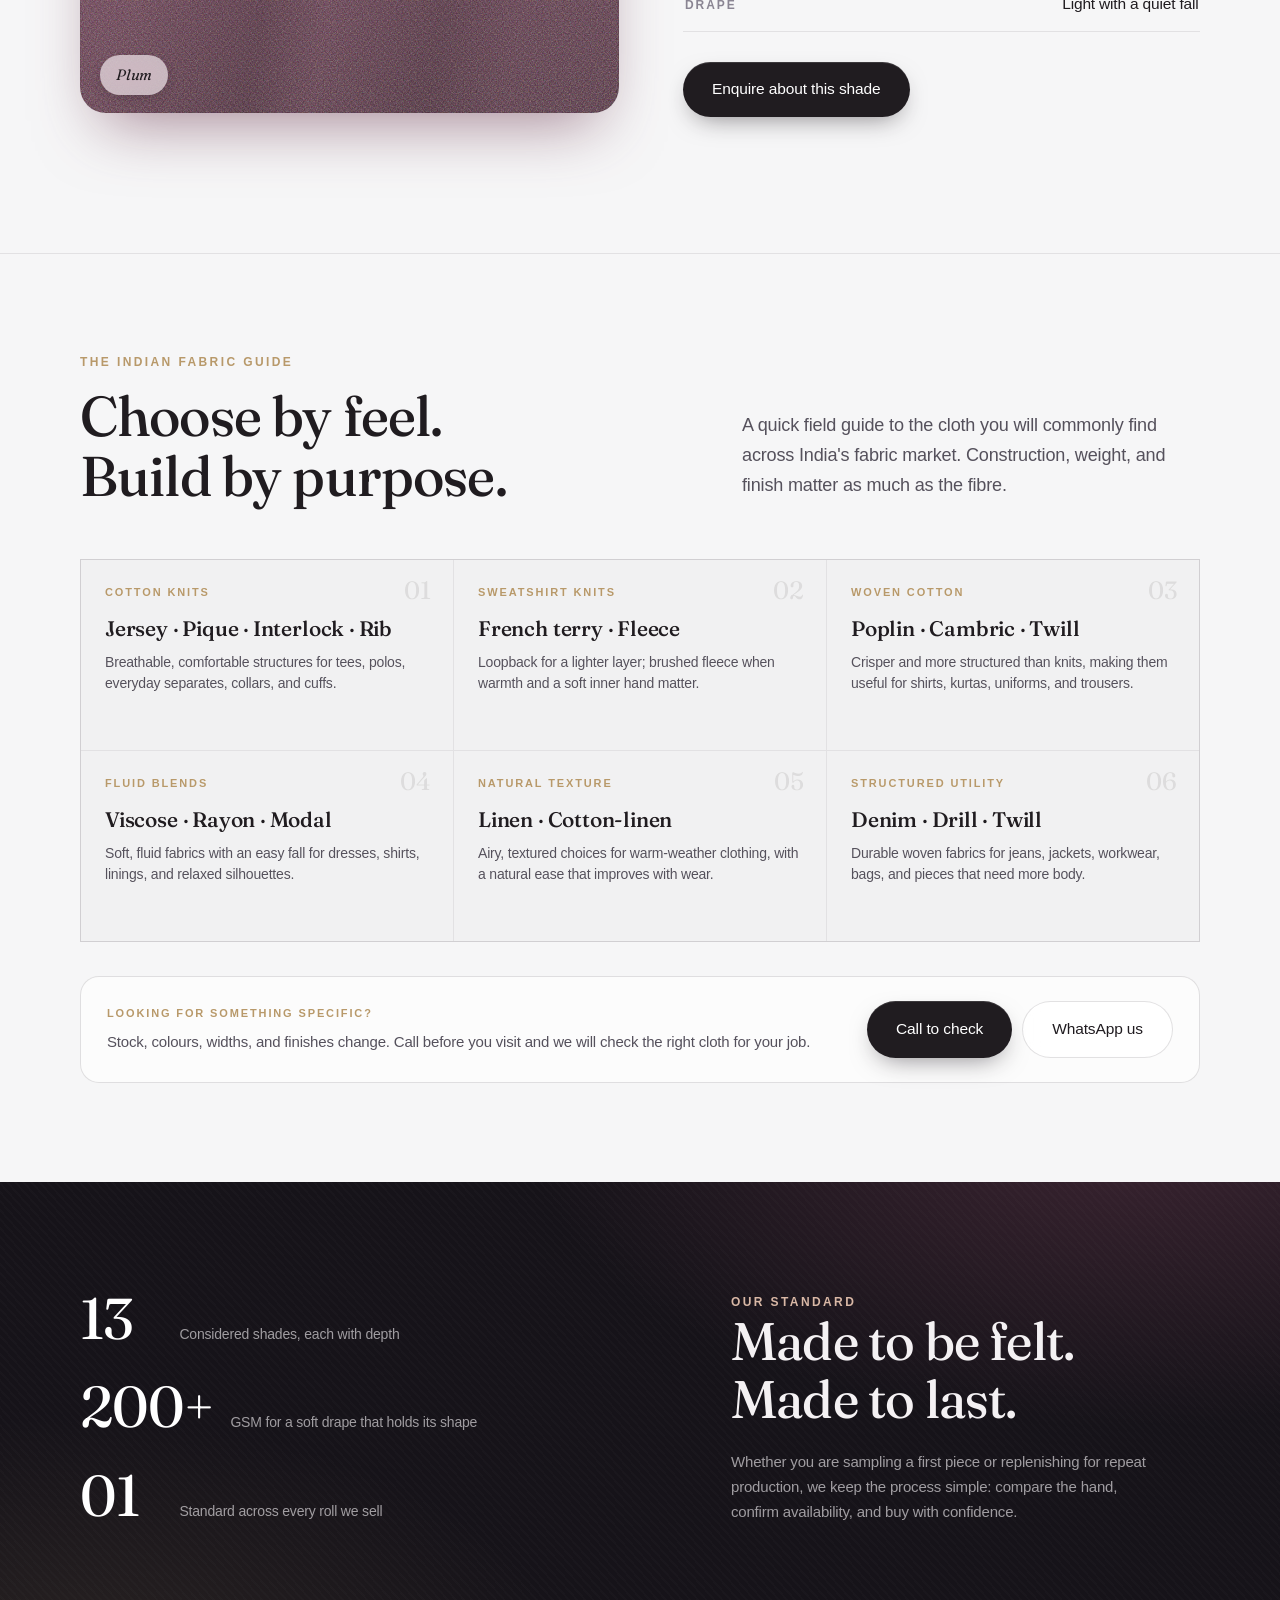
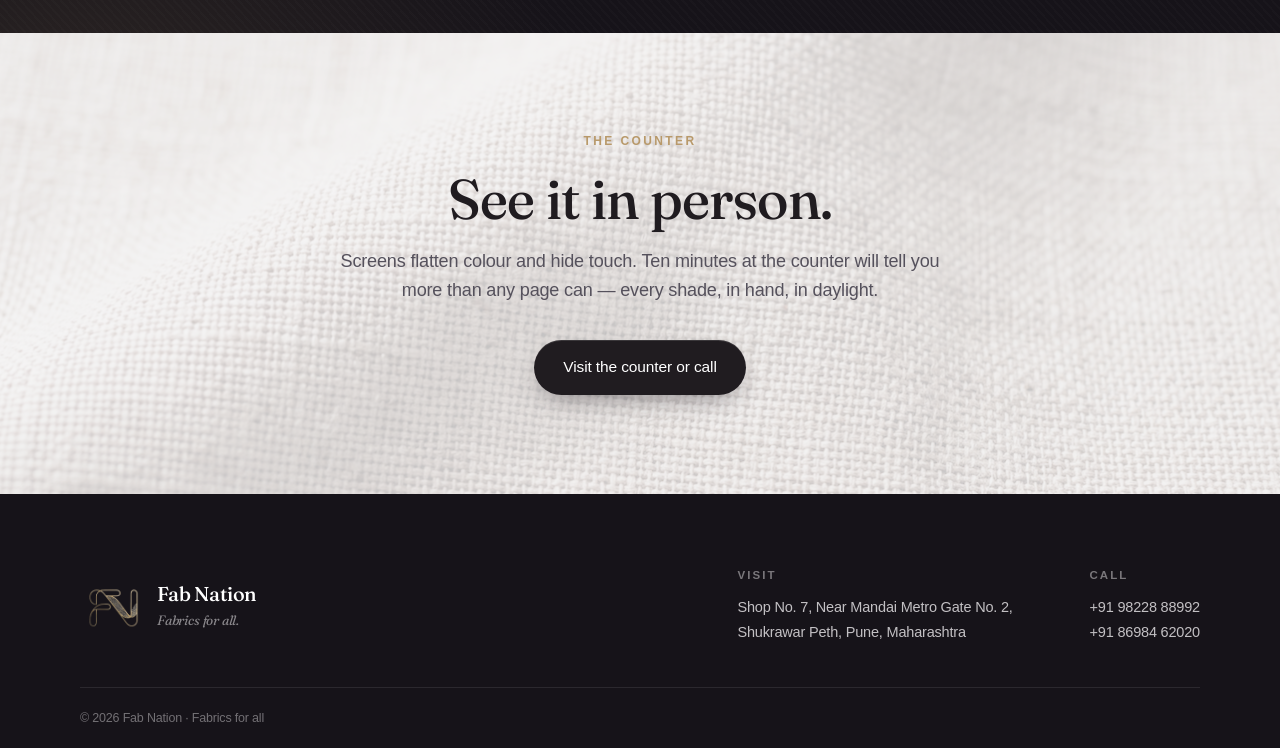
==== commit 7ce7dc7d: "Update stylesheet version and enhance load animations for improved user experience" ====
--- a/index.html
+++ b/index.html
@@ -13,7 +13,7 @@
   <link rel="preconnect" href="https://fonts.googleapis.com" />
   <link rel="preconnect" href="https://fonts.gstatic.com" crossorigin />
   <link href="https://fonts.googleapis.com/css2?family=Fraunces:opsz,wght@9..144,400..600&display=swap" rel="stylesheet" />
-  <link rel="stylesheet" href="styles.css?v=4" />
+  <link rel="stylesheet" href="styles.css?v=5" />
 </head>
 <body data-page="home">
 
--- a/styles.css
+++ b/styles.css
@@ -129,22 +129,30 @@
 
 /* page-load (hero) */
 .load {
-  opacity: 0;
-  transform: translateY(22px);
+  opacity: 1;
+  transform: none;
   transition: opacity 0.9s var(--ease-out), transform 0.9s var(--ease-out);
   transition-delay: calc(120ms + var(--ld, 0) * 110ms);
 }
-body.ready .load { opacity: 1; transform: none; }
+body.ready .load { animation: loadRise 0.9s var(--ease-out) both; animation-delay: calc(120ms + var(--ld, 0) * 110ms); }
+@keyframes loadRise {
+  from { opacity: 0; transform: translateY(22px); }
+  to { opacity: 1; transform: none; }
+}
 
 /* headline lines rise from a clipped mask */
 .hero-title .line { display: block; overflow: hidden; }
 .line-in {
   display: inline-block;
-  transform: translateY(112%);
+  transform: none;
   transition: transform 1s var(--ease-ios);
   transition-delay: calc(180ms + var(--ld, 0) * 130ms);
 }
-body.ready .line-in { transform: translateY(0); }
+body.ready .line-in { animation: lineRise 1s var(--ease-ios) both; animation-delay: calc(180ms + var(--ld, 0) * 130ms); }
+@keyframes lineRise {
+  from { opacity: 0; transform: translateY(112%); }
+  to { opacity: 1; transform: translateY(0); }
+}
 
 /* scroll reveal */
 .reveal {
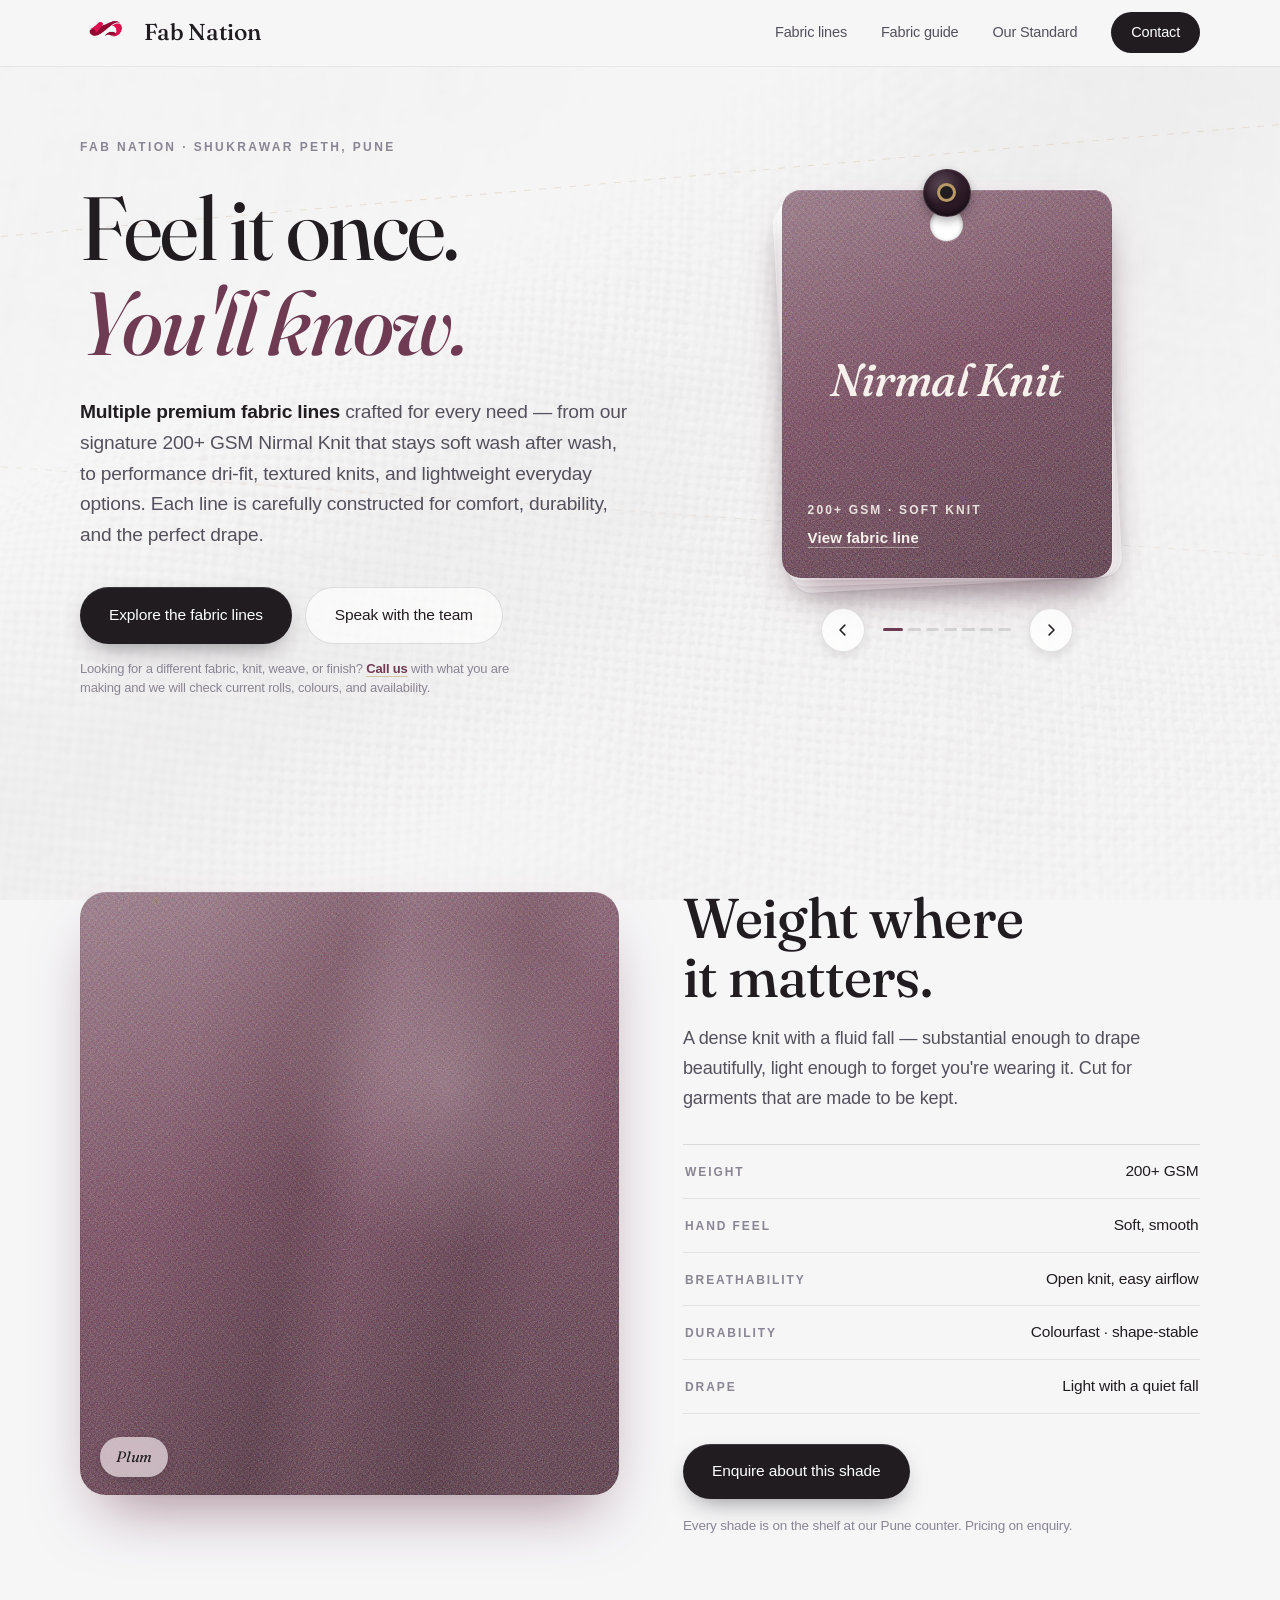
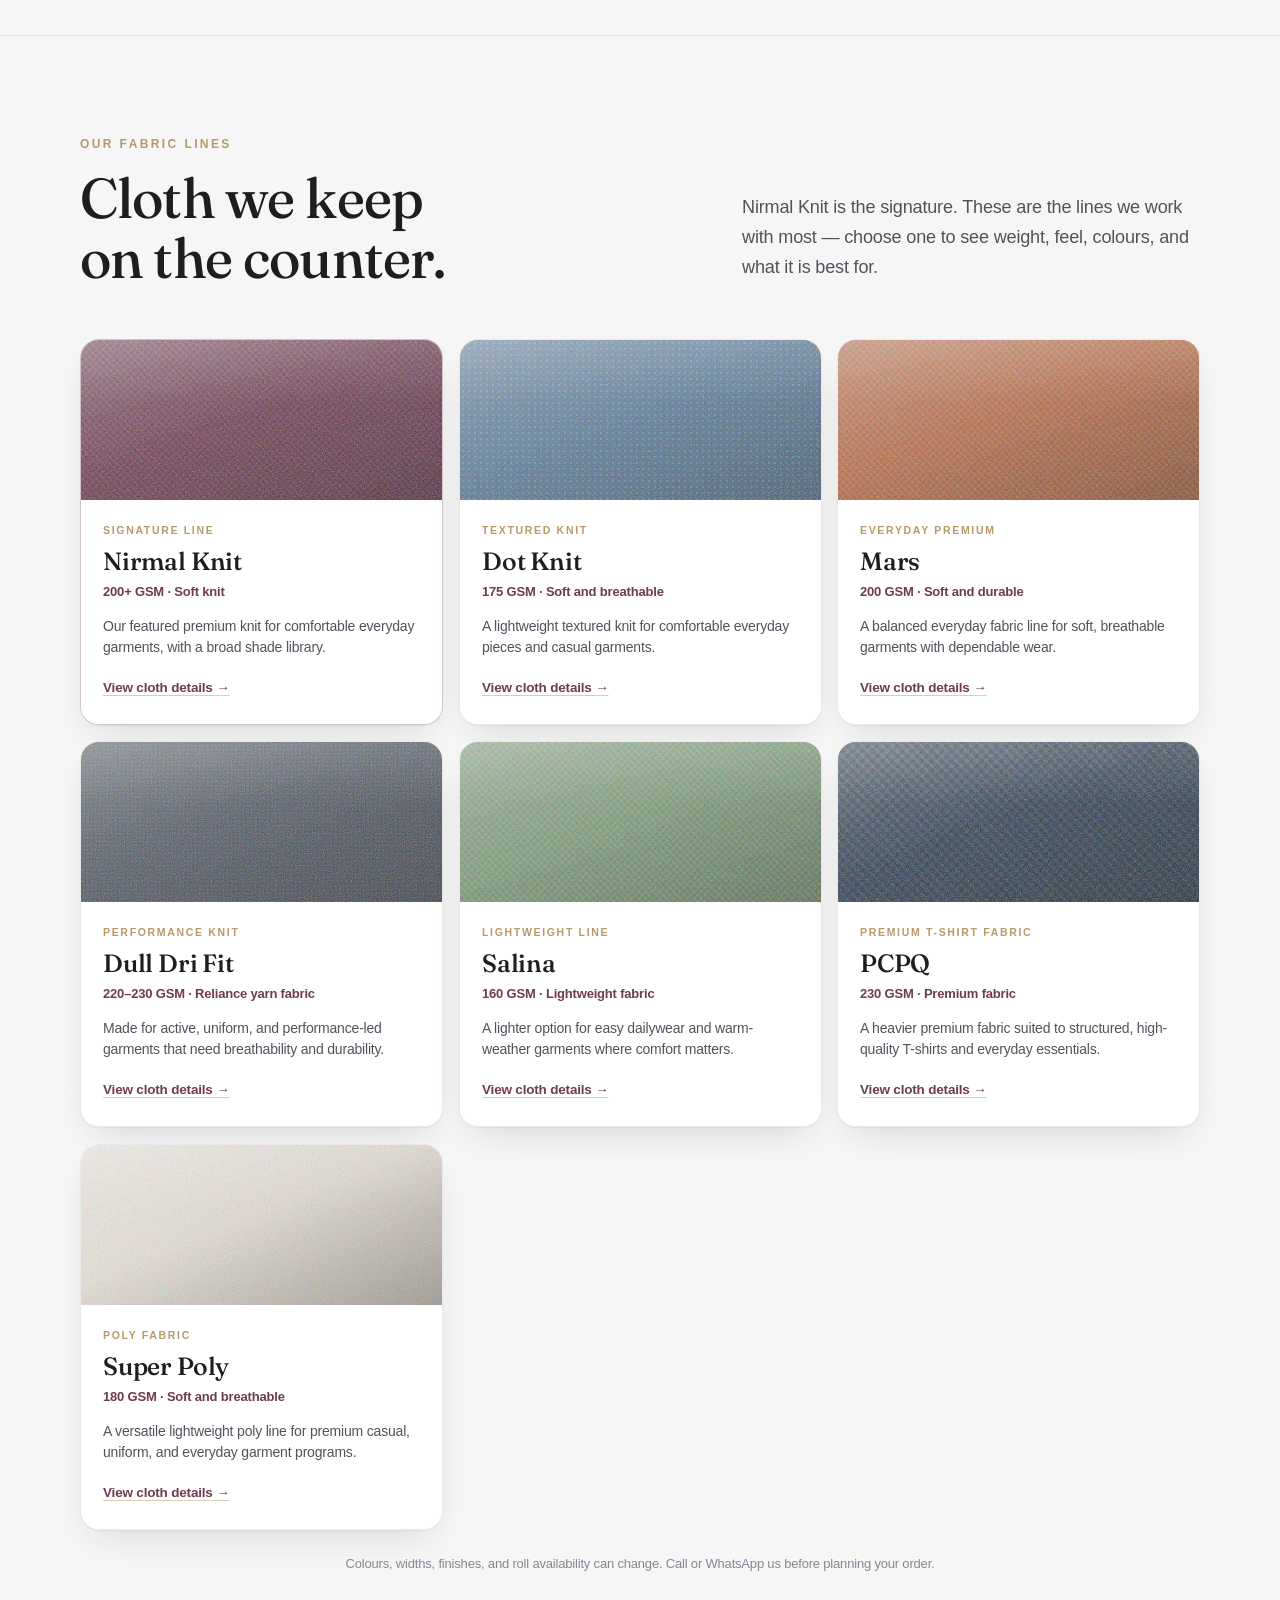
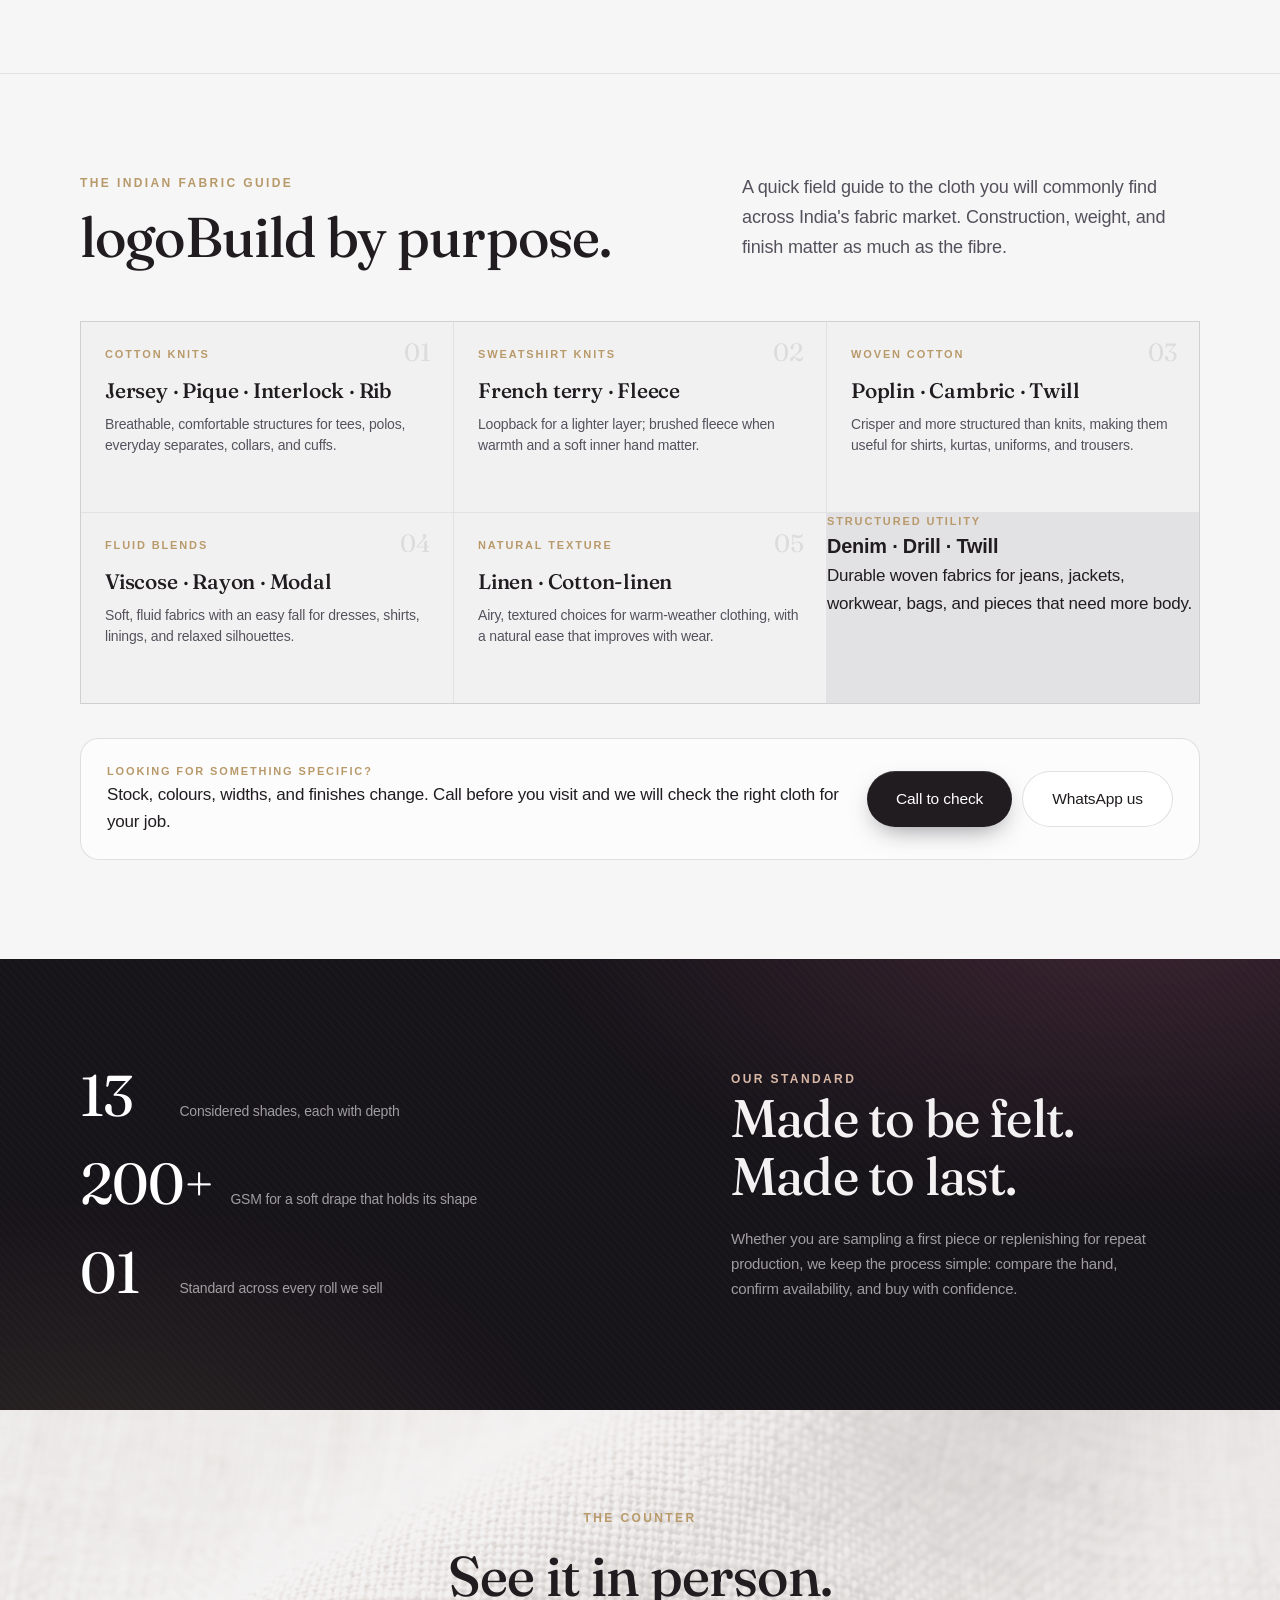
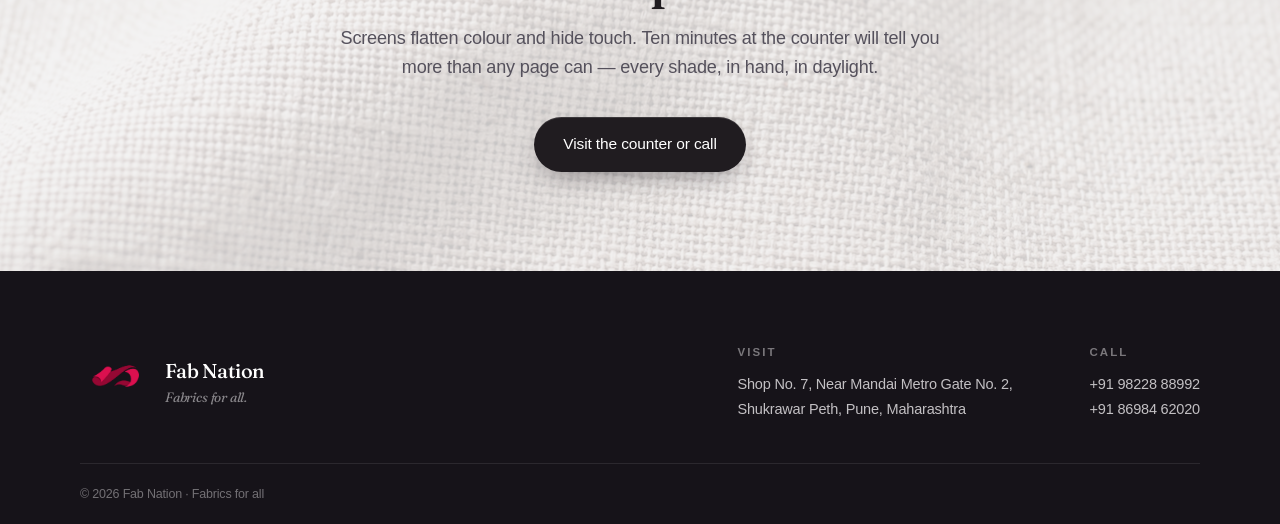
==== commit 35317e16: "feat: add product lines and details to fabric selection interface - Introduced PRODUCT_LINES object " ====
--- a/index.html
+++ b/index.html
@@ -4,16 +4,16 @@
   <meta charset="UTF-8" />
   <meta name="viewport" content="width=device-width, initial-scale=1.0, viewport-fit=cover" />
   <title>Fab Nation — Premium Fabrics · Pune</title>
-  <meta name="description" content="Explore Nirmal Knit, Fab Nation's signature 200+ GSM premium knit, and enquire about other fabric rolls, constructions, and finishes in Pune." />
+  <meta name="description" content="Explore Fab Nation's premium fabric lines including Nirmal Knit, Dot Knit, Dri Fit, and more — quality fabrics for every need in Pune." />
   <meta property="og:title" content="Fab Nation — Premium Fabrics" />
-  <meta property="og:description" content="Nirmal Knit is one of Fab Nation's signature fabrics. Call us to check other rolls, constructions, colours, and finishes in Pune." />
+  <meta property="og:description" content="Multiple premium fabric lines crafted for every need — from signature knits to performance fabrics. Visit us in Pune." />
   <meta property="og:type" content="website" />
   <meta name="theme-color" content="#f6f6f7" />
-  <link rel="icon" href="Logo-removebg-preview.png" type="image/png" />
+  <link rel="icon" href="logo.png" type="image/png" />
   <link rel="preconnect" href="https://fonts.googleapis.com" />
   <link rel="preconnect" href="https://fonts.gstatic.com" crossorigin />
   <link href="https://fonts.googleapis.com/css2?family=Fraunces:opsz,wght@9..144,400..600&display=swap" rel="stylesheet" />
-  <link rel="stylesheet" href="styles.css?v=5" />
+  <link rel="stylesheet" href="styles.css?v=11" />
 </head>
 <body data-page="home">
 
@@ -21,11 +21,11 @@
   <header class="nav" id="nav">
     <div class="nav-inner">
       <a class="nav-brand" href="#top" aria-label="Fab Nation — home">
-        <img class="nav-mark" src="Logo-removebg-preview.png" alt="" />
+        <img class="nav-mark" src="logo.png" alt="" />
         <span class="nav-wordmark">Fab&nbsp;Nation</span>
       </a>
       <nav class="nav-links" aria-label="Primary">
-        <a href="#cloth" data-nav="cloth">The Cloth</a>
+        <a href="#products" data-nav="products">Fabric lines</a>
         <a href="#fabrics" data-nav="fabrics">Fabric guide</a>
         <a href="#standard" data-nav="standard">Our Standard</a>
         <a class="nav-cta" href="contact.html">Contact</a>
@@ -50,43 +50,44 @@
             <span class="line"><span class="line-in emphasis" style="--ld:2">You'll know.</span></span>
           </h1>
           <p class="hero-sub load" style="--ld:3">
-            <strong>Nirmal Knit</strong> is one of our signature lines — a 200-plus GSM fabric
-            that stays soft, breathes through long days, and keeps its shape wash after wash.
+            <strong>Multiple premium fabric lines</strong> crafted for every need — from our signature
+            200+ GSM Nirmal Knit that stays soft wash after wash, to performance dri-fit, textured
+            knits, and lightweight everyday options. Each line is carefully constructed for comfort,
+            durability, and the perfect drape.
           </p>
           <div class="hero-actions load" style="--ld:4">
-            <a class="btn btn-primary" href="#book-zone">Explore the shades</a>
+            <a class="btn btn-primary" href="#products">Explore the fabric lines</a>
             <a class="btn btn-secondary" href="contact.html">Speak with the team</a>
           </div>
           <p class="hero-note load" style="--ld:4">Looking for a different fabric, knit, weave, or finish? <a href="tel:+919822888992">Call us</a> with what you are making and we will check current rolls, colours, and availability.</p>
         </div>
 
         <div class="book-zone" id="book-zone">
-          <div class="book" id="book" role="group" aria-label="Shade preview">
+          <div class="book" id="book" role="group" tabindex="0" aria-label="Shade preview" style="--fc:#6e3b52">
             <span class="book-ring" aria-hidden="true"></span>
             <div class="book-sway">
               <div class="book-tilt" id="bookTilt">
                 <div class="book-pages" aria-hidden="true"><i></i><i></i><i></i></div>
-                <article class="book-card" id="bookCard" style="--fc:#6e3b52; --card-ink:#f6f1ec">
+                <a class="book-card" id="bookCard" href="product.html?product=nirmal-knit" style="--fc:#6e3b52; --card-ink:#f6f1ec">
                   <span class="card-weave" aria-hidden="true"></span>
                   <span class="card-sheen" id="cardSheen" aria-hidden="true"></span>
                   <span class="card-hole" aria-hidden="true"></span>
                   <header class="card-head">
-                    <span>Nirmal Knit</span>
-                    <span>GSM 200+</span>
+                    <span id="heroProductName">Nirmal Knit</span>
                   </header>
                   <footer class="card-foot">
-                    <h2 class="card-name" id="cardName">Plum</h2>
-                    <p class="card-index"><span id="cardIndex">01</span> of 13 shades</p>
+                    <p class="card-gsm" id="heroProductSpec">200+ GSM</p>
+                    <span class="card-cta">View fabric line</span>
                   </footer>
-                </article>
+                </a>
               </div>
             </div>
             <div class="book-arrows">
-              <button class="book-arrow" id="prevShade" type="button" aria-label="Previous shade">
+              <button class="book-arrow" id="prevShade" type="button" aria-label="Previous fabric line">
                 <svg viewBox="0 0 24 24"><path d="M14.5 5.5L8 12l6.5 6.5"/></svg>
               </button>
               <div class="book-ticks" id="bookTicks" aria-hidden="true"></div>
-              <button class="book-arrow" id="nextShade" type="button" aria-label="Next shade">
+              <button class="book-arrow" id="nextShade" type="button" aria-label="Next fabric line">
                 <svg viewBox="0 0 24 24"><path d="M9.5 5.5L16 12l-6.5 6.5"/></svg>
               </button>
             </div>
@@ -94,14 +95,6 @@
         </div>
       </div>
 
-      <!-- Shade rail -->
-      <div class="container rail-zone reveal" data-delay="2">
-        <div class="rail-head">
-          <p class="rail-title">The shade library</p>
-          <p class="rail-hint">Tap a shade to open it on the card</p>
-        </div>
-        <div class="rail" id="rail" role="listbox" aria-label="All shades"></div>
-      </div>
     </section>
 
     <!-- ░ The cloth ░ -->
@@ -144,13 +137,115 @@
       </div>
     </section>
 
+    <!-- ░ Product lines ░ -->
+    <section class="section product-lines" id="products">
+      <div class="container">
+        <div class="product-lines-head reveal">
+          <div>
+            <p class="eyebrow eyebrow-brass">Our fabric lines</p>
+            <h2 class="section-title">Cloth we keep<br />on the counter.</h2>
+          </div>
+          <p class="section-sub">Nirmal Knit is the signature. These are the lines we work with most — choose one to see weight, feel, colours, and what it is best for.</p>
+        </div>
+
+        <div class="product-grid">
+          <a href="product.html?product=nirmal-knit" class="product-card product-card-featured reveal" style="--fc:#6e3b52; --card-ink:#f6f1ec">
+            <div class="product-swatch" aria-hidden="true">
+              <span class="swatch-weave"></span>
+            </div>
+            <div class="product-card-body">
+              <p class="product-kicker">Signature line</p>
+              <h3>Nirmal Knit</h3>
+              <p class="product-spec">200+ GSM · Soft knit</p>
+              <p>Our featured premium knit for comfortable everyday garments, with a broad shade library.</p>
+              <span class="product-cta">View cloth details →</span>
+            </div>
+          </a>
+          <a href="product.html?product=dot-knit" class="product-card reveal" data-delay="1" style="--fc:#5a7b9a; --card-ink:#f6f1ec">
+            <div class="product-swatch" aria-hidden="true">
+              <span class="swatch-dot"></span>
+            </div>
+            <div class="product-card-body">
+              <p class="product-kicker">Textured knit</p>
+              <h3>Dot Knit</h3>
+              <p class="product-spec">175 GSM · Soft and breathable</p>
+              <p>A lightweight textured knit for comfortable everyday pieces and casual garments.</p>
+              <span class="product-cta">View cloth details →</span>
+            </div>
+          </a>
+          <a href="product.html?product=mars" class="product-card reveal" data-delay="2" style="--fc:#b86a44; --card-ink:#f6f1ec">
+            <div class="product-swatch" aria-hidden="true">
+              <span class="swatch-weave"></span>
+            </div>
+            <div class="product-card-body">
+              <p class="product-kicker">Everyday premium</p>
+              <h3>Mars</h3>
+              <p class="product-spec">200 GSM · Soft and durable</p>
+              <p>A balanced everyday fabric line for soft, breathable garments with dependable wear.</p>
+              <span class="product-cta">View cloth details →</span>
+            </div>
+          </a>
+          <a href="product.html?product=dull-dri-fit" class="product-card reveal" style="--fc:#505763; --card-ink:#f6f1ec">
+            <div class="product-swatch" aria-hidden="true">
+              <span class="swatch-mesh"></span>
+            </div>
+            <div class="product-card-body">
+              <p class="product-kicker">Performance knit</p>
+              <h3>Dull Dri Fit</h3>
+              <p class="product-spec">220–230 GSM · Reliance yarn fabric</p>
+              <p>Made for active, uniform, and performance-led garments that need breathability and durability.</p>
+              <span class="product-cta">View cloth details →</span>
+            </div>
+          </a>
+          <a href="product.html?product=salina" class="product-card reveal" data-delay="1" style="--fc:#7a9b76; --card-ink:#f6f1ec">
+            <div class="product-swatch" aria-hidden="true">
+              <span class="swatch-weave"></span>
+            </div>
+            <div class="product-card-body">
+              <p class="product-kicker">Lightweight line</p>
+              <h3>Salina</h3>
+              <p class="product-spec">160 GSM · Lightweight fabric</p>
+              <p>A lighter option for easy dailywear and warm-weather garments where comfort matters.</p>
+              <span class="product-cta">View cloth details →</span>
+            </div>
+          </a>
+          <a href="product.html?product=pcpq" class="product-card reveal" data-delay="2" style="--fc:#2c3e50; --card-ink:#f6f1ec">
+            <div class="product-swatch" aria-hidden="true">
+              <span class="swatch-thick"></span>
+            </div>
+            <div class="product-card-body">
+              <p class="product-kicker">Premium T-shirt fabric</p>
+              <h3>PCPQ</h3>
+              <p class="product-spec">230 GSM · Premium fabric</p>
+              <p>A heavier premium fabric suited to structured, high-quality T-shirts and everyday essentials.</p>
+              <span class="product-cta">View cloth details →</span>
+            </div>
+          </a>
+          <a href="product.html?product=super-poly" class="product-card reveal" data-delay="3" style="--fc:#e8e0d5; --card-ink:#201c20">
+            <div class="product-swatch" aria-hidden="true">
+              <span class="swatch-smooth"></span>
+            </div>
+            <div class="product-card-body">
+              <p class="product-kicker">Poly fabric</p>
+              <h3>Super Poly</h3>
+              <p class="product-spec">180 GSM · Soft and breathable</p>
+              <p>A versatile lightweight poly line for premium casual, uniform, and everyday garment programs.</p>
+              <span class="product-cta">View cloth details →</span>
+            </div>
+          </a>
+        </div>
+
+        <div class="product-lines-note reveal" data-delay="2">Colours, widths, finishes, and roll availability can change. Call or WhatsApp us before planning your order.</div>
+      </div>
+    </section>
+
     <!-- ░ Fabric guide ░ -->
     <section class="section fabric-guide" id="fabrics">
       <div class="container">
         <div class="fabric-guide-head reveal">
           <div>
             <p class="eyebrow eyebrow-brass">The Indian fabric guide</p>
-            <h2 class="section-title">Choose by feel.<br />Build by purpose.</h2>
+            <h2 class="section-title">logoBuild by purpose.</h2>
           </div>
           <p class="section-sub">A quick field guide to the cloth you will commonly find across India's fabric market. Construction, weight, and finish matter as much as the fibre.</p>
         </div>
@@ -181,7 +276,7 @@
             <h3>Linen · Cotton-linen</h3>
             <p>Airy, textured choices for warm-weather clothing, with a natural ease that improves with wear.</p>
           </article>
-          <article class="fabric-item reveal" data-delay="2" tabindex="0">
+          <article class="productsem reveal" data-delay="2" tabindex="0">
             <p class="fabric-type">Structured utility</p>
             <h3>Denim · Drill · Twill</h3>
             <p>Durable woven fabrics for jeans, jackets, workwear, bags, and pieces that need more body.</p>
@@ -191,7 +286,7 @@
         <div class="fabric-guide-cta reveal" data-delay="2">
           <div>
             <p class="fabric-type">Looking for something specific?</p>
-            <p class="fabric-cta-text">Stock, colours, widths, and finishes change. Call before you visit and we will check the right cloth for your job.</p>
+            <p class="fabri5-cta-text">Stock, colours, widths, and finishes change. Call before you visit and we will check the right cloth for your job.</p>
           </div>
           <div class="fabric-cta-actions">
             <a class="btn btn-primary" href="tel:+919822888992">Call to check</a>
@@ -238,7 +333,7 @@
   <footer class="footer">
     <div class="container footer-inner">
       <div class="footer-brand">
-        <img class="footer-mark" src="Logo-removebg-preview.png" alt="" />
+        <img class="footer-mark" src="logo.png" alt="" />
         <div>
           <p class="footer-name">Fab Nation</p>
           <p class="footer-tag">Fabrics for all.</p>
@@ -269,9 +364,9 @@
       <svg viewBox="0 0 24 24"><path d="M4 11l8-7 8 7v8a1.5 1.5 0 0 1-1.5 1.5H14v-6h-4v6H5.5A1.5 1.5 0 0 1 4 19v-8Z"/></svg>
       <span>Home</span>
     </a>
-    <a class="tab" href="#cloth" data-tab="cloth">
+    <a class="tab" href="#products" data-tab="products">
       <svg viewBox="0 0 24 24"><path d="M4.5 8.5l7.5-4.5 7.5 4.5v7L12 20l-7.5-4.5v-7Z"/><path d="M4.5 8.5L12 13l7.5-4.5M12 13v7"/></svg>
-      <span>The Cloth</span>
+      <span>Fabric lines</span>
     </a>
     <a class="tab" href="contact.html" data-tab="contact">
       <svg viewBox="0 0 24 24"><path d="M6.5 4h3l1.5 4-2 1.5a12 12 0 0 0 5.5 5.5l1.5-2 4 1.5v3c0 1-1 2-2 2C10 19.5 4.5 14 4.5 6c0-1 1-2 2-2Z"/></svg>
@@ -279,6 +374,6 @@
     </a>
   </nav>
 
-  <script src="script.js"></script>
+  <script src="script.js?v=4"></script>
 </body>
 </html>
--- a/styles.css
+++ b/styles.css
@@ -200,8 +200,8 @@
 }
 .nav-mark {
   display: block;
-  width: 48px;
-  height: 42px;
+  width: 52px;
+  height: 46px;
   object-fit: contain;
 }
 .nav-wordmark {
@@ -428,7 +428,7 @@
   position: absolute;
   inset: 0;
   border-radius: var(--radius-md);
-  background: var(--card);
+  background: #ffffff;
   box-shadow: var(--shadow-soft);
 }
 .book-pages i:nth-child(1) { transform: rotate(-3.2deg) translateY(7px); }
@@ -456,21 +456,24 @@
   flex-direction: column;
   justify-content: space-between;
   padding: 26px;
-  transition: background 0.6s ease, box-shadow 0.6s ease;
-}
-.book-card.swap-out { animation: cardOut 0.36s cubic-bezier(0.5, 0, 0.75, 0) forwards; }
-.book-card.swap-in  { animation: cardIn 0.62s var(--ease-ios); }
+  cursor: pointer;
+  transition: box-shadow 0.6s ease;
+}
+.book-card:hover:not(.swap-out):not(.swap-in) { transform: translateY(-3px); }
+.book-card.swap-out { animation: cardOut 0.28s cubic-bezier(0.5, 0, 0.75, 0) forwards; }
+.book-card.swap-in  { animation: cardIn 0.52s var(--ease-ios); }
 @keyframes cardOut {
-  to { transform: translate3d(-13%, 3%, 0) rotate(-7deg); opacity: 0; }
+  to { transform: translate3d(-10%, 2%, 0) rotate(-6deg); }
 }
 @keyframes cardIn {
-  from { transform: translate3d(11%, -3%, 0) rotate(5deg); opacity: 0; }
-  60%  { opacity: 1; }
+  from { transform: translate3d(10%, -2%, 0) rotate(5deg); opacity: 0.35; }
+  to { transform: none; opacity: 1; }
 }
 
 .card-weave {
   position: absolute;
   inset: 0;
+  pointer-events: none;
   background:
     repeating-linear-gradient(46deg, rgba(255, 255, 255, 0.05) 0 2px, transparent 2px 5px),
     repeating-linear-gradient(-46deg, rgba(0, 0, 0, 0.045) 0 2px, transparent 2px 5px);
@@ -480,9 +483,9 @@
 .card-sheen {
   position: absolute;
   inset: -30%;
+  pointer-events: none;
   background: linear-gradient(115deg, transparent 42%, rgba(255, 255, 255, 0.3) 50%, transparent 58%);
   transform: translateX(-85%);
-  pointer-events: none;
 }
 .card-sheen.run { animation: sheen 0.95s var(--ease-out); }
 @keyframes sheen { to { transform: translateX(85%); } }
@@ -495,6 +498,7 @@
   width: 33px;
   height: 33px;
   border-radius: 50%;
+  pointer-events: none;
   background: var(--card);
   box-shadow:
     inset 0 2px 5px rgba(0, 0, 0, 0.34),
@@ -502,23 +506,50 @@
 }
 
 .card-head {
+  flex: 1;
   display: flex;
-  justify-content: space-between;
-  gap: 12px;
-  margin-top: 26px;
-  font-size: 11px;
-  font-weight: 650;
-  letter-spacing: 0.22em;
-  text-transform: uppercase;
-  opacity: 0.95;
+  align-items: center;
+  justify-content: center;
+  margin-top: 42px;
+  padding-inline: 6px;
+  text-align: center;
+}
+.card-head span {
+  font-family: var(--font-display);
+  font-optical-sizing: auto;
+  font-size: clamp(2.15rem, 5.2vw, 2.85rem);
+  font-weight: 480;
+  font-style: italic;
+  letter-spacing: -0.02em;
+  line-height: 1.08;
 }
 .card-foot .card-name {
-  font-family: var(--font-display);
+  font-fami{
+  text-align: center;
+}
+.card-foot ly: var(--font-display);
   font-weight: 470;
   font-style: italic;
   font-size: clamp(2rem, 5vw, 2.5rem);
   letter-spacing: -0.01em;
   line-height: 1.05;
+}
+.card-foot .card-gsm {
+  margin-bottom: 4px;
+  font-size: 12px;
+  font-weight: 650;
+  letter-spacing: 0.18em;
+  text-transform: uppercase;
+  opacity: 0.9;
+}
+.card-cta {
+  display: inline-block;
+  font-size: 15px;
+  font-weight: 620;
+  letter-spacing: 0.01em;
+  text-decoration: underline;
+  text-underline-offset: 4px;
+  text-decoration-color: color-mix(in srgb, currentColor 45%, transparent);
 }
 .card-foot .card-index {
   margin-top: 5px;
@@ -597,6 +628,16 @@
   mask-image: linear-gradient(90deg, transparent, #000 16px, #000 calc(100% - 16px), transparent);
 }
 .rail::-webkit-scrollbar { display: none; }
+.product-hero-rail { display: grid; grid-template-columns: repeat(2, minmax(0, 1fr)); gap: 9px; overflow: visible; padding: 8px 0 0; mask-image: none; -webkit-mask-image: none; }
+.product-hero-link { display: grid; grid-template-columns: 34px 1fr 14px; align-items: center; gap: 10px; min-width: 0; padding: 10px; border: 1px solid var(--line); border-radius: 12px; background: rgba(255, 255, 255, 0.7); transition: transform 0.35s var(--ease-ios), border-color 0.3s ease, background 0.3s ease, box-shadow 0.35s ease; }
+.product-hero-link:hover { transform: translateY(-3px); border-color: rgba(184, 153, 106, 0.56); background: #fff; box-shadow: var(--shadow-soft); }
+.product-hero-link-mark { display: grid; place-items: center; width: 34px; height: 34px; border-radius: 10px; color: var(--plum); background: var(--plum-wash); font-family: var(--font-display); font-size: 16px; font-weight: 600; letter-spacing: -0.06em; }
+.product-hero-link span:nth-child(2) { display: grid; gap: 2px; min-width: 0; text-align: left; }
+.product-hero-link strong { overflow: hidden; color: var(--ink); font-size: 12px; text-overflow: ellipsis; white-space: nowrap; }
+.product-hero-link small { color: var(--plum); font-size: 10px; font-weight: 650; }
+.product-hero-link svg { width: 14px; height: 14px; }
+.product-hero-link svg path { fill: none; stroke: var(--ink-faint); stroke-linecap: round; stroke-linejoin: round; stroke-width: 1.8; }
+.hero .book-arrows { display: flex; }
 
 .chip {
   flex: 0 0 auto;
@@ -730,6 +771,162 @@
 }
 .fabric-cta-text { margin-top: 7px; max-width: 52em; color: var(--ink-soft); font-size: 15px; }
 .fabric-cta-actions { display: flex; flex-wrap: wrap; gap: 10px; flex: 0 0 auto; }
+
+/* — product lines — */
+.product-lines { border-top: 1px solid var(--line); }
+.product-lines-head {
+  display: grid;
+  grid-template-columns: 1fr 0.8fr;
+  gap: clamp(32px, 7vw, 100px);
+  align-items: end;
+}
+.product-lines-head .section-title { margin-top: 14px; }
+.product-lines-head .section-sub { margin: 0 0 4px; }
+.product-grid {
+  display: grid;
+  grid-template-columns: repeat(3, 1fr);
+  gap: 16px;
+  margin-top: 52px;
+}
+.product-card {
+  display: block;
+  overflow: hidden;
+  border: 1px solid var(--line);
+  border-radius: var(--radius-md);
+  background: var(--card);
+  box-shadow: var(--shadow-soft);
+  transition: transform 0.45s var(--ease-ios), box-shadow 0.45s ease, border-color 0.3s ease;
+  color: var(--ink);
+}
+.product-card:hover { transform: translateY(-5px); border-color: rgba(184, 153, 106, 0.48); box-shadow: var(--shadow-float); }
+.product-card-featured { border-color: rgba(110, 59, 82, 0.3); }
+
+.product-swatch {
+  position: relative;
+  min-height: 160px;
+  overflow: hidden;
+  background:
+    var(--noise),
+    linear-gradient(158deg, color-mix(in srgb, var(--fc) 74%, white) 0%, var(--fc) 46%, color-mix(in srgb, var(--fc) 72%, black) 100%);
+  background-size: 140px 140px, cover;
+}
+.product-swatch::before {
+  content: "";
+  position: absolute;
+  inset: 0;
+  background: linear-gradient(180deg, rgba(255,255,255,0.12) 0%, transparent 40%);
+}
+
+/* Fabric weave textures */
+.swatch-weave {
+  position: absolute;
+  inset: 0;
+  background:
+    repeating-linear-gradient(46deg, rgba(255, 255, 255, 0.07) 0 2px, transparent 2px 5px),
+    repeating-linear-gradient(-46deg, rgba(0, 0, 0, 0.06) 0 2px, transparent 2px 5px);
+  mix-blend-mode: overlay;
+}
+.swatch-dot {
+  position: absolute;
+  inset: 0;
+  background: radial-gradient(circle, rgba(255,255,255,0.15) 1px, transparent 1px);
+  background-size: 6px 6px;
+  mix-blend-mode: overlay;
+}
+.swatch-mesh {
+  position: absolute;
+  inset: 0;
+  background:
+    repeating-linear-gradient(0deg, rgba(255, 255, 255, 0.05) 0 1px, transparent 1px 4px),
+    repeating-linear-gradient(90deg, rgba(0, 0, 0, 0.05) 0 1px, transparent 1px 4px);
+  mix-blend-mode: overlay;
+}
+.swatch-thick {
+  position: absolute;
+  inset: 0;
+  background:
+    repeating-linear-gradient(45deg, rgba(255, 255, 255, 0.09) 0 3px, transparent 3px 7px),
+    repeating-linear-gradient(-45deg, rgba(0, 0, 0, 0.07) 0 3px, transparent 3px 7px);
+  mix-blend-mode: overlay;
+}
+.swatch-smooth {
+  position: absolute;
+  inset: 0;
+  background: linear-gradient(135deg, rgba(255,255,255,0.2) 0%, rgba(0,0,0,0.05) 100%);
+}
+
+.product-card-body { padding: 22px 22px 24px; background: var(--card); }
+.product-kicker { color: var(--brass); font-size: 10.5px; font-weight: 700; letter-spacing: 0.16em; text-transform: uppercase; }
+.product-card h3 { margin-top: 9px; font-family: var(--font-display); font-size: 25px; font-weight: 520; line-height: 1.08; color: var(--ink); }
+.product-spec { margin-top: 7px; color: var(--plum); font-size: 13px; font-weight: 650; }
+.product-card-body > p:not(.product-kicker):not(.product-spec):not(.product-cta) { margin-top: 13px; color: var(--ink-soft); font-size: 14px; line-height: 1.55; }
+.product-cta { display: inline-flex; margin-top: 18px; color: var(--plum); font-size: 13.5px; font-weight: 650; text-decoration: underline; text-decoration-color: var(--brass-soft); text-underline-offset: 3px; transition: transform 0.3s var(--ease-ios); }
+.product-card:hover .product-cta { transform: translateX(4px); }
+.product-lines-note { margin-top: 24px; color: var(--ink-faint); font-size: 13px; text-align: center; }
+
+/* — individual cloth page — */
+.product-hero {
+  padding: calc(var(--nav-h) + clamp(44px, 8vh, 84px)) 0 clamp(62px, 10vh, 112px);
+  overflow: hidden;
+}
+.product-hero-inner { position: relative; }
+.product-hero .back-link { margin-bottom: 8px; }
+.product-hero-grid {
+  display: grid;
+  grid-template-columns: 0.86fr 1.14fr;
+  gap: clamp(38px, 7vw, 100px);
+  align-items: center;
+  margin-top: 28px;
+}
+.product-hero-copy .page-title { margin-top: 14px; }
+.product-hero-spec { margin-top: 18px; color: var(--plum); font-size: 15px; font-weight: 700; letter-spacing: 0.04em; }
+.product-cloth-stage { min-width: 0; }
+.product-cloth-stage .cloth-render { aspect-ratio: 1 / 1.08; }
+.product-color-controls { display: flex; align-items: center; justify-content: center; gap: 14px; margin-top: 24px; }
+.product-color-rail { display: flex; gap: 9px; max-width: 100%; overflow-x: auto; padding: 5px 3px 9px; scrollbar-width: none; }
+.product-color-rail::-webkit-scrollbar { display: none; }
+.product-color-chip { display: grid; flex: 0 0 42px; gap: 5px; justify-items: center; color: var(--ink-faint); cursor: pointer; }
+.product-color-chip i { display: block; width: 32px; height: 32px; border-radius: 50%; background: var(--swatch); border: 2px solid transparent; box-shadow: 0 4px 9px -6px rgba(32, 28, 32, 0.5), inset 0 1px 2px rgba(255, 255, 255, 0.36); transition: transform 0.3s var(--ease-ios), box-shadow 0.3s ease; }
+.product-color-chip small { max-width: 48px; overflow: hidden; font-size: 9px; line-height: 1.1; text-overflow: ellipsis; white-space: nowrap; }
+.product-color-chip:hover i { transform: translateY(-3px); }
+.product-color-chip[aria-selected="true"] { color: var(--ink); }
+.product-color-chip[aria-selected="true"] i { border-color: var(--brass); box-shadow: 0 0 0 2px var(--paper), 0 0 0 4px var(--brass); transform: translateY(-2px); }
+.product-swatch-stage {
+  position: relative;
+  min-height: 470px;
+  padding: 30px;
+  overflow: hidden;
+  border-radius: var(--radius-lg);
+  background:
+    radial-gradient(circle at 80% 12%, color-mix(in srgb, var(--product-accent) 42%, white), transparent 34%),
+    linear-gradient(145deg, color-mix(in srgb, var(--product-accent) 76%, white), var(--product-accent-soft));
+  box-shadow: var(--shadow-float);
+}
+.product-swatch-stage::before {
+  content: "";
+  position: absolute;
+  inset: 0;
+  opacity: 0.24;
+  background: var(--noise), repeating-linear-gradient(45deg, rgba(255, 255, 255, 0.18) 0 1px, transparent 1px 7px), repeating-linear-gradient(-45deg, rgba(0, 0, 0, 0.12) 0 1px, transparent 1px 7px);
+  mix-blend-mode: overlay;
+}
+.product-swatch-mark { position: relative; z-index: 1; color: rgba(255, 255, 255, 0.82); font-family: var(--font-display); font-size: 32px; font-weight: 600; letter-spacing: -0.05em; }
+.product-stage-label { position: relative; z-index: 1; margin-top: 8px; color: rgba(255, 255, 255, 0.76); font-size: 12px; font-weight: 650; letter-spacing: 0.14em; text-transform: uppercase; }
+.product-swatch-grid { position: relative; z-index: 1; display: grid; grid-template-columns: repeat(4, 1fr); gap: 13px; margin-top: 38px; }
+.product-swatch { display: grid; gap: 7px; min-width: 0; }
+.product-swatch i { display: block; aspect-ratio: 1; border-radius: 50%; background: var(--swatch); border: 3px solid rgba(255, 255, 255, 0.56); box-shadow: 0 6px 13px -8px rgba(32, 28, 32, 0.65), inset 0 1px 2px rgba(255, 255, 255, 0.36); transition: transform 0.35s var(--ease-ios); }
+.product-swatch:hover i { transform: translateY(-4px) scale(1.06); }
+.product-swatch small { overflow: hidden; color: rgba(255, 255, 255, 0.8); font-size: 10px; line-height: 1.2; text-overflow: ellipsis; white-space: nowrap; }
+.product-details-section { border-top: 1px solid var(--line); }
+.product-details-grid { display: grid; grid-template-columns: 0.85fr 1.15fr; gap: clamp(38px, 8vw, 120px); align-items: start; }
+.product-detail-list { border-top: 1px solid var(--hairline); }
+.product-detail-list > div { display: grid; grid-template-columns: 0.7fr 1.3fr; gap: 20px; padding: 17px 0; border-bottom: 1px solid var(--line); }
+.product-detail-list dt { color: var(--ink-faint); font-size: 12px; font-weight: 650; letter-spacing: 0.14em; text-transform: uppercase; }
+.product-detail-list dd { color: var(--ink); font-size: 16px; font-weight: 540; }
+.product-callout { padding-top: 0; }
+.product-callout-inner { display: flex; align-items: center; justify-content: space-between; gap: 34px; padding: 34px; border-radius: var(--radius-md); background: var(--plum-wash); }
+.product-callout-inner .section-title { margin-top: 12px; }
+.product-callout-inner .section-sub { margin-top: 12px; }
 
 /* — the cloth — */
 .cloth-grid {
@@ -771,6 +968,14 @@
 .cloth-render:focus-visible::after {
   opacity: 0.9;
   transform: scale(1.08) rotate(0deg);
+}
+.cloth-render.shade-swap .render-glow {
+  animation: clothSheen 0.7s var(--ease-out);
+}
+@keyframes clothSheen {
+  from { opacity: 0.15; }
+  40% { opacity: 1; }
+  to { opacity: 1; }
 }
 .render-fold {
   position: absolute;
@@ -1048,14 +1253,24 @@
 .back-link {
   display: inline-flex;
   align-items: center;
-  gap: 7px;
+  gap: 8px;
+  padding: 8px 14px 8px 11px;
+  border: 1px solid var(--hairline);
+  border-radius: 990px;
+  background: rgba(255, 255, 255, 0.72);
   font-size: 14px;
   font-weight: 550;
-  color: var(--plum);
-  transition: transform 0.3s var(--ease-ios);
-}
-.back-link:hover { transform: translateX(-3px); }
-.back-link svg { width: 14px; height: 14px; }
+  color: var(--ink-soft);
+  box-shadow: 0 1px 2px rgba(32, 28, 32, 0.04);
+  transition: transform 0.3s var(--ease-ios), color 0.25s ease, background 0.25s ease, border-color 0.25s ease;
+}
+.back-link:hover {
+  color: var(--ink);
+  background: #fff;
+  border-color: rgba(32, 28, 32, 0.18);
+  transform: translateX(-3px);
+}
+.back-link svg { width: 14px; height: 14px; flex: 0 0 auto; }
 .back-link svg path { fill: none; stroke: currentColor; stroke-width: 2; stroke-linecap: round; stroke-linejoin: round; }
 
 .page-title {
@@ -1214,8 +1429,8 @@
 .footer-brand { display: flex; align-items: center; gap: 13px; }
 .footer-mark {
   display: block;
-  width: 64px;
-  height: 56px;
+  width: 72px;
+  height: 64px;
   object-fit: contain;
 }
 .footer-name {
@@ -1287,6 +1502,13 @@
   .fabric-guide-head { grid-template-columns: 1fr; gap: 8px; }
   .fabric-guide-head .section-sub { max-width: 38em; }
   .fabric-grid { grid-template-columns: repeat(2, 1fr); }
+  .product-lines-head { grid-template-columns: 1fr; gap: 8px; }
+  .product-lines-head .section-sub { max-width: 38em; }
+  .product-grid { grid-template-columns: repeat(2, 1fr); }
+  .product-hero-grid { grid-template-columns: 1fr; gap: 34px; }
+  .product-cloth-stage .cloth-render { aspect-ratio: 1 / 1.02; }
+  .product-details-grid { grid-template-columns: 1fr; gap: 34px; }
+  .product-callout-inner { align-items: flex-start; flex-direction: column; }
   .hero-grid { grid-template-columns: 1fr; text-align: left; }
   .book-zone { padding-top: 26px; order: 2; }
   .hero-copy { order: 1; }
@@ -1298,7 +1520,7 @@
 @media (max-width: 560px) {
   .container { width: calc(100% - 40px); }
   .nav-inner { width: calc(100% - 32px); }
-  .nav-mark { width: 42px; height: 37px; }
+  .nav-mark { width: 46px; height: 40px; }
   .nav-wordmark { font-size: 20px; }
   .hero-actions .btn,
   .cloth-actions .btn { flex: 1 1 auto; }
@@ -1310,6 +1532,13 @@
   .chip { width: 74px; }
   .fabric-grid { grid-template-columns: 1fr; margin-top: 36px; }
   .fabric-item { min-height: 0; padding: 22px; }
+  .product-grid { grid-template-columns: 1fr; margin-top: 36px; }
+  .product-card-body { padding: 20px; }
+  .product-hero { padding-top: calc(var(--nav-h) + 36px); }
+  .product-cloth-stage .cloth-render { aspect-ratio: 1 / 1.05; }
+  .product-color-controls { gap: 7px; }
+  .product-callout-inner { padding: 24px; }
+  .product-callout-inner .btn { width: 100%; }
   .fabric-guide-cta { align-items: stretch; flex-direction: column; padding: 22px; }
   .fabric-cta-actions { width: 100%; }
   .fabric-cta-actions .btn { flex: 1 1 140px; }
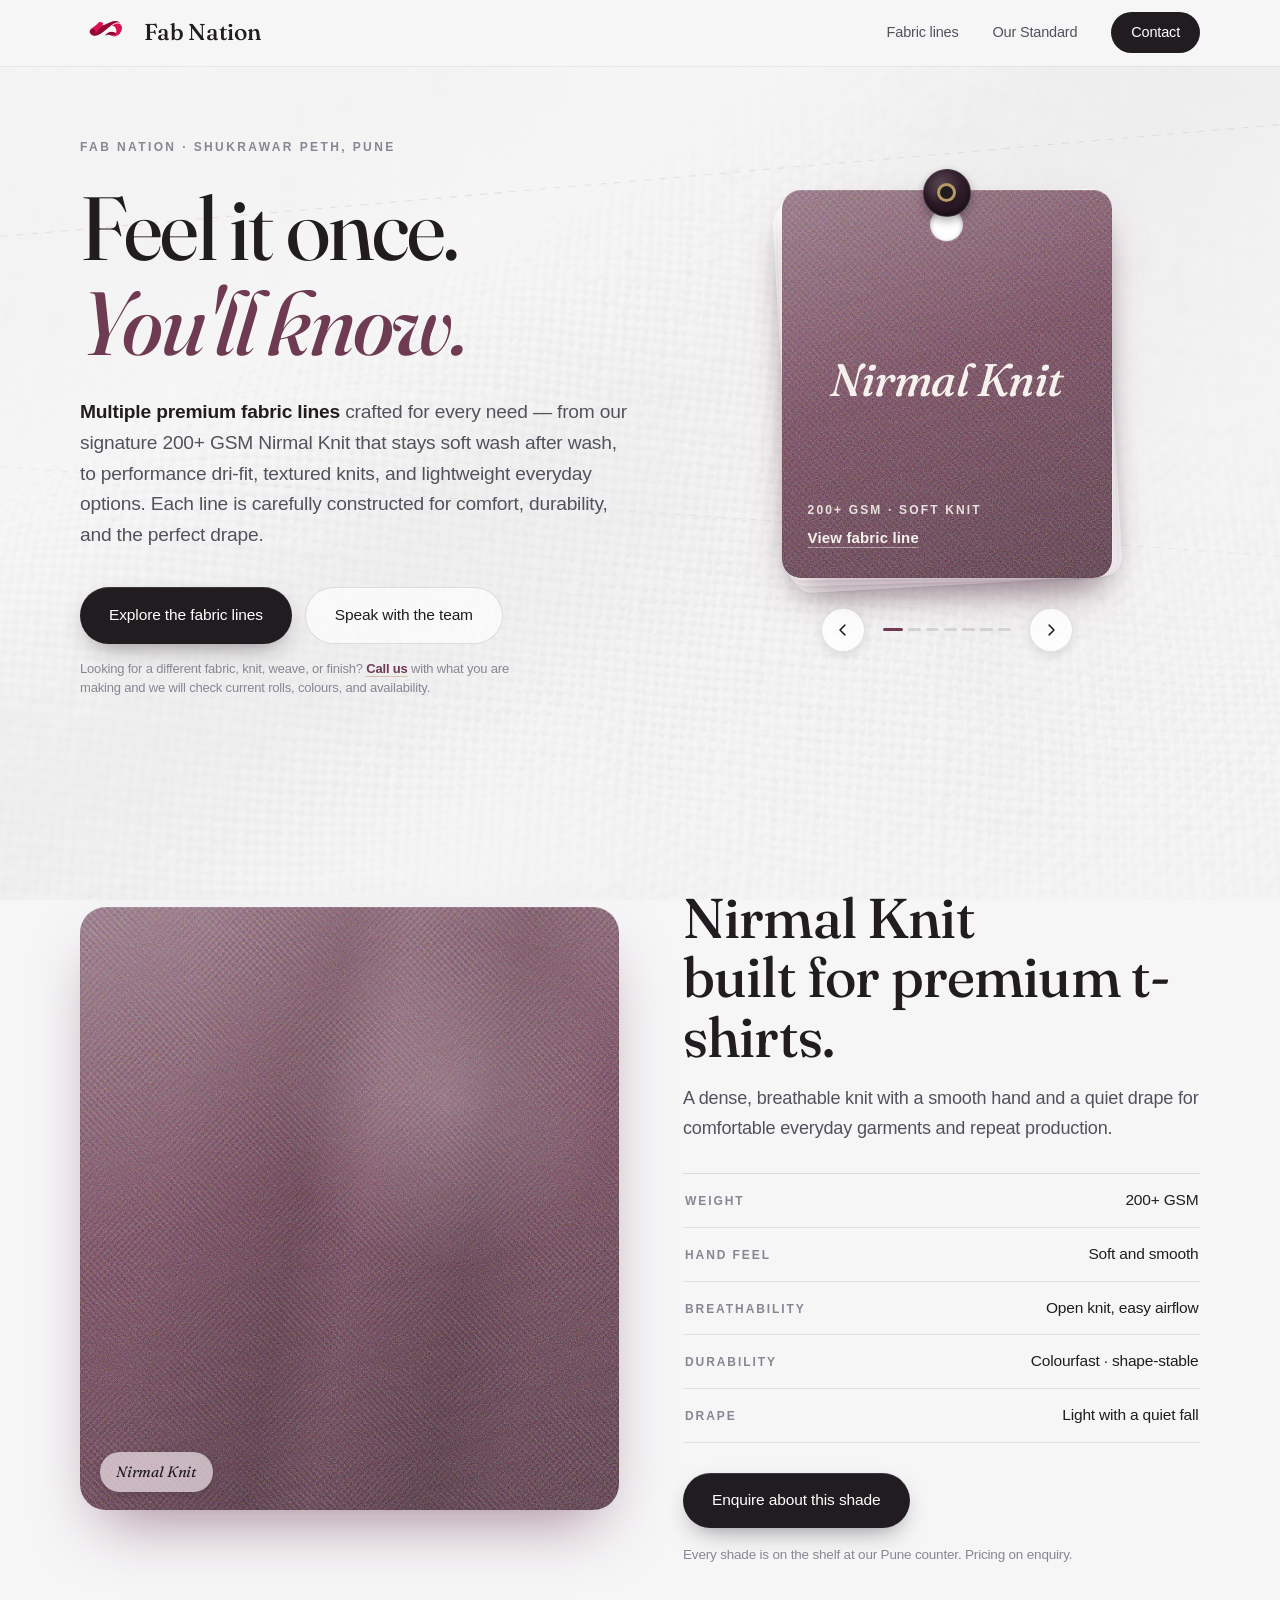
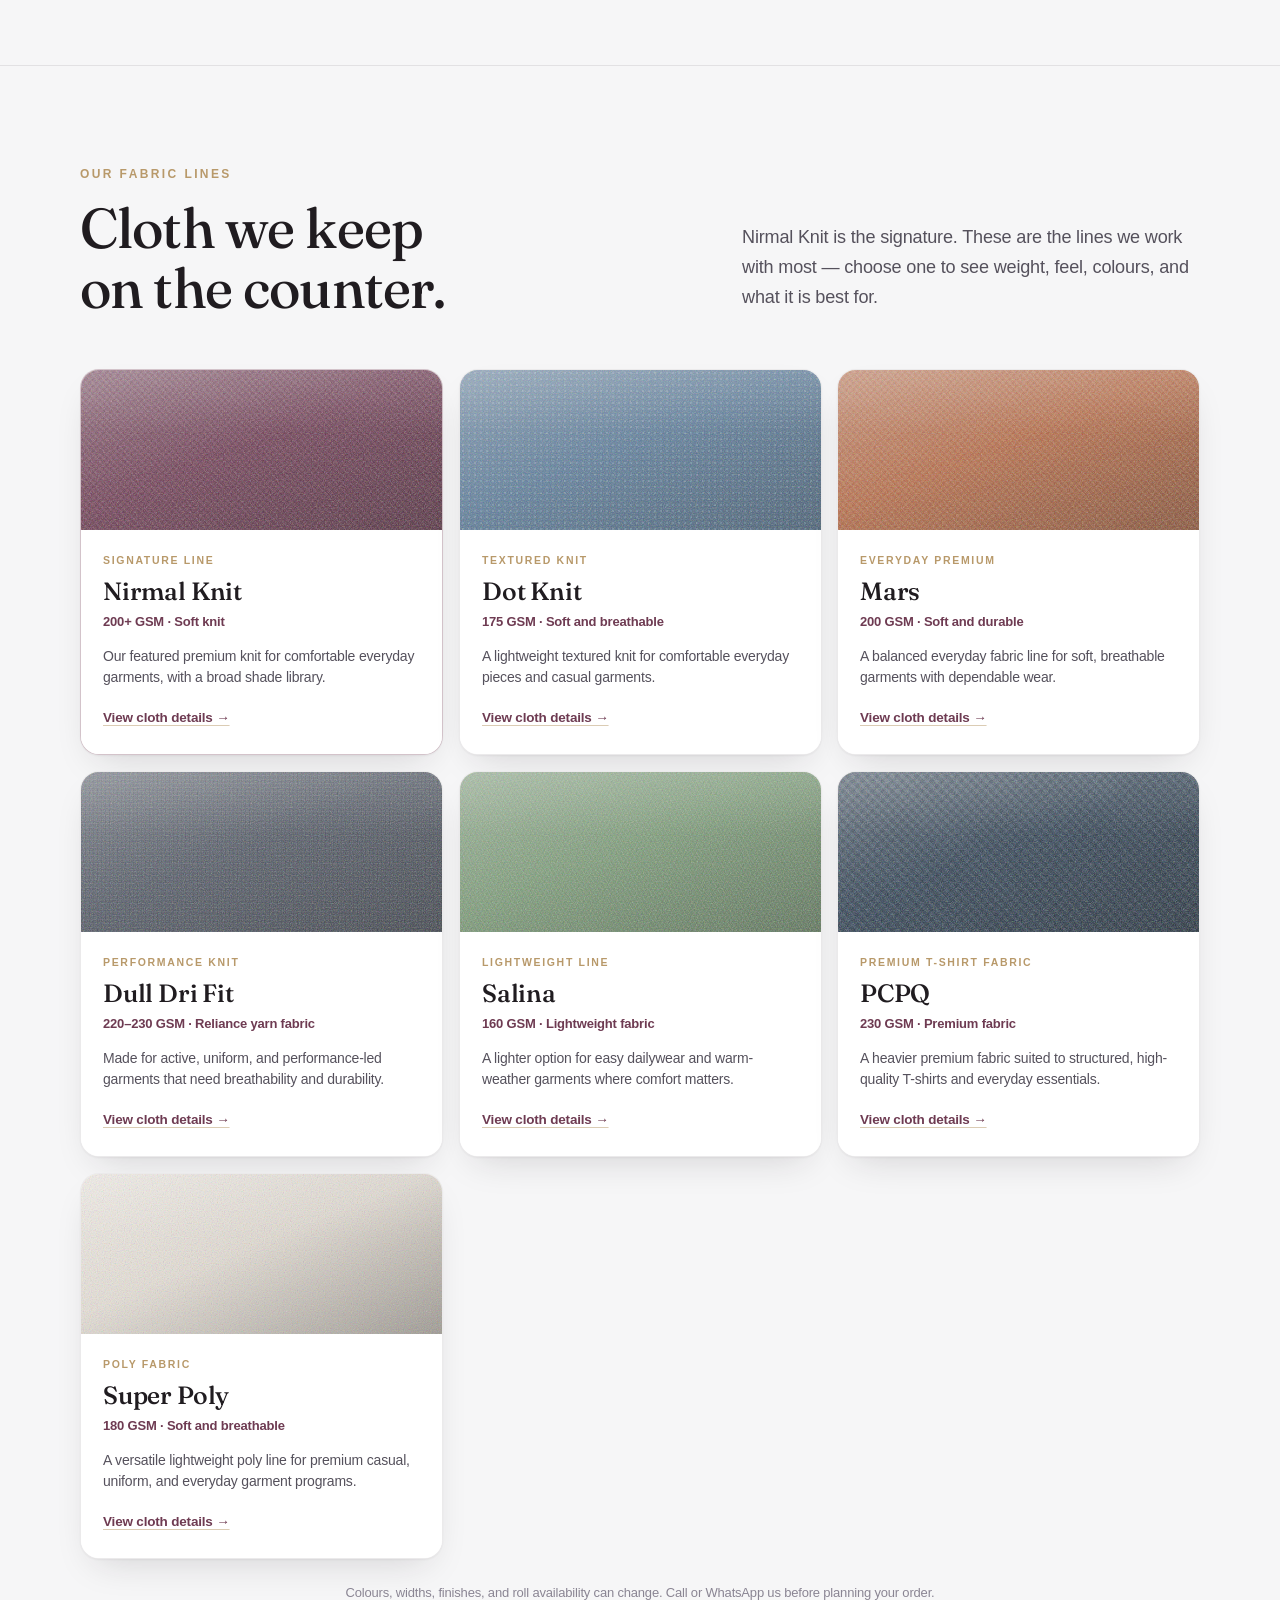
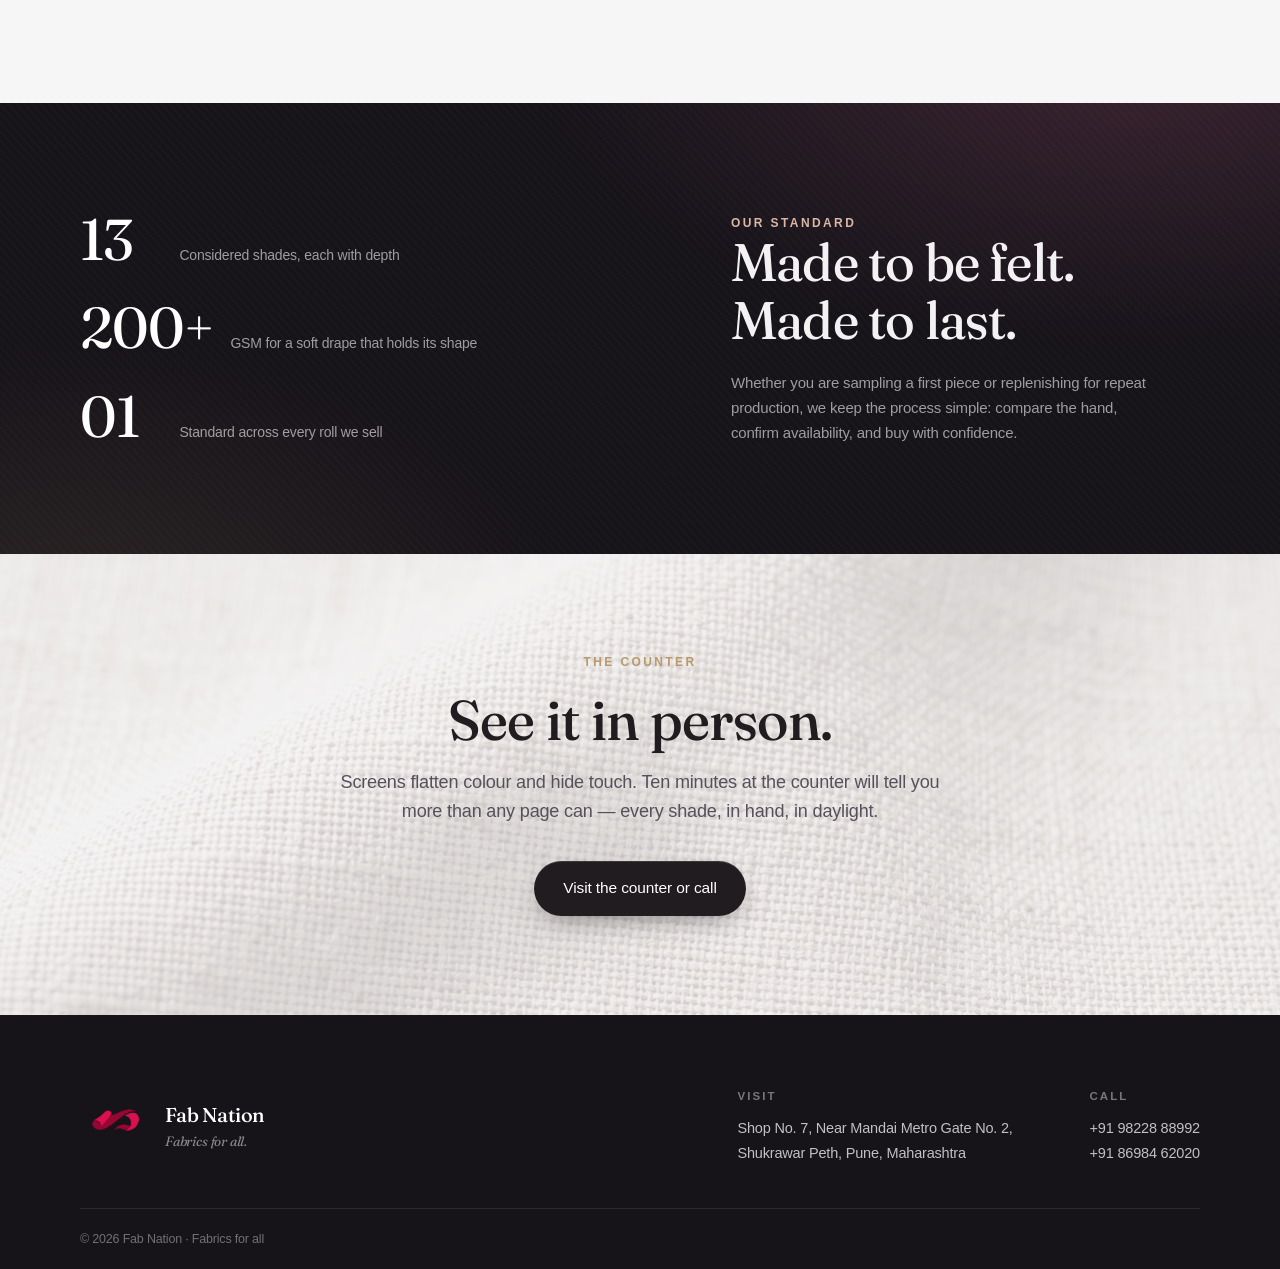
==== commit 73c22991: "Update product page styles and functionality with new fabric weaves - Increment version numbers for " ====
--- a/index.html
+++ b/index.html
@@ -13,7 +13,7 @@
   <link rel="preconnect" href="https://fonts.googleapis.com" />
   <link rel="preconnect" href="https://fonts.gstatic.com" crossorigin />
   <link href="https://fonts.googleapis.com/css2?family=Fraunces:opsz,wght@9..144,400..600&display=swap" rel="stylesheet" />
-  <link rel="stylesheet" href="styles.css?v=11" />
+  <link rel="stylesheet" href="styles.css?v=12" />
 </head>
 <body data-page="home">
 
@@ -26,7 +26,6 @@
       </a>
       <nav class="nav-links" aria-label="Primary">
         <a href="#products" data-nav="products">Fabric lines</a>
-        <a href="#fabrics" data-nav="fabrics">Fabric guide</a>
         <a href="#standard" data-nav="standard">Our Standard</a>
         <a class="nav-cta" href="contact.html">Contact</a>
       </nav>
@@ -68,8 +67,8 @@
             <div class="book-sway">
               <div class="book-tilt" id="bookTilt">
                 <div class="book-pages" aria-hidden="true"><i></i><i></i><i></i></div>
-                <a class="book-card" id="bookCard" href="product.html?product=nirmal-knit" style="--fc:#6e3b52; --card-ink:#f6f1ec">
-                  <span class="card-weave" aria-hidden="true"></span>
+                <a class="book-card" id="bookCard" href="product.html?product=nirmal-knit" style="--fc:#6e3b52; --card-ink:#f6f1ec" data-weave="weave-knit">
+                  <span class="card-weave weave-knit" aria-hidden="true" id="cardWeave"></span>
                   <span class="card-sheen" id="cardSheen" aria-hidden="true"></span>
                   <span class="card-hole" aria-hidden="true"></span>
                   <header class="card-head">
@@ -101,10 +100,11 @@
     <section class="section" id="cloth">
       <div class="container cloth-grid">
         <div class="cloth-stage reveal">
-          <div class="cloth-render" id="clothRender" tabindex="0" aria-label="Interactive Nirmal Knit fabric preview" style="--fc:#6e3b52">
+          <div class="cloth-render" id="clothRender" tabindex="0" aria-label="Interactive Nirmal Knit fabric preview" style="--fc:#6e3b52" data-weave="weave-knit">
+            <span class="render-weave weave-knit" aria-hidden="true" id="renderWeave"></span>
             <span class="render-fold" aria-hidden="true"></span>
             <span class="render-glow" aria-hidden="true"></span>
-            <span class="render-focus" aria-hidden="true"><span>KNIT STRUCTURE</span></span>
+            <span class="render-focus" aria-hidden="true"><span>FABRIC STRUCTURE</span></span>
             <span class="render-detail" aria-hidden="true">
               <strong>Open-loop knit</strong>
               <small>Breathable · soft thread</small>
@@ -149,9 +149,9 @@
         </div>
 
         <div class="product-grid">
-          <a href="product.html?product=nirmal-knit" class="product-card product-card-featured reveal" style="--fc:#6e3b52; --card-ink:#f6f1ec">
-            <div class="product-swatch" aria-hidden="true">
-              <span class="swatch-weave"></span>
+          <a href="product.html?product=nirmal-knit" class="product-card product-card-featured reveal" style="--fc:#6e3b52; --card-ink:#f6f1ec" data-weave="weave-knit">
+            <div class="product-swatch" aria-hidden="true">
+              <span class="weave-knit"></span>
             </div>
             <div class="product-card-body">
               <p class="product-kicker">Signature line</p>
@@ -161,9 +161,9 @@
               <span class="product-cta">View cloth details →</span>
             </div>
           </a>
-          <a href="product.html?product=dot-knit" class="product-card reveal" data-delay="1" style="--fc:#5a7b9a; --card-ink:#f6f1ec">
-            <div class="product-swatch" aria-hidden="true">
-              <span class="swatch-dot"></span>
+          <a href="product.html?product=dot-knit" class="product-card reveal" data-delay="1" style="--fc:#5a7b9a; --card-ink:#f6f1ec" data-weave="weave-dot">
+            <div class="product-swatch" aria-hidden="true">
+              <span class="weave-dot"></span>
             </div>
             <div class="product-card-body">
               <p class="product-kicker">Textured knit</p>
@@ -173,9 +173,9 @@
               <span class="product-cta">View cloth details →</span>
             </div>
           </a>
-          <a href="product.html?product=mars" class="product-card reveal" data-delay="2" style="--fc:#b86a44; --card-ink:#f6f1ec">
-            <div class="product-swatch" aria-hidden="true">
-              <span class="swatch-weave"></span>
+          <a href="product.html?product=mars" class="product-card reveal" data-delay="2" style="--fc:#b86a44; --card-ink:#f6f1ec" data-weave="weave-knit">
+            <div class="product-swatch" aria-hidden="true">
+              <span class="weave-knit"></span>
             </div>
             <div class="product-card-body">
               <p class="product-kicker">Everyday premium</p>
@@ -185,9 +185,9 @@
               <span class="product-cta">View cloth details →</span>
             </div>
           </a>
-          <a href="product.html?product=dull-dri-fit" class="product-card reveal" style="--fc:#505763; --card-ink:#f6f1ec">
-            <div class="product-swatch" aria-hidden="true">
-              <span class="swatch-mesh"></span>
+          <a href="product.html?product=dull-dri-fit" class="product-card reveal" style="--fc:#505763; --card-ink:#f6f1ec" data-weave="weave-mesh">
+            <div class="product-swatch" aria-hidden="true">
+              <span class="weave-mesh"></span>
             </div>
             <div class="product-card-body">
               <p class="product-kicker">Performance knit</p>
@@ -197,9 +197,9 @@
               <span class="product-cta">View cloth details →</span>
             </div>
           </a>
-          <a href="product.html?product=salina" class="product-card reveal" data-delay="1" style="--fc:#7a9b76; --card-ink:#f6f1ec">
-            <div class="product-swatch" aria-hidden="true">
-              <span class="swatch-weave"></span>
+          <a href="product.html?product=salina" class="product-card reveal" data-delay="1" style="--fc:#7a9b76; --card-ink:#f6f1ec" data-weave="weave-fine">
+            <div class="product-swatch" aria-hidden="true">
+              <span class="weave-fine"></span>
             </div>
             <div class="product-card-body">
               <p class="product-kicker">Lightweight line</p>
@@ -209,9 +209,9 @@
               <span class="product-cta">View cloth details →</span>
             </div>
           </a>
-          <a href="product.html?product=pcpq" class="product-card reveal" data-delay="2" style="--fc:#2c3e50; --card-ink:#f6f1ec">
-            <div class="product-swatch" aria-hidden="true">
-              <span class="swatch-thick"></span>
+          <a href="product.html?product=pcpq" class="product-card reveal" data-delay="2" style="--fc:#2c3e50; --card-ink:#f6f1ec" data-weave="weave-thick">
+            <div class="product-swatch" aria-hidden="true">
+              <span class="weave-thick"></span>
             </div>
             <div class="product-card-body">
               <p class="product-kicker">Premium T-shirt fabric</p>
@@ -221,9 +221,9 @@
               <span class="product-cta">View cloth details →</span>
             </div>
           </a>
-          <a href="product.html?product=super-poly" class="product-card reveal" data-delay="3" style="--fc:#e8e0d5; --card-ink:#201c20">
-            <div class="product-swatch" aria-hidden="true">
-              <span class="swatch-smooth"></span>
+          <a href="product.html?product=super-poly" class="product-card reveal" data-delay="3" style="--fc:#e8e0d5; --card-ink:#201c20" data-weave="weave-smooth">
+            <div class="product-swatch" aria-hidden="true">
+              <span class="weave-smooth"></span>
             </div>
             <div class="product-card-body">
               <p class="product-kicker">Poly fabric</p>
@@ -236,63 +236,6 @@
         </div>
 
         <div class="product-lines-note reveal" data-delay="2">Colours, widths, finishes, and roll availability can change. Call or WhatsApp us before planning your order.</div>
-      </div>
-    </section>
-
-    <!-- ░ Fabric guide ░ -->
-    <section class="section fabric-guide" id="fabrics">
-      <div class="container">
-        <div class="fabric-guide-head reveal">
-          <div>
-            <p class="eyebrow eyebrow-brass">The Indian fabric guide</p>
-            <h2 class="section-title">logoBuild by purpose.</h2>
-          </div>
-          <p class="section-sub">A quick field guide to the cloth you will commonly find across India's fabric market. Construction, weight, and finish matter as much as the fibre.</p>
-        </div>
-
-        <div class="fabric-grid">
-          <article class="fabric-item reveal" tabindex="0">
-            <p class="fabric-type">Cotton knits</p>
-            <h3>Jersey · Pique · Interlock · Rib</h3>
-            <p>Breathable, comfortable structures for tees, polos, everyday separates, collars, and cuffs.</p>
-          </article>
-          <article class="fabric-item reveal" data-delay="1" tabindex="0">
-            <p class="fabric-type">Sweatshirt knits</p>
-            <h3>French terry · Fleece</h3>
-            <p>Loopback for a lighter layer; brushed fleece when warmth and a soft inner hand matter.</p>
-          </article>
-          <article class="fabric-item reveal" data-delay="2" tabindex="0">
-            <p class="fabric-type">Woven cotton</p>
-            <h3>Poplin · Cambric · Twill</h3>
-            <p>Crisper and more structured than knits, making them useful for shirts, kurtas, uniforms, and trousers.</p>
-          </article>
-          <article class="fabric-item reveal" tabindex="0">
-            <p class="fabric-type">Fluid blends</p>
-            <h3>Viscose · Rayon · Modal</h3>
-            <p>Soft, fluid fabrics with an easy fall for dresses, shirts, linings, and relaxed silhouettes.</p>
-          </article>
-          <article class="fabric-item reveal" data-delay="1" tabindex="0">
-            <p class="fabric-type">Natural texture</p>
-            <h3>Linen · Cotton-linen</h3>
-            <p>Airy, textured choices for warm-weather clothing, with a natural ease that improves with wear.</p>
-          </article>
-          <article class="productsem reveal" data-delay="2" tabindex="0">
-            <p class="fabric-type">Structured utility</p>
-            <h3>Denim · Drill · Twill</h3>
-            <p>Durable woven fabrics for jeans, jackets, workwear, bags, and pieces that need more body.</p>
-          </article>
-        </div>
-
-        <div class="fabric-guide-cta reveal" data-delay="2">
-          <div>
-            <p class="fabric-type">Looking for something specific?</p>
-            <p class="fabri5-cta-text">Stock, colours, widths, and finishes change. Call before you visit and we will check the right cloth for your job.</p>
-          </div>
-          <div class="fabric-cta-actions">
-            <a class="btn btn-primary" href="tel:+919822888992">Call to check</a>
-            <a class="btn btn-secondary" href="https://wa.me/919822888992?text=Hi%20Fab%20Nation%2C%20I%27m%20looking%20for%20fabric%20for%20a%20project." target="_blank" rel="noopener">WhatsApp us</a>
-          </div>
-        </div>
       </div>
     </section>
 
@@ -374,6 +317,6 @@
     </a>
   </nav>
 
-  <script src="script.js?v=4"></script>
+  <script src="script.js?v=6"></script>
 </body>
 </html>
--- a/styles.css
+++ b/styles.css
@@ -470,14 +470,50 @@
   to { transform: none; opacity: 1; }
 }
 
-.card-weave {
+.card-weave,
+.render-weave {
   position: absolute;
   inset: 0;
   pointer-events: none;
-  background:
-    repeating-linear-gradient(46deg, rgba(255, 255, 255, 0.05) 0 2px, transparent 2px 5px),
-    repeating-linear-gradient(-46deg, rgba(0, 0, 0, 0.045) 0 2px, transparent 2px 5px);
+  mix-blend-mode: soft-light;
+  opacity: 0.9;
+}
+.card-weave {
   mix-blend-mode: overlay;
+}
+
+/* Fabric weave patterns - different structure for each fabric type */
+.weave-knit {
+  background:
+    repeating-linear-gradient(46deg, rgba(255, 255, 255, 0.06) 0 2px, transparent 2px 5px),
+    repeating-linear-gradient(-46deg, rgba(0, 0, 0, 0.05) 0 2px, transparent 2px 5px);
+}
+
+.weave-dot {
+  background: radial-gradient(circle, rgba(255,255,255,0.12) 1px, transparent 1.5px);
+  background-size: 6px 6px;
+}
+
+.weave-mesh {
+  background:
+    repeating-linear-gradient(0deg, rgba(255, 255, 255, 0.05) 0 1px, transparent 1px 4px),
+    repeating-linear-gradient(90deg, rgba(0, 0, 0, 0.07) 0 1px, transparent 1px 4px);
+}
+
+.weave-thick {
+  background:
+    repeating-linear-gradient(45deg, rgba(255, 255, 255, 0.08) 0 3px, transparent 3px 7px),
+    repeating-linear-gradient(-45deg, rgba(0, 0, 0, 0.07) 0 3px, transparent 3px 7px);
+}
+
+.weave-smooth {
+  background: linear-gradient(135deg, rgba(255,255,255,0.1) 0%, rgba(0,0,0,0.03) 100%);
+}
+
+.weave-fine {
+  background:
+    repeating-linear-gradient(60deg, rgba(255, 255, 255, 0.04) 0 1px, transparent 1px 4px),
+    repeating-linear-gradient(-60deg, rgba(0, 0, 0, 0.03) 0 1px, transparent 1px 4px);
 }
 
 .card-sheen {
@@ -527,7 +563,7 @@
   font-fami{
   text-align: center;
 }
-.card-foot ly: var(--font-display);
+.card-footly: var(--font-display);
   font-weight: 470;
   font-style: italic;
   font-size: clamp(2rem, 5vw, 2.5rem);
@@ -817,7 +853,8 @@
   background: linear-gradient(180deg, rgba(255,255,255,0.12) 0%, transparent 40%);
 }
 
-/* Fabric weave textures */
+/* Fabric weave textures - consistent across all cards, hero, and product page */
+.weave-knit,
 .swatch-weave {
   position: absolute;
   inset: 0;
@@ -826,6 +863,7 @@
     repeating-linear-gradient(-46deg, rgba(0, 0, 0, 0.06) 0 2px, transparent 2px 5px);
   mix-blend-mode: overlay;
 }
+.weave-dot,
 .swatch-dot {
   position: absolute;
   inset: 0;
@@ -833,6 +871,7 @@
   background-size: 6px 6px;
   mix-blend-mode: overlay;
 }
+.weave-mesh,
 .swatch-mesh {
   position: absolute;
   inset: 0;
@@ -841,6 +880,7 @@
     repeating-linear-gradient(90deg, rgba(0, 0, 0, 0.05) 0 1px, transparent 1px 4px);
   mix-blend-mode: overlay;
 }
+.weave-thick,
 .swatch-thick {
   position: absolute;
   inset: 0;
@@ -849,10 +889,20 @@
     repeating-linear-gradient(-45deg, rgba(0, 0, 0, 0.07) 0 3px, transparent 3px 7px);
   mix-blend-mode: overlay;
 }
+.weave-smooth,
 .swatch-smooth {
   position: absolute;
   inset: 0;
   background: linear-gradient(135deg, rgba(255,255,255,0.2) 0%, rgba(0,0,0,0.05) 100%);
+}
+.weave-fine,
+.swatch-fine {
+  position: absolute;
+  inset: 0;
+  background:
+    repeating-linear-gradient(60deg, rgba(255, 255, 255, 0.05) 0 1px, transparent 1px 4px),
+    repeating-linear-gradient(-60deg, rgba(0, 0, 0, 0.04) 0 1px, transparent 1px 4px);
+  mix-blend-mode: overlay;
 }
 
 .product-card-body { padding: 22px 22px 24px; background: var(--card); }
@@ -956,17 +1006,39 @@
   position: absolute;
   inset: -18%;
   background:
-    repeating-linear-gradient(0deg, rgba(255, 255, 255, 0.17) 0 1px, transparent 1px 9px),
-    repeating-linear-gradient(90deg, rgba(0, 0, 0, 0.14) 0 1px, transparent 1px 9px);
+    repeating-linear-gradient(46deg, rgba(255, 255, 255, 0.1) 0 2px, transparent 2px 5px),
+    repeating-linear-gradient(-46deg, rgba(0, 0, 0, 0.09) 0 2px, transparent 2px 5px);
   mix-blend-mode: soft-light;
-  opacity: 0;
-  transform: scale(0.9) rotate(-3deg);
-  transition: opacity 0.7s ease, transform 1s var(--ease-out);
+  opacity: 0.8;
+  transform: scale(0.96);
+  transition: opacity 0.7s ease, transform 1s var(--ease-out), background 0.7s ease;
   pointer-events: none;
+}
+.cloth-render.weave-dot::after {
+  background: radial-gradient(circle, rgba(255,255,255,0.15) 1.2px, transparent 2px);
+  background-size: 7px 7px;
+}
+.cloth-render.weave-mesh::after {
+  background:
+    repeating-linear-gradient(0deg, rgba(255, 255, 255, 0.15) 0 1px, transparent 1px 5px),
+    repeating-linear-gradient(90deg, rgba(0, 0, 0, 0.13) 0 1px, transparent 1px 5px);
+}
+.cloth-render.weave-thick::after {
+  background:
+    repeating-linear-gradient(45deg, rgba(255, 255, 255, 0.12) 0 3px, transparent 3px 7px),
+    repeating-linear-gradient(-45deg, rgba(0, 0, 0, 0.1) 0 3px, transparent 3px 7px);
+}
+.cloth-render.weave-smooth::after {
+  background: linear-gradient(135deg, rgba(255,255,255,0.12) 0%, rgba(0,0,0,0.05) 100%);
+}
+.cloth-render.weave-fine::after {
+  background:
+    repeating-linear-gradient(60deg, rgba(255, 255, 255, 0.07) 0 1px, transparent 1px 4px),
+    repeating-linear-gradient(-60deg, rgba(0, 0, 0, 0.06) 0 1px, transparent 1px 4px);
 }
 .cloth-render:hover::after,
 .cloth-render:focus-visible::after {
-  opacity: 0.9;
+  opacity: 1;
   transform: scale(1.08) rotate(0deg);
 }
 .cloth-render.shade-swap .render-glow {
@@ -986,7 +1058,37 @@
     linear-gradient(100deg, transparent 20%, rgba(0, 0, 0, 0.12) 42%, transparent 52%, rgba(0, 0, 0, 0.1) 70%, transparent 82%);
   mix-blend-mode: overlay;
   animation: weaveShift 18s ease-in-out infinite alternate;
-  transition: opacity 0.7s ease, filter 0.7s ease;
+  transition: opacity 0.7s ease, filter 0.7s ease, background 0.7s ease;
+  pointer-events: none;
+}
+.cloth-render.weave-dot .render-fold {
+  background:
+    radial-gradient(circle, rgba(255,255,255,0.09) 1.2px, transparent 2px),
+    linear-gradient(100deg, transparent 20%, rgba(0, 0, 0, 0.12) 42%, transparent 52%, rgba(0, 0, 0, 0.1) 70%, transparent 82%);
+  background-size: 7px 7px, 100% 100%;
+}
+.cloth-render.weave-mesh .render-fold {
+  background:
+    repeating-linear-gradient(0deg, rgba(255, 255, 255, 0.07) 0 1px, transparent 1px 5px),
+    repeating-linear-gradient(90deg, rgba(0, 0, 0, 0.07) 0 1px, transparent 1px 5px),
+    linear-gradient(100deg, transparent 20%, rgba(0, 0, 0, 0.12) 42%, transparent 52%, rgba(0, 0, 0, 0.1) 70%, transparent 82%);
+}
+.cloth-render.weave-thick .render-fold {
+  background:
+    repeating-linear-gradient(45deg, rgba(255, 255, 255, 0.07) 0 3px, transparent 3px 7px),
+    repeating-linear-gradient(-45deg, rgba(0, 0, 0, 0.06) 0 3px, transparent 3px 7px),
+    linear-gradient(100deg, transparent 20%, rgba(0, 0, 0, 0.12) 42%, transparent 52%, rgba(0, 0, 0, 0.1) 70%, transparent 82%);
+}
+.cloth-render.weave-smooth .render-fold {
+  background:
+    linear-gradient(135deg, rgba(255,255,255,0.06) 0%, rgba(0,0,0,0.03) 100%),
+    linear-gradient(100deg, transparent 20%, rgba(0, 0, 0, 0.12) 42%, transparent 52%, rgba(0, 0, 0, 0.1) 70%, transparent 82%);
+}
+.cloth-render.weave-fine .render-fold {
+  background:
+    repeating-linear-gradient(60deg, rgba(255, 255, 255, 0.035) 0 1px, transparent 1px 4px),
+    repeating-linear-gradient(-60deg, rgba(0, 0, 0, 0.03) 0 1px, transparent 1px 4px),
+    linear-gradient(100deg, transparent 20%, rgba(0, 0, 0, 0.12) 42%, transparent 52%, rgba(0, 0, 0, 0.1) 70%, transparent 82%);
 }
 @keyframes weaveShift {
   from { background-position: 0 0, 0 0, 0 0; }
@@ -1038,8 +1140,8 @@
   border-radius: 14px;
   background:
     linear-gradient(rgba(32, 28, 32, 0.32), rgba(32, 28, 32, 0.32)),
-    repeating-linear-gradient(0deg, rgba(255, 255, 255, 0.32) 0 1px, transparent 1px 8px),
-    repeating-linear-gradient(90deg, rgba(32, 28, 32, 0.28) 0 1px, transparent 1px 8px),
+    repeating-linear-gradient(46deg, rgba(255, 255, 255, 0.3) 0 1px, transparent 1px 4px),
+    repeating-linear-gradient(-46deg, rgba(32, 28, 32, 0.25) 0 1px, transparent 1px 4px),
     var(--fc);
   background-blend-mode: normal, screen, normal, normal;
   -webkit-backdrop-filter: blur(10px) saturate(125%);
@@ -1047,8 +1149,42 @@
   box-shadow: 0 14px 30px -16px rgba(32, 28, 32, 0.6), inset 0 1px 0 rgba(255, 255, 255, 0.25);
   opacity: 0;
   transform: translate(-50%, -50%) scale(0.82) rotate(-2deg);
-  transition: opacity 0.5s var(--ease-out), transform 0.7s var(--ease-out);
+  transition: opacity 0.5s var(--ease-out), transform 0.7s var(--ease-out), background 0.7s ease;
   pointer-events: none;
+}
+.cloth-render.weave-dot .render-focus {
+  background:
+    linear-gradient(rgba(32, 28, 32, 0.32), rgba(32, 28, 32, 0.32)),
+    radial-gradient(circle, rgba(255,255,255,0.35) 1.2px, transparent 2px),
+    var(--fc);
+  background-size: auto, 7px 7px, 100% 100%;
+}
+.cloth-render.weave-mesh .render-focus {
+  background:
+    linear-gradient(rgba(32, 28, 32, 0.32), rgba(32, 28, 32, 0.32)),
+    repeating-linear-gradient(0deg, rgba(255, 255, 255, 0.35) 0 1px, transparent 1px 5px),
+    repeating-linear-gradient(90deg, rgba(32, 28, 32, 0.3) 0 1px, transparent 1px 5px),
+    var(--fc);
+}
+.cloth-render.weave-thick .render-focus {
+  background:
+    linear-gradient(rgba(32, 28, 32, 0.32), rgba(32, 28, 32, 0.32)),
+    repeating-linear-gradient(45deg, rgba(255, 255, 255, 0.28) 0 2px, transparent 2px 5px),
+    repeating-linear-gradient(-45deg, rgba(32, 28, 32, 0.22) 0 2px, transparent 2px 5px),
+    var(--fc);
+}
+.cloth-render.weave-smooth .render-focus {
+  background:
+    linear-gradient(rgba(32, 28, 32, 0.28), rgba(32, 28, 32, 0.28)),
+    linear-gradient(135deg, rgba(255,255,255,0.2) 0%, rgba(0,0,0,0.1) 100%),
+    var(--fc);
+}
+.cloth-render.weave-fine .render-focus {
+  background:
+    linear-gradient(rgba(32, 28, 32, 0.32), rgba(32, 28, 32, 0.32)),
+    repeating-linear-gradient(60deg, rgba(255, 255, 255, 0.22) 0 1px, transparent 1px 4px),
+    repeating-linear-gradient(-60deg, rgba(32, 28, 32, 0.18) 0 1px, transparent 1px 4px),
+    var(--fc);
 }
 .render-focus span {
   position: absolute;
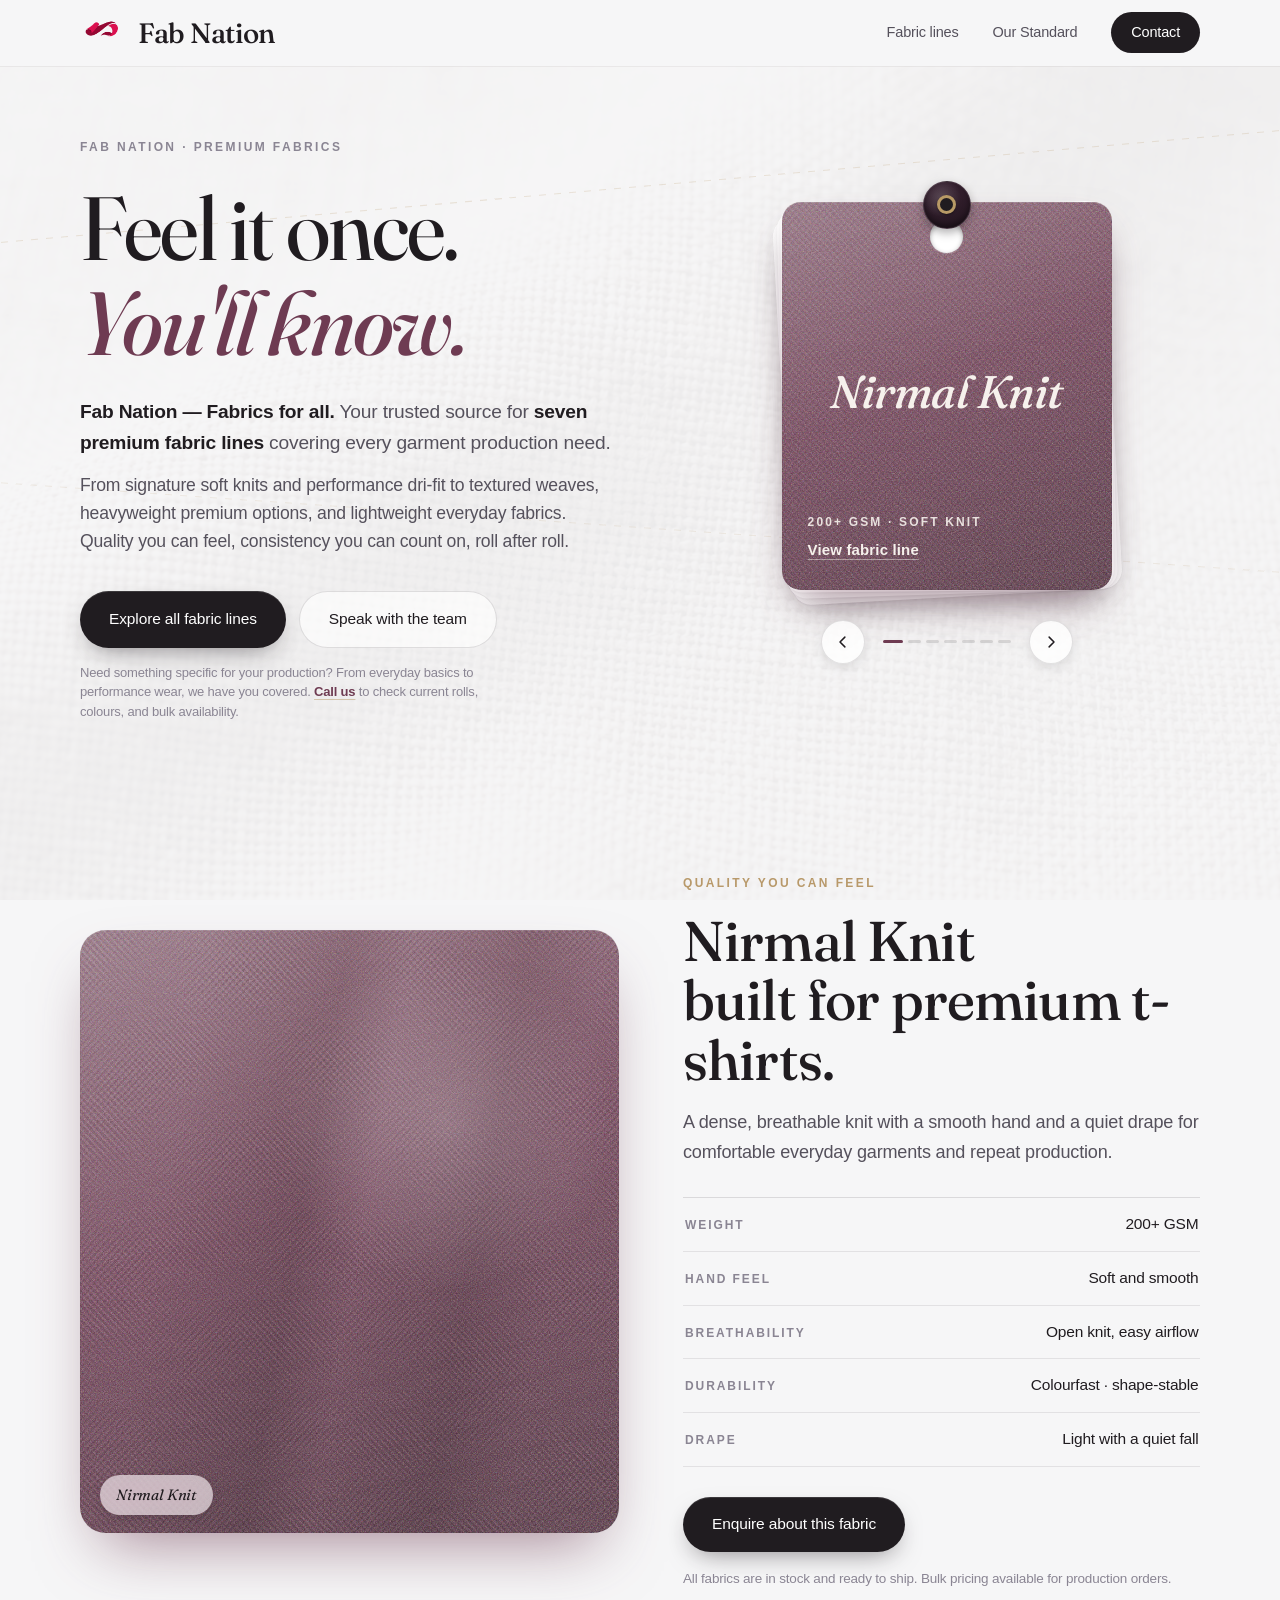
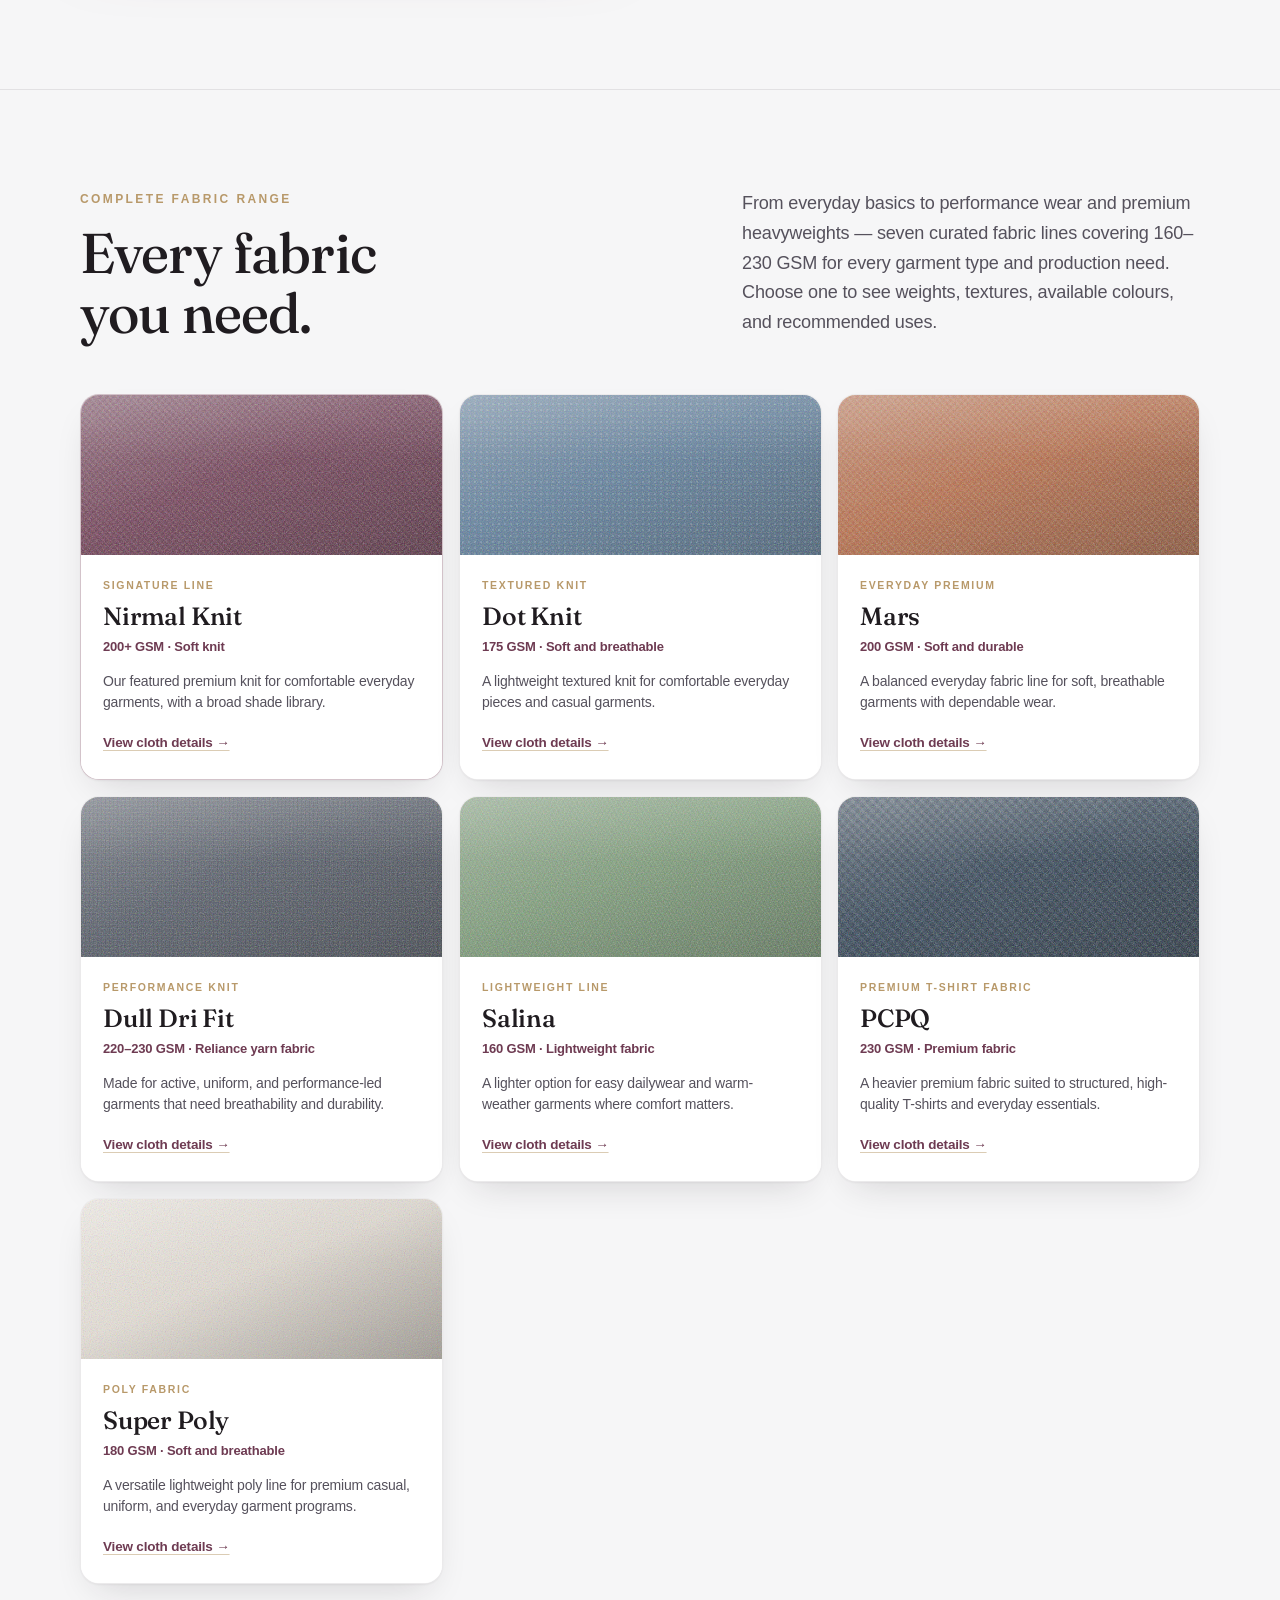
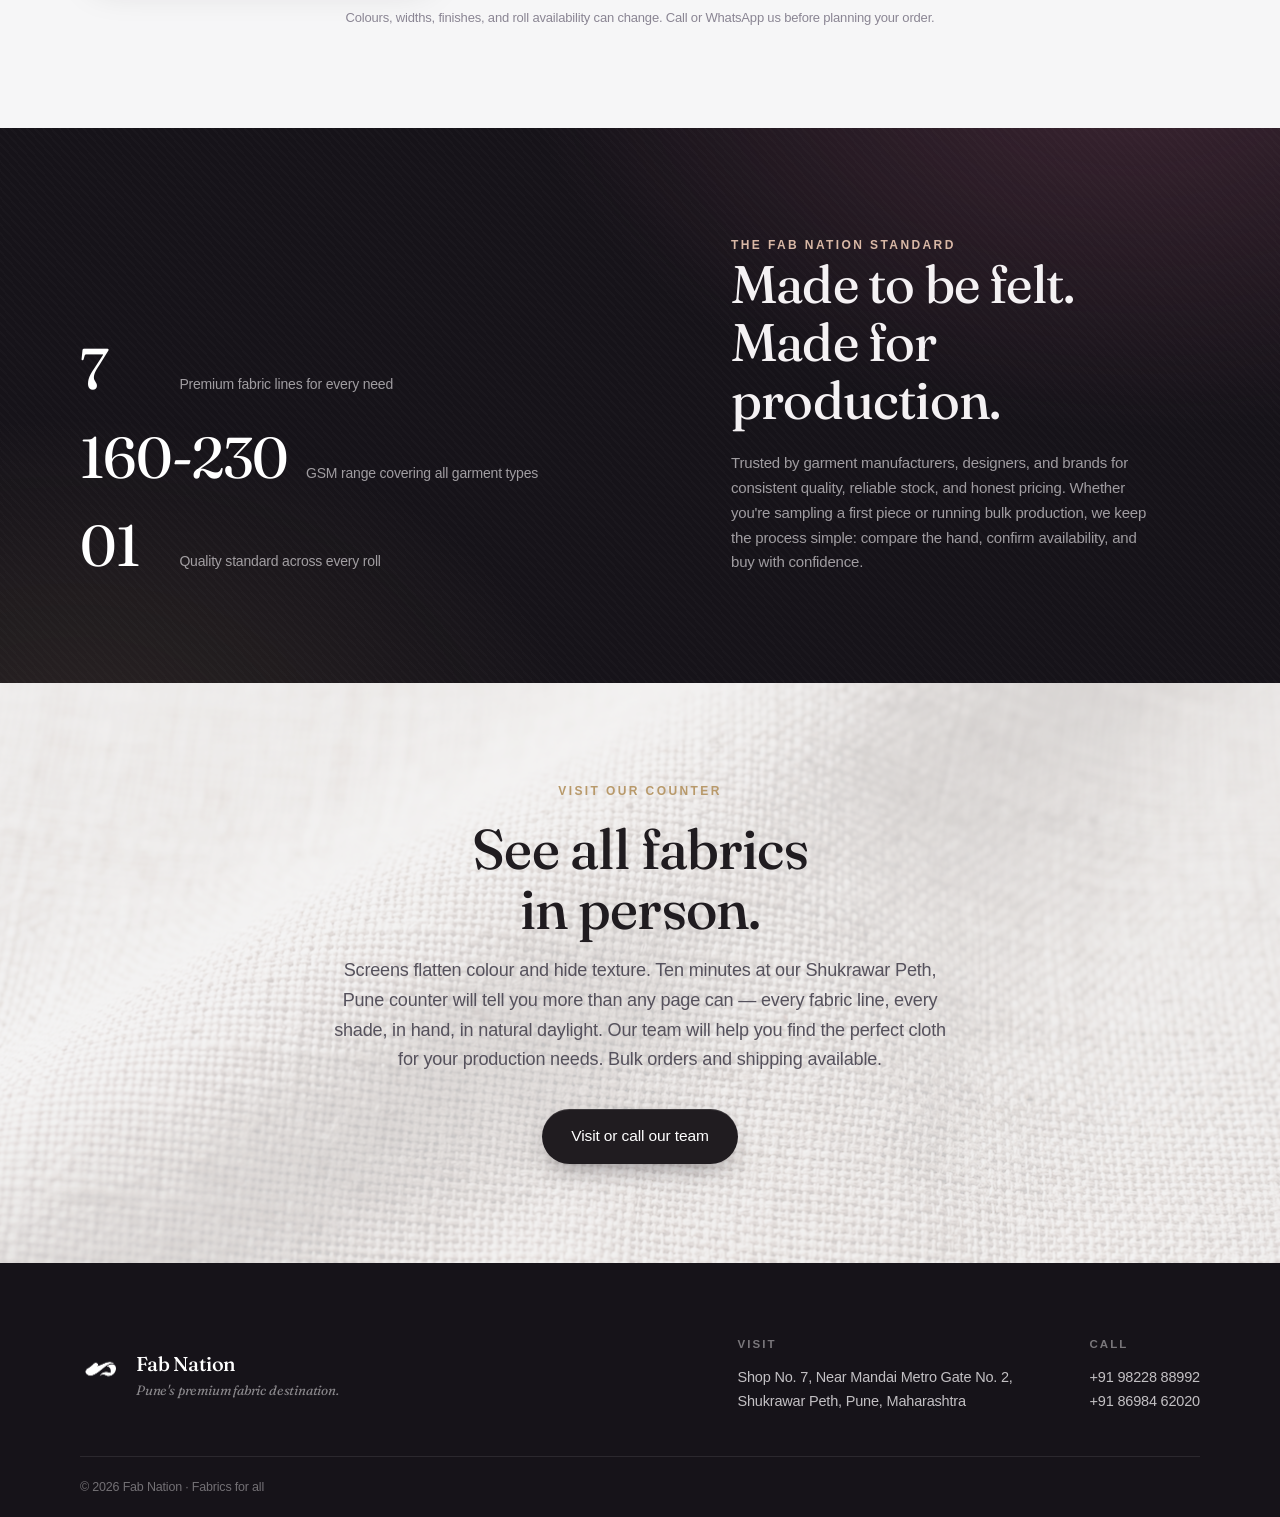
==== commit ab2830a6: "Update contact, index, product pages and styles for improved descriptions, navigation, and layout" ====
--- a/index.html
+++ b/index.html
@@ -4,16 +4,16 @@
   <meta charset="UTF-8" />
   <meta name="viewport" content="width=device-width, initial-scale=1.0, viewport-fit=cover" />
   <title>Fab Nation — Premium Fabrics · Pune</title>
-  <meta name="description" content="Explore Fab Nation's premium fabric lines including Nirmal Knit, Dot Knit, Dri Fit, and more — quality fabrics for every need in Pune." />
+  <meta name="description" content="Fab Nation — Fabrics for all. Premium fabric supplier with 7 quality fabric lines including knits, performance dri-fit, textured fabrics, polyesters, and heavyweight options for all garment production needs." />
   <meta property="og:title" content="Fab Nation — Premium Fabrics" />
-  <meta property="og:description" content="Multiple premium fabric lines crafted for every need — from signature knits to performance fabrics. Visit us in Pune." />
+  <meta property="og:description" content="Your trusted fabric source with 7 premium fabric lines covering every need from everyday wear to performance garments. Quality you can trust for production, roll after roll." />
   <meta property="og:type" content="website" />
   <meta name="theme-color" content="#f6f6f7" />
   <link rel="icon" href="logo.png" type="image/png" />
   <link rel="preconnect" href="https://fonts.googleapis.com" />
   <link rel="preconnect" href="https://fonts.gstatic.com" crossorigin />
   <link href="https://fonts.googleapis.com/css2?family=Fraunces:opsz,wght@9..144,400..600&display=swap" rel="stylesheet" />
-  <link rel="stylesheet" href="styles.css?v=12" />
+  <link rel="stylesheet" href="styles.css?v=14" />
 </head>
 <body data-page="home">
 
@@ -43,22 +43,25 @@
 
       <div class="container hero-grid">
         <div class="hero-copy">
-          <p class="eyebrow load" style="--ld:0">Fab Nation · Shukrawar Peth, Pune</p>
+          <p class="eyebrow load" style="--ld:0">Fab Nation · Premium Fabrics</p>
           <h1 class="hero-title">
             <span class="line"><span class="line-in" style="--ld:1">Feel it once.</span></span>
             <span class="line"><span class="line-in emphasis" style="--ld:2">You'll know.</span></span>
           </h1>
           <p class="hero-sub load" style="--ld:3">
-            <strong>Multiple premium fabric lines</strong> crafted for every need — from our signature
-            200+ GSM Nirmal Knit that stays soft wash after wash, to performance dri-fit, textured
-            knits, and lightweight everyday options. Each line is carefully constructed for comfort,
-            durability, and the perfect drape.
+            <strong>Fab Nation — Fabrics for all.</strong> Your trusted source for
+            <strong>seven premium fabric lines</strong> covering every garment production need.
+          </p>
+          <p class="hero-sub hero-sub-secondary load" style="--ld:3.5">
+            From signature soft knits and performance dri-fit to textured weaves, heavyweight
+            premium options, and lightweight everyday fabrics. Quality you can feel,
+            consistency you can count on, roll after roll.
           </p>
           <div class="hero-actions load" style="--ld:4">
-            <a class="btn btn-primary" href="#products">Explore the fabric lines</a>
+            <a class="btn btn-primary" href="#products">Explore all fabric lines</a>
             <a class="btn btn-secondary" href="contact.html">Speak with the team</a>
           </div>
-          <p class="hero-note load" style="--ld:4">Looking for a different fabric, knit, weave, or finish? <a href="tel:+919822888992">Call us</a> with what you are making and we will check current rolls, colours, and availability.</p>
+          <p class="hero-note load" style="--ld:4">Need something specific for your production? From everyday basics to performance wear, we have you covered. <a href="tel:+919822888992">Call us</a> to check current rolls, colours, and bulk availability.</p>
         </div>
 
         <div class="book-zone" id="book-zone">
@@ -114,14 +117,15 @@
         </div>
 
         <div class="cloth-copy">
-          <p class="eyebrow eyebrow-brass reveal">The cloth</p>
-          <h2 class="section-title reveal" data-delay="1">Weight where<br />it matters.</h2>
+          <p class="eyebrow eyebrow-brass reveal">Quality you can feel</p>
+          <h2 class="section-title reveal" data-delay="1">Fabric built<br />for production.</h2>
           <p class="section-sub reveal" data-delay="2">
-            A dense knit with a fluid fall — substantial enough to drape beautifully,
-            light enough to forget you're wearing it. Cut for garments that are made to be kept.
+            Every fabric line we stock is tested for consistent quality, colourfastness, and
+            durability — whether you're sampling a new design or running bulk production. Choose
+            the fabric that matches what you're making.
           </p>
 
-          <dl class="ledger reveal" data-delay="3">
+          <dl class="ledger reveal" data-delay="3" id="productSpecs">
             <div class="ledger-row"><dt>Weight</dt><dd>200+ GSM</dd></div>
             <div class="ledger-row"><dt>Hand feel</dt><dd>Soft, smooth</dd></div>
             <div class="ledger-row"><dt>Breathability</dt><dd>Open knit, easy airflow</dd></div>
@@ -130,9 +134,9 @@
           </dl>
 
           <div class="cloth-actions reveal" data-delay="4">
-            <a class="btn btn-primary" href="contact.html" id="enquireBtn">Enquire about this shade</a>
-          </div>
-          <p class="cloth-note reveal" data-delay="4">Every shade is on the shelf at our Pune counter. Pricing on enquiry.</p>
+            <a class="btn btn-primary" href="contact.html" id="enquireBtn">Enquire about this fabric</a>
+          </div>
+          <p class="cloth-note reveal" data-delay="4">All fabrics are in stock and ready to ship. Bulk pricing available for production orders.</p>
         </div>
       </div>
     </section>
@@ -142,10 +146,10 @@
       <div class="container">
         <div class="product-lines-head reveal">
           <div>
-            <p class="eyebrow eyebrow-brass">Our fabric lines</p>
-            <h2 class="section-title">Cloth we keep<br />on the counter.</h2>
-          </div>
-          <p class="section-sub">Nirmal Knit is the signature. These are the lines we work with most — choose one to see weight, feel, colours, and what it is best for.</p>
+            <p class="eyebrow eyebrow-brass">Complete fabric range</p>
+            <h2 class="section-title">Every fabric<br />you need.</h2>
+          </div>
+          <p class="section-sub">From everyday basics to performance wear and premium heavyweights — seven curated fabric lines covering 160–230 GSM for every garment type and production need. Choose one to see weights, textures, available colours, and recommended uses.</p>
         </div>
 
         <div class="product-grid">
@@ -243,14 +247,14 @@
     <section class="band" id="standard">
       <div class="container band-inner">
         <div class="band-stats">
-          <div class="stat reveal"><span class="stat-num">13</span><span class="stat-label">Considered shades, each with depth</span></div>
-          <div class="stat reveal" data-delay="1"><span class="stat-num">200+</span><span class="stat-label">GSM for a soft drape that holds its shape</span></div>
-          <div class="stat reveal" data-delay="2"><span class="stat-num">01</span><span class="stat-label">Standard across every roll we sell</span></div>
+          <div class="stat reveal"><span class="stat-num">7</span><span class="stat-label">Premium fabric lines for every need</span></div>
+          <div class="stat reveal" data-delay="1"><span class="stat-num">160-230</span><span class="stat-label">GSM range covering all garment types</span></div>
+          <div class="stat reveal" data-delay="2"><span class="stat-num">01</span><span class="stat-label">Quality standard across every roll</span></div>
         </div>
         <div class="band-copy reveal" data-delay="2">
-          <p class="eyebrow band-eyebrow">Our standard</p>
-          <h2 class="band-title">Made to be felt.<br />Made to last.</h2>
-          <p class="band-note">Whether you are sampling a first piece or replenishing for repeat production, we keep the process simple: compare the hand, confirm availability, and buy with confidence.</p>
+          <p class="eyebrow band-eyebrow">The Fab Nation standard</p>
+          <h2 class="band-title">Made to be felt.<br />Made for production.</h2>
+          <p class="band-note">Trusted by garment manufacturers, designers, and brands for consistent quality, reliable stock, and honest pricing. Whether you're sampling a first piece or running bulk production, we keep the process simple: compare the hand, confirm availability, and buy with confidence.</p>
         </div>
       </div>
     </section>
@@ -258,14 +262,15 @@
     <!-- ░ Visit ░ -->
     <section class="section visit">
       <div class="container visit-inner reveal">
-        <p class="eyebrow eyebrow-brass">The counter</p>
-        <h2 class="section-title">See it in person.</h2>
+        <p class="eyebrow eyebrow-brass">Visit our counter</p>
+        <h2 class="section-title">See all fabrics<br />in person.</h2>
         <p class="section-sub">
-          Screens flatten colour and hide touch. Ten minutes at the counter will tell
-          you more than any page can — every shade, in hand, in daylight.
+          Screens flatten colour and hide texture. Ten minutes at our Shukrawar Peth, Pune counter
+          will tell you more than any page can — every fabric line, every shade, in hand, in natural daylight.
+          Our team will help you find the perfect cloth for your production needs. Bulk orders and shipping available.
         </p>
         <div class="hero-actions">
-          <a class="btn btn-primary" href="contact.html">Visit the counter or call</a>
+          <a class="btn btn-primary" href="contact.html">Visit or call our team</a>
         </div>
       </div>
     </section>
@@ -279,7 +284,7 @@
         <img class="footer-mark" src="logo.png" alt="" />
         <div>
           <p class="footer-name">Fab Nation</p>
-          <p class="footer-tag">Fabrics for all.</p>
+          <p class="footer-tag">Pune's premium fabric destination.</p>
         </div>
       </div>
       <div class="footer-cols">
--- a/styles.css
+++ b/styles.css
@@ -196,20 +196,23 @@
 .nav-brand {
   display: flex;
   align-items: center;
-  gap: 12px;
+  gap: 14px;
 }
 .nav-mark {
   display: block;
-  width: 52px;
-  height: 46px;
+  width: 44px;
+  height: 44px;
   object-fit: contain;
+  vertical-align: middle;
 }
 .nav-wordmark {
   font-family: var(--font-display);
-  font-size: 23px;
+  font-size: 28px;
   font-weight: 500;
-  letter-spacing: -0.01em;
+  letter-spacing: -0.015em;
   line-height: 1;
+  display: flex;
+  align-items: center;
 }
 .nav-links {
   display: flex;
@@ -341,6 +344,12 @@
   color: var(--ink-soft);
 }
 .hero-sub strong { color: var(--ink); font-weight: 600; }
+.hero-sub-secondary {
+  margin-top: 12px;
+  font-size: clamp(0.98rem, 1.6vw, 1.1rem);
+  color: var(--ink-soft);
+  opacity: 0.9;
+}
 .hero-note {
   max-width: 34em;
   margin-top: 15px;
@@ -560,10 +569,7 @@
   line-height: 1.08;
 }
 .card-foot .card-name {
-  font-fami{
-  text-align: center;
-}
-.card-footly: var(--font-display);
+  font-family: var(--font-display);
   font-weight: 470;
   font-style: italic;
   font-size: clamp(2rem, 5vw, 2.5rem);
@@ -1562,12 +1568,14 @@
   gap: 38px;
   padding-bottom: 42px;
 }
-.footer-brand { display: flex; align-items: center; gap: 13px; }
+.footer-brand { display: flex; align-items: center; gap: 14px; }
 .footer-mark {
   display: block;
-  width: 72px;
-  height: 64px;
+  width: 42px;
+  height: 42px;
   object-fit: contain;
+  filter: brightness(0) invert(1);
+  transform: translateY(-1px);
 }
 .footer-name {
   font-family: var(--font-display);
@@ -1656,8 +1664,8 @@
 @media (max-width: 560px) {
   .container { width: calc(100% - 40px); }
   .nav-inner { width: calc(100% - 32px); }
-  .nav-mark { width: 46px; height: 40px; }
-  .nav-wordmark { font-size: 20px; }
+  .nav-mark { width: 38px; height: 38px; }
+  .nav-wordmark { font-size: 22px; }
   .hero-actions .btn,
   .cloth-actions .btn { flex: 1 1 auto; }
   .book { width: min(280px, 82vw); }
